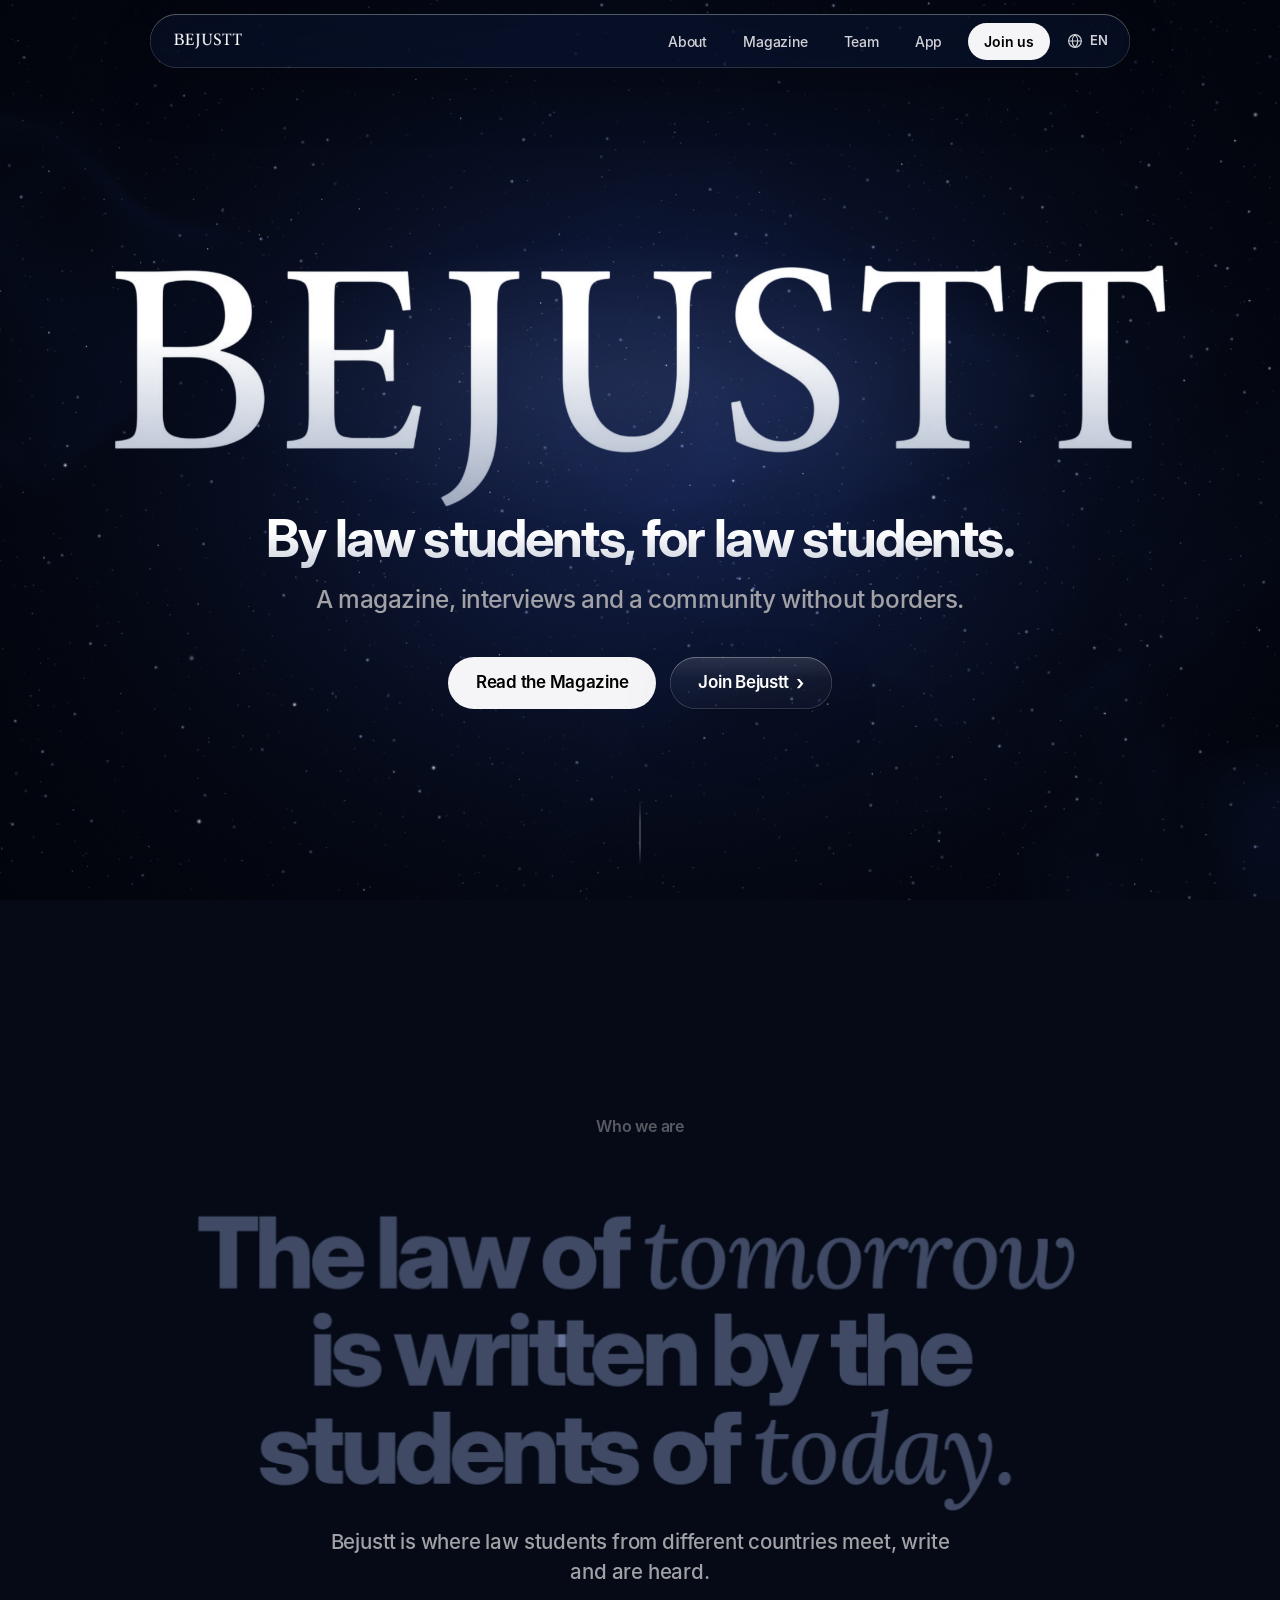
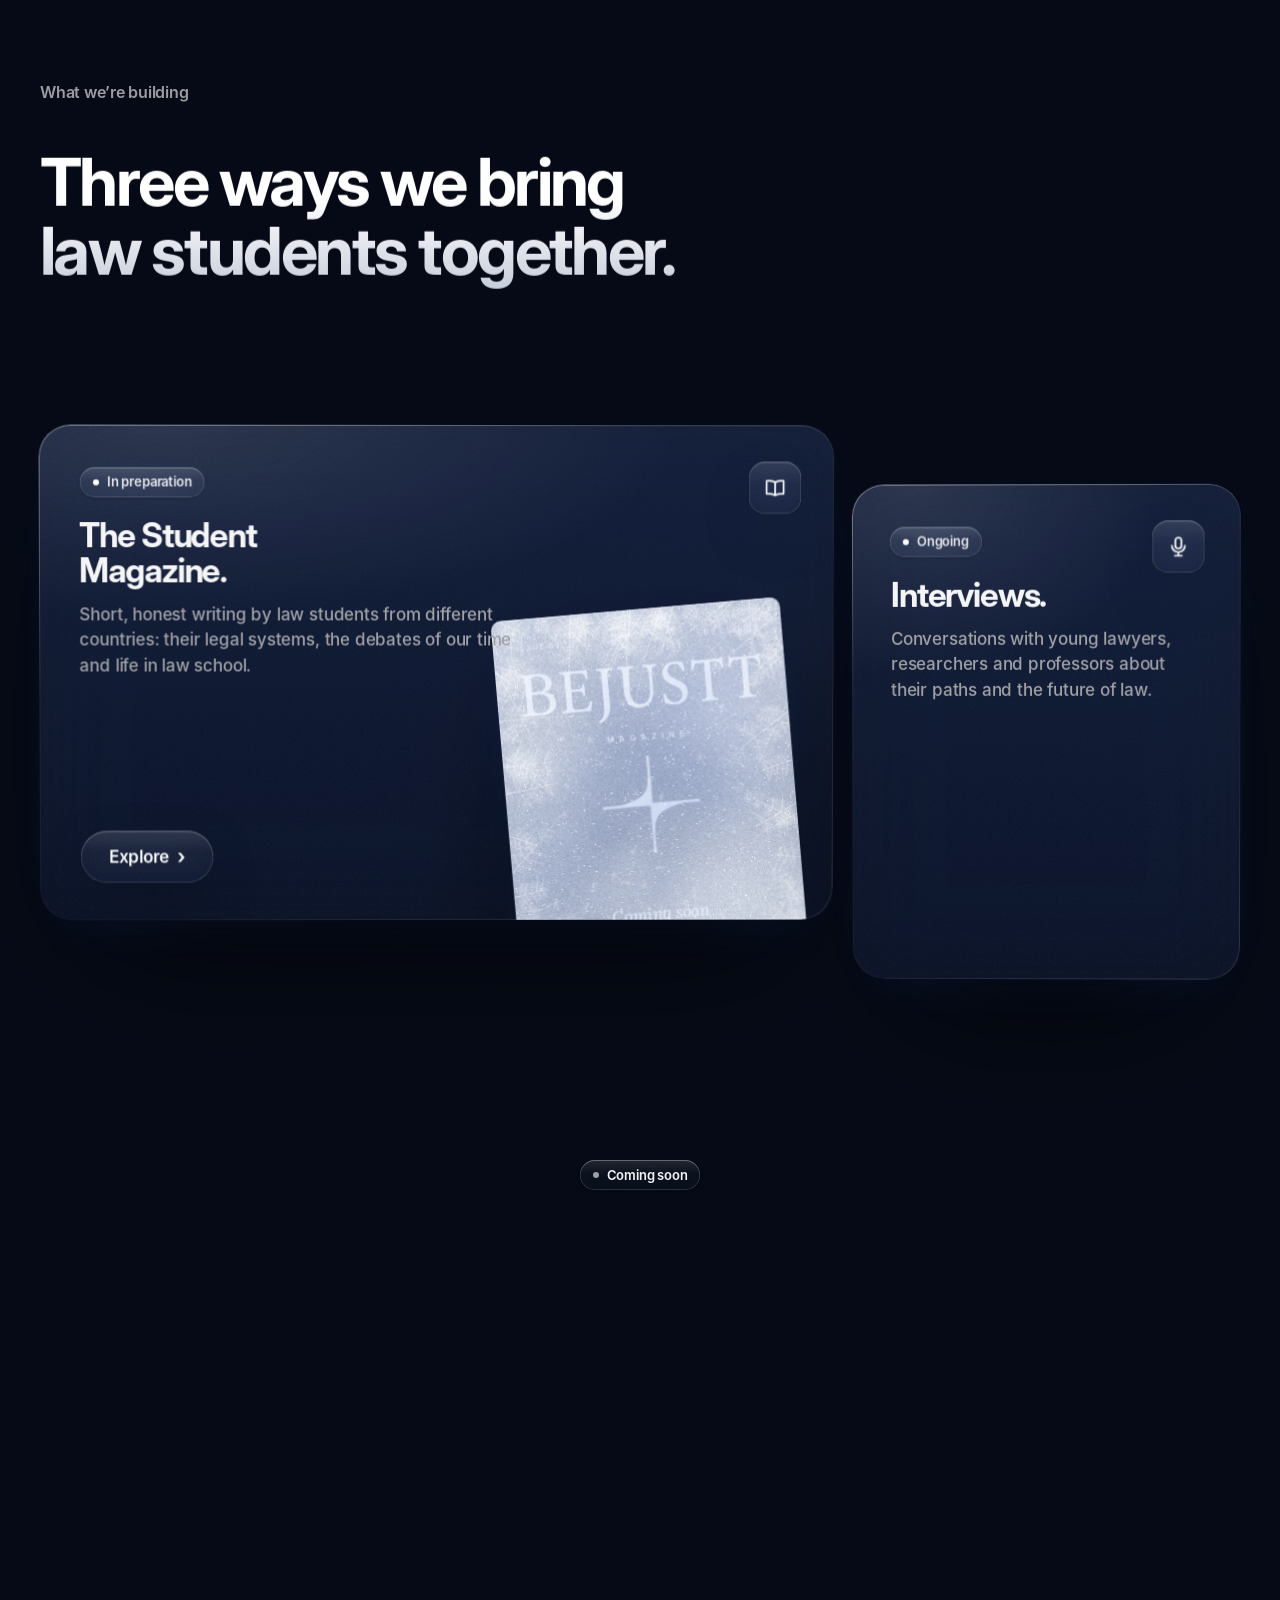
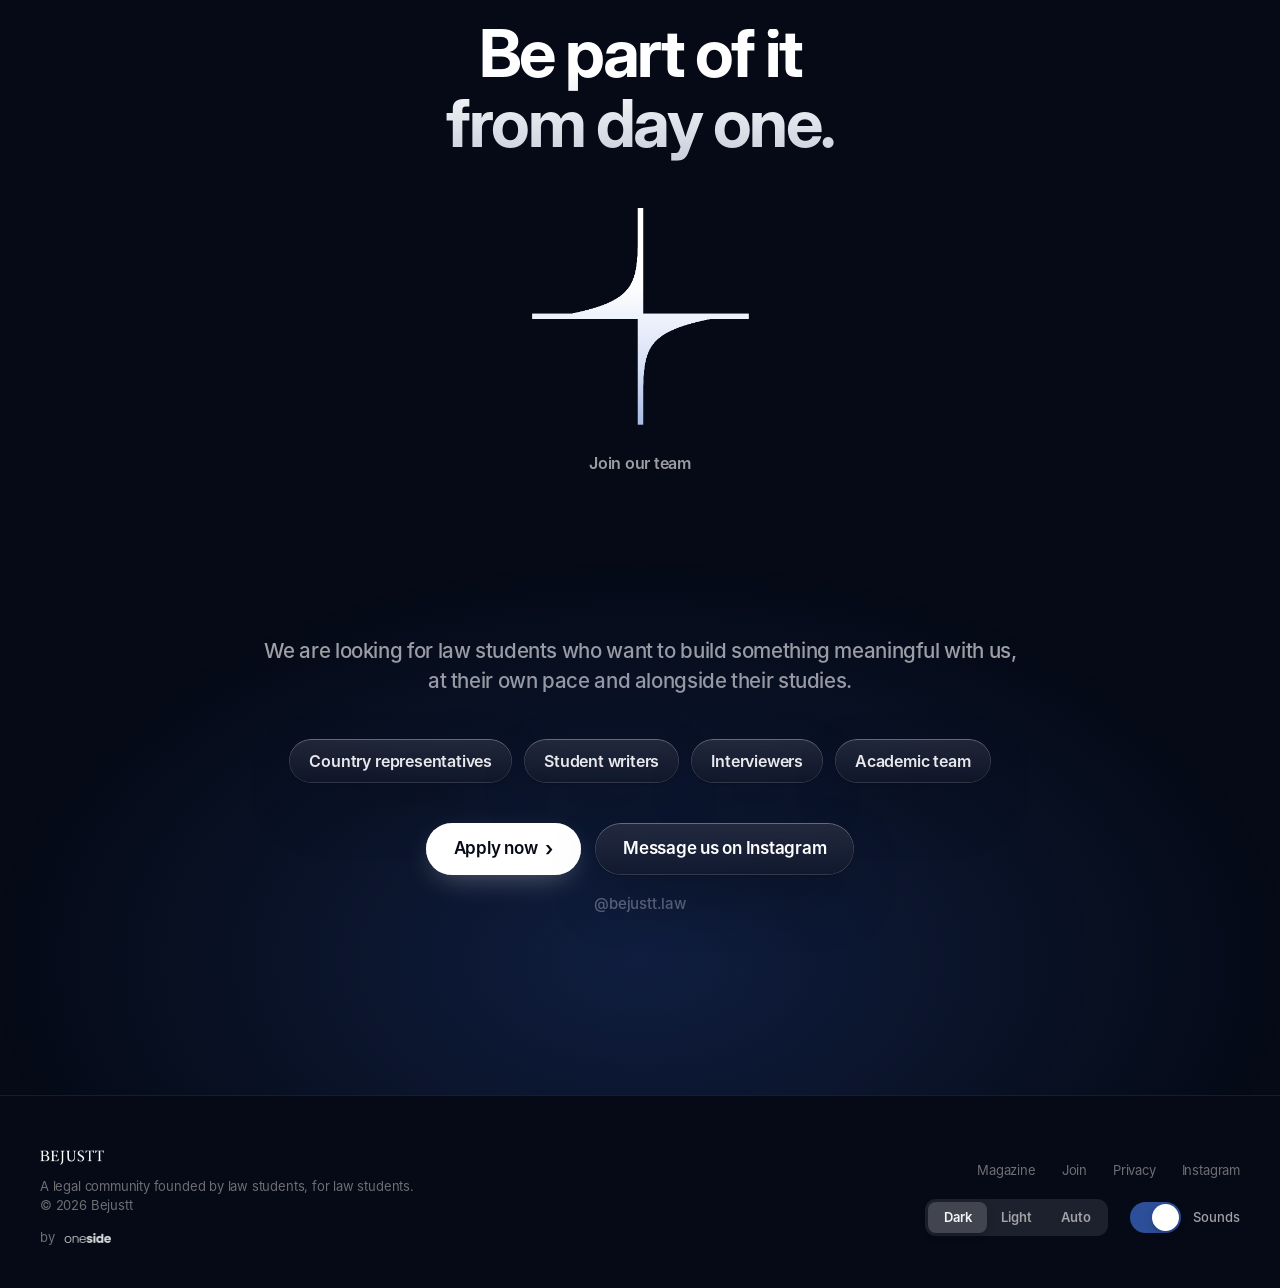
==== index.html @ 4cc32bb0 "Black hole: the oneside star bends and swirls space, grows an event horizon and accretion disk, and " ====
<!doctype html>
<html lang="en" data-theme="dark">
<head>
  <meta charset="utf-8">
  <meta name="viewport" content="width=device-width, initial-scale=1, viewport-fit=cover">
  <title>Bejustt — By law students, for law students</title>
  <meta name="description" content="Bejustt is a legal community founded by law students, for law students. A voice for those at the beginning of their journey in law.">
  <link rel="canonical" href="https://bejustt.org/">
  <link rel="alternate" hreflang="en" href="https://bejustt.org/?lang=en">
  <link rel="alternate" hreflang="tr" href="https://bejustt.org/?lang=tr">
  <link rel="alternate" hreflang="fr" href="https://bejustt.org/?lang=fr">
  <link rel="alternate" hreflang="it" href="https://bejustt.org/?lang=it">
  <link rel="alternate" hreflang="es" href="https://bejustt.org/?lang=es">
  <link rel="alternate" hreflang="de" href="https://bejustt.org/?lang=de">
  <link rel="alternate" hreflang="uk" href="https://bejustt.org/?lang=uk">
  <link rel="alternate" hreflang="ro" href="https://bejustt.org/?lang=ro">
  <link rel="alternate" hreflang="x-default" href="https://bejustt.org/">
  <meta name="theme-color" content="#050a16">
  <meta name="color-scheme" content="dark light">
  <meta property="og:type" content="website">
  <meta property="og:site_name" content="Bejustt">
  <meta property="og:title" content="Bejustt — By law students, for law students">
  <meta property="og:description" content="Bejustt is a legal community founded by law students, for law students. A voice for those at the beginning of their journey in law.">
  <meta property="og:url" content="https://bejustt.org/">
  <meta property="og:image" content="https://bejustt.org/assets/og.png">
  <meta property="og:image:width" content="1200">
  <meta property="og:image:height" content="630">
  <meta name="twitter:card" content="summary_large_image">
  <meta name="twitter:image" content="https://bejustt.org/assets/og.png">
  <link rel="icon" type="image/png" href="assets/favicon.png?v=25">
  <link rel="apple-touch-icon" href="assets/apple-touch-icon.png?v=25">
  <link rel="manifest" href="manifest.webmanifest">
  <meta name="apple-mobile-web-app-capable" content="yes">
  <meta name="apple-mobile-web-app-status-bar-style" content="black-translucent">
  <meta name="apple-mobile-web-app-title" content="Bejustt">
  <link rel="preload" href="assets/fonts/InterDisplay-ExtraBold.woff" as="font" type="font/woff" crossorigin>
  <link rel="preload" href="assets/fonts/Inter-Medium.woff" as="font" type="font/woff" crossorigin>
  <script>try{var t=localStorage.getItem("bj-theme")||"dark";if(t==="auto")t=matchMedia("(prefers-color-scheme: light)").matches?"light":"dark";document.documentElement.dataset.theme=t;}catch(e){}</script>
  <link rel="stylesheet" href="assets/style.css?v=25">
<script type="application/ld+json">{"@context":"https://schema.org","@type":"Organization","name":"Bejustt",
"url":"https://bejustt.org/","logo":"https://bejustt.org/assets/icon-512.png","description":"A legal community founded by law students, for law students.",
"sameAs":["https://instagram.com/bejustt.law"]}</script>
</head>
<body data-title="title.home" data-page="home">

<a class="skip" href="#main" data-i18n="a11y.skip">Skip to content</a>
<header class="nav">
  <a class="nav-logo" href="./" aria-label="Bejustt home"><img src="assets/logo-sm.png" alt="Bejustt" width="113" height="27"></a>
  <ul class="nav-links">
    <li><a href="#about" data-i18n="nav.about">About</a></li>
    <li><a href="magazine/" data-i18n="nav.mag">Magazine</a></li>
    <li><a href="join/" data-i18n="nav.team">Team</a></li>
    <li><a href="app/" data-i18n="nav.app">App</a></li>
    <li><a class="nav-cta" href="https://ig.me/m/bejustt.law" target="_blank" rel="noopener" data-i18n="nav.join">Join us</a></li>
  </ul>
  <button class="lang-btn"  aria-expanded="false" aria-label="Language"><svg width="16" height="16" viewBox="0 0 24 24" fill="none" stroke="currentColor" stroke-width="1.8" stroke-linecap="round" aria-hidden="true"><circle cx="12" cy="12" r="9.5"/><path d="M2.5 12h19M12 2.5c2.8 2.6 4.2 5.8 4.2 9.5s-1.4 6.9-4.2 9.5c-2.8-2.6-4.2-5.8-4.2-9.5S9.2 5.1 12 2.5z"/></svg><span class="lang-code">EN</span></button>
  <button class="nav-toggle" aria-label="Menu" aria-expanded="false"><span></span></button>
</header>

<main id="main">
  <!-- HERO -->
  <section class="hero center">
    <div class="wrap">
      <h1 class="sr-only">Bejustt</h1>
      <div class="logo-stage">
        <img class="hero-logo" src="assets/logo.png" alt="" width="1796" height="423">
        <span class="sheen" aria-hidden="true"></span>
      </div>
      <p class="h-mid grad hero-title enter e2" data-i18n="hero.h1">By law students, for law students.</p>
      <p class="sub enter e3" data-i18n="hero.sub">A magazine, interviews and a community without borders.</p>
      <div class="ctas enter e4">
        <a class="btn btn-white magnet" href="magazine/" data-i18n="hero.read">Read the Magazine</a>
        <a class="btn btn-glass magnet" href="join/"><span data-i18n="hero.join">Join Bejustt</span> <span class="arr">›</span></a>
      </div>
    </div>
    <a class="scroll-cue enter e5" href="#about" aria-label="Scroll"><span></span></a>
  </section>

  <!-- MANIFESTO: one sentence, lit word by word as you fall through it -->
  <section class="manifesto" id="about">
    <div class="m-sticky">
      <div class="wrap">
        <p class="eyebrow m-eye" data-i18n="about.e">Who we are</p>
        <p class="statement" data-i18n="about.text">The law of tomorrow is written by the students of today.</p>
        <p class="m-sub" data-i18n="about.sub">Bejustt is where law students from different countries meet, write and are heard.</p>
      </div>
    </div>
  </section>

  <!-- WHAT WE DO -->
  <section class="section" id="work" style="padding-top:40px">
    <div class="wrap">
      <p class="eyebrow reveal" data-i18n="work.e">What we’re building</p>
      <h2 class="h-big grad reveal d1 gap" data-depth="0.07" data-i18n="work.h">Three ways we bring<br>law students together.</h2>
      <div class="bento">
        <article class="tile t-wide spot reveal" data-tilt="4" data-depth="0.04">
          <span class="t-icon glass" aria-hidden="true"><svg viewBox="0 0 24 24"><path d="M12 6.5C10 5 7 4.5 3.5 5v13c3.5-.5 6.5 0 8.5 1.5 2-1.5 5-2 8.5-1.5V5c-3.5-.5-6.5 0-8.5 1.5zM12 6.5v13"/></svg></span>
          <span class="chip glass"><i></i><span data-i18n="mag.chip">In preparation</span></span>
          <h3 data-i18n="mag.h">The Student<br>Magazine.</h3>
          <p data-i18n="mag.p">Short, honest writing by law students from different countries: their legal systems, the debates of our time and life in law school.</p>
          <div class="poster poster-sm" aria-label="Bejustt Magazine, Issue 01, coming soon">
    <div class="p-sky" aria-hidden="true"></div>
    <div class="p-top"><span>Issue 01</span><span>by oneside</span></div>
    <div class="p-mast"><img src="assets/logo.png" alt="Bejustt"><span class="p-name">MAGAZINE</span></div>
    <div class="p-star" aria-hidden="true"></div><div class="p-soon">Coming soon</div>
    <div class="p-foot"><span>By law students, for law students</span><span>N° 01</span></div>
    <div class="p-glare" aria-hidden="true"></div>
  </div>
          <a class="btn btn-glass magnet t-btn" href="magazine/"><span data-i18n="mag.btn">Explore</span> <span class="arr">›</span></a>
        </article>
        <article class="tile t-narrow spot reveal d1" data-tilt="5" data-depth="0.06">
          <span class="t-icon glass" aria-hidden="true"><svg viewBox="0 0 24 24"><rect x="9" y="3" width="6" height="11" rx="3"/><path d="M5.5 11a6.5 6.5 0 0 0 13 0M12 17.5V21M8.5 21h7"/></svg></span>
          <span class="chip glass"><i></i><span data-i18n="int.chip">Ongoing</span></span>
          <h3 data-i18n="int.h">Interviews.</h3>
          <p data-i18n="int.p">Conversations with young lawyers, researchers and professors about their paths and the future of law.</p>
          <div class="art"><canvas class="voice-field" aria-hidden="true"></canvas><span class="vf-hint" aria-hidden="true"></span></div>
        </article>
      </div>
    </div>
  </section>

  <!-- BORDERS / EUROPE MAP -->
  <section class="section borders" id="borders">
    <div class="wrap center">
      <span class="chip glass muted reveal"><i></i><span data-i18n="talks.chip">Coming soon</span></span>
      <p class="eyebrow reveal d1" data-i18n="glb.e">Cross-Border Law Talks</p>
      <h2 class="h-big grad reveal d1 gap" data-depth="0.07" data-i18n="glb.h">One Europe.<br>Many legal systems.</h2>
      <p class="sub reveal d2" data-i18n="talks.p">Relaxed online conversations with law students across Europe, comparing legal systems and student life. Not one-off meetings, but lasting connections.</p>
    </div>
    <div class="map-stage reveal d2" data-depth="-0.04" aria-label="Map of Europe with its capitals">
      <canvas></canvas>
      <div class="map-tip" aria-hidden="true"></div>
    </div>
    <div class="globe-legend reveal d3">
      <span><i class="lg-cap"></i><span data-i18n="glb.l1">European capitals</span></span>
      <span><i class="lg-con"></i><span data-i18n="glb.l2">Where we’re in conversation</span></span>
    </div>
  </section>

  <!-- WHEEL -->
  <section class="section wheel-sec">
    <div class="wrap">
      <div>
        <p class="eyebrow reveal" data-i18n="wheel.e">Across borders</p>
        <h2 class="h-big grad reveal d1 gap" data-depth="0.07" data-i18n="wheel.h">One word.<br>Every language.</h2>
        <p class="sub reveal d2" data-i18n="wheel.p">Bejustt is not tied to a single country. We are in conversation with law students and ELSA communities across Europe, and we grow wherever students share a purpose in law.</p>
        <span class="sound-hint reveal d3">
          <svg width="16" height="16" viewBox="0 0 24 24" fill="none" stroke="currentColor" stroke-width="2" stroke-linecap="round" aria-hidden="true"><path d="M11 5 6 9H3v6h3l5 4z"/><path d="M15.5 8.5a5 5 0 0 1 0 7M18.5 5.5a9 9 0 0 1 0 13"/></svg>
          <span data-i18n="wheel.hint">Spin the wheel. Sound on.</span>
        </span>
      </div>
      <div class="wheel-card glass spot reveal d2" data-tilt="5" data-depth="0.05">
        <div class="wheel-lens" aria-hidden="true"></div>
        <div class="wheel jwheel" tabindex="0" role="listbox" aria-label="The word justice in European languages">
          <ul>
            <li role="option"><span class="w">Rechtvaardigheid</span><span class="l">Nederlands</span></li>
            <li role="option"><span class="w">Sprawiedliwość</span><span class="l">Polski</span></li>
            <li role="option"><span class="w">Dreptate</span><span class="l">Română</span></li>
            <li role="option"><span class="w">Справедливість</span><span class="l">Українська</span></li>
            <li role="option"><span class="w">Adalet</span><span class="l">Türkçe</span></li>
            <li role="option" data-start><span class="w">Justice</span><span class="l">English · Français</span></li>
            <li role="option"><span class="w">Giustizia</span><span class="l">Italiano</span></li>
            <li role="option"><span class="w">Justicia</span><span class="l">Español</span></li>
            <li role="option"><span class="w">Gerechtigkeit</span><span class="l">Deutsch</span></li>
            <li role="option"><span class="w">Justiça</span><span class="l">Português</span></li>
            <li role="option"><span class="w">Δικαιοσύνη</span><span class="l">Ελληνικά</span></li>
            <li role="option"><span class="w">Rättvisa</span><span class="l">Svenska</span></li>
            <li role="option"><span class="w">Spravedlnost</span><span class="l">Čeština</span></li>
          </ul>
        </div>
      </div>
    </div>
  </section>

  <!-- JOIN -->
  <section class="section join center" id="join">
    <div class="os-hero"><span class="os-rays"></span><i class="os-big"></i></div>
    <div class="wrap">
      <p class="eyebrow reveal" data-i18n="join.e">Join our team</p>
      <h2 class="h-big grad reveal d1 gap" data-depth="0.07" data-i18n="join.h">Be part of it<br>from day one.</h2>
      <p class="sub reveal d2" data-i18n="join.p">We are looking for law students who want to build something meaningful with us, at their own pace and alongside their studies.</p>
      <div class="roles reveal d3">
        <span class="glass" data-i18n="role.1">Country representatives</span>
        <span class="glass" data-i18n="role.2">Student writers</span>
        <span class="glass" data-i18n="role.3">Interviewers</span>
        <span class="glass" data-i18n="role.4">Academic team</span>
      </div>
      <div class="ctas reveal d4">
        <a class="btn btn-accent magnet" href="join/#apply"><span data-i18n="join.apply">Apply now</span> <span class="arr">›</span></a>
        <a class="btn btn-glass magnet" href="https://instagram.com/bejustt.law" target="_blank" rel="noopener" data-i18n="join.btn">Message us on Instagram</a>
      </div>
      <span class="handle reveal d4">@bejustt.law</span>
    </div>
  </section>
</main>

<footer class="footer">
  <div class="wrap">
    <div class="f-brand">
      <img src="assets/logo-sm.png" alt="Bejustt" width="113" height="27">
      <div data-i18n="foot.tag">A legal community founded by law students, for law students.</div>
      <div>© <span data-year></span> Bejustt</div>
      <div class="by-oneside"><span data-i18n="foot.by">by</span> <img class="os-word" src="assets/os-word.png" alt="oneside" width="191" height="80"></div>
    </div>
    <div class="f-side">
      <nav aria-label="Footer">
        <a href="magazine/" data-i18n="foot.mag">Magazine</a>
        <a href="join/" data-i18n="foot.join">Join</a>
        <a href="privacy/" data-i18n="foot.privacy">Privacy</a>
        <a href="https://instagram.com/bejustt.law" target="_blank" rel="noopener">Instagram</a>
      </nav>
      <div class="f-controls">
        <div class="seg" role="radiogroup" aria-label="Appearance">
          <span class="seg-thumb" aria-hidden="true"></span>
          <button role="radio" data-theme-set="dark" data-i18n="th.dark">Dark</button>
          <button role="radio" data-theme-set="light" data-i18n="th.light">Light</button>
          <button role="radio" data-theme-set="auto" data-i18n="th.auto">Auto</button>
        </div>
        <button class="switch" role="switch" aria-checked="true"><span class="tr"></span><span data-i18n="foot.sounds">Sounds</span></button>
      </div>
    </div>
  </div>
</footer>

<div class="join-dock" role="complementary" aria-label="Join our team">
  <a href="https://ig.me/m/bejustt.law" target="_blank" rel="noopener">
    <span class="jd-ig" aria-hidden="true"><svg viewBox="0 0 24 24" fill="none" stroke="currentColor" stroke-width="1.8"><rect x="3" y="3" width="18" height="18" rx="5.2"/><circle cx="12" cy="12" r="4.2"/><circle cx="17.4" cy="6.6" r="1.1" fill="currentColor" stroke="none"/></svg></span>
    <span class="jd-t"><b data-i18n="dock.t">Want to join our team?</b><small data-i18n="dock.s">Message us on Instagram</small></span>
    <span class="jd-go" aria-hidden="true">›</span>
  </a>
  <button class="jd-x" type="button" aria-label="Close">×</button>
</div>

<div class="lang-scrim" aria-hidden="true"></div>
<div class="lang-sheet" role="dialog" aria-modal="true" aria-labelledby="lang-title">
  <div class="grabber" aria-hidden="true"></div>
  <div class="lang-head">
    <p class="lang-title" id="lang-title" data-i18n="lang.title">Language</p>
    <button class="lang-done" data-i18n="lang.done">Done</button>
  </div>
  <div class="lwheel-wrap">
    <div class="wheel-lens" aria-hidden="true"></div>
    <div class="wheel lwheel" tabindex="0" role="listbox" aria-labelledby="lang-title"><ul></ul></div>
  </div>
</div>

<script src="assets/depth.js?v=25"></script>
<script src="assets/i18n.js?v=25"></script>
<script src="assets/site.js?v=25"></script>
<script src="assets/map-data.js?v=25"></script>
<script src="assets/europe-map.js?v=25"></script>
<script src="assets/frost.js?v=25"></script>
</body>
</html>
---- assets/style.css ----
/* Bejustt — Apple-grade design system
   Black canvas, red light, liquid glass, bold type. */
/* Embedded fonts (no external requests) */
@font-face { font-family: "Inter"; src: url("fonts/Inter-Regular.woff") format("woff"); font-weight: 400; font-display: swap; }
@font-face { font-family: "Inter"; src: url("fonts/Inter-Medium.woff") format("woff"); font-weight: 500; font-display: swap; }
@font-face { font-family: "Inter"; src: url("fonts/Inter-SemiBold.woff") format("woff"); font-weight: 600; font-display: swap; }
@font-face { font-family: "Inter Display"; src: url("fonts/InterDisplay-Bold.woff") format("woff"); font-weight: 700; font-display: swap; }
@font-face { font-family: "Inter Display"; src: url("fonts/InterDisplay-ExtraBold.woff") format("woff"); font-weight: 800; font-display: swap; }
@font-face { font-family: "Lora"; src: url("fonts/Lora-Italic.woff") format("woff"); font-style: italic; font-weight: 400 700; font-display: swap; }

:root {
  --bg: #050a16;
  --ink: #f5f5f7;
  --ink-2: #a1a1a6;
  --ink-3: #6e6e73;
  --line: rgba(255, 255, 255, 0.08);
  --red: #3b7dff;
  --red-2: #8ab8ff;
  --red-deep: #0f2a5c;
  --lg: linear-gradient(180deg, rgba(255, 255, 255, 0.13), rgba(255, 255, 255, 0.04) 42%, rgba(255, 255, 255, 0.02));
  --lgk: inset 0 0 0 0.5px rgba(255, 255, 255, 0.22), inset 0 1px 0 rgba(255, 255, 255, 0.22), inset 0 -1px 0 rgba(255, 255, 255, 0.04), 0 1px 2px rgba(0, 0, 0, 0.25), 0 24px 60px -18px rgba(0, 0, 0, 0.6);
  --blur: saturate(115%) blur(24px);
  --sans: "Inter", -apple-system, BlinkMacSystemFont, "SF Pro Display", "Helvetica Neue", Arial, sans-serif;
  --serif: "Lora", Georgia, serif;
  --display: "Inter Display", "Inter", -apple-system, BlinkMacSystemFont, "SF Pro Display", sans-serif;
  --ease: cubic-bezier(0.22, 0.7, 0.18, 1);
  --spring: cubic-bezier(0.34, 1.4, 0.5, 1);
  --wrap: 1200px;
}

*, *::before, *::after { box-sizing: border-box; }
html { -webkit-text-size-adjust: 100%; }
body {
  margin: 0; background: var(--bg); color: var(--ink);
  font-family: var(--sans); font-size: 17px; line-height: 1.5; letter-spacing: -0.011em;
  -webkit-font-smoothing: antialiased; -moz-osx-font-smoothing: grayscale;
  -webkit-tap-highlight-color: transparent; overflow-x: hidden;
}
img, svg { display: block; max-width: 100%; }
a { color: inherit; text-decoration: none; }
button { font: inherit; color: inherit; }
::selection { background: var(--red); color: #fff; }
.wrap { width: min(var(--wrap), 100% - 44px); margin-inline: auto; }

/* ---------- Type ---------- */
.eyebrow { font-size: 15px; font-weight: 600; letter-spacing: -0.01em; color: var(--red-2); margin: 0; }
.h-big { font-family: var(--display); text-wrap: balance; font-weight: 700; letter-spacing: -0.04em; line-height: 1.02; margin: 0; font-size: clamp(44px, 7vw, 104px); }
.h-mid { font-family: var(--display); text-wrap: balance; font-weight: 700; letter-spacing: -0.035em; line-height: 1.05; margin: 0; font-size: clamp(34px, 4.6vw, 64px); }
.grad { background: linear-gradient(180deg, #fff 30%, #8e8e93 110%); -webkit-background-clip: text; background-clip: text; color: transparent; }
.grad-red { background: linear-gradient(100deg, #d6e6ff, #8ab8ff 45%, #4a82f0); -webkit-background-clip: text; background-clip: text; color: transparent; }
.sub { text-wrap: pretty; font-size: clamp(19px, 1.9vw, 25px); line-height: 1.38; color: var(--ink-2); font-weight: 500; letter-spacing: -0.018em; margin: 22px 0 0; max-width: 760px; }
.sub b { color: var(--ink); font-weight: 600; }
.center { text-align: center; } .center .sub { margin-inline: auto; }

/* ---------- Glass ---------- */
.glass { background: var(--lg); box-shadow: var(--lgk); -webkit-backdrop-filter: var(--blur); backdrop-filter: var(--blur); }

/* ---------- Buttons ---------- */
.btn {
  position: relative; display: inline-flex; align-items: center; justify-content: center; gap: 8px;
  height: 52px; padding: 0 28px; border-radius: 999px; border: 0; cursor: pointer;
  font-size: 17px; font-weight: 600; letter-spacing: -0.015em; white-space: nowrap;
  transition: transform 0.35s var(--spring), background 0.3s var(--ease), box-shadow 0.3s var(--ease);
}
.btn:active { transform: scale(0.95); }
.btn-white { background: #f5f5f7; color: #000; }
.btn-white:hover { background: #fff; }
.btn-glass { background: var(--lg); box-shadow: var(--lgk); -webkit-backdrop-filter: var(--blur); backdrop-filter: var(--blur); color: #fff; }
.btn-glass:hover { background: linear-gradient(180deg, rgba(255,255,255,.18), rgba(255,255,255,.06)); }
.btn-accent {
  color: #fff;
  background: linear-gradient(180deg, #6fa8ff, #3b7dff 55%, #2558d6);
  box-shadow: inset 0 1px 0 rgba(255, 255, 255, 0.35), inset 0 -1px 0 rgba(0, 0, 0, 0.25), 0 10px 30px -8px rgba(56, 120, 255, 0.65), 0 0 0 0.5px rgba(255, 255, 255, 0.15);
}
.btn-accent::before { content: ""; position: absolute; inset: 1px 1px 50% 1px; border-radius: 999px 999px 40% 40%; background: linear-gradient(180deg, rgba(255,255,255,.28), transparent); pointer-events: none; }
.btn-accent:hover { box-shadow: inset 0 1px 0 rgba(255,255,255,.4), inset 0 -1px 0 rgba(0,0,0,.25), 0 14px 40px -8px rgba(56,120,255,.85), 0 0 0 .5px rgba(255,255,255,.2); }
.btn .arr { font-size: 20px; transition: transform 0.3s var(--ease); }
.btn:hover .arr { transform: translateX(3px); }
.ctas { display: flex; gap: 14px; flex-wrap: wrap; margin-top: 40px; }
.center .ctas { justify-content: center; }

/* ---------- Navigation: floating glass capsule ---------- */
.nav {
  position: fixed; z-index: 100; top: 14px; left: 50%; transform: translateX(-50%);
  width: min(980px, calc(100% - 24px)); height: 54px; border-radius: 999px;
  display: flex; align-items: center; justify-content: space-between; padding: 0 8px 0 24px;
  background: rgba(14, 26, 52, 0.5); box-shadow: var(--lgk);
  -webkit-backdrop-filter: var(--blur); backdrop-filter: var(--blur);
  transition: background 0.4s var(--ease);
}
.nav.scrolled { background: rgba(12, 22, 44, 0.76); }
.nav-logo img { height: 16px; width: auto; }
.nav-links { display: flex; align-items: center; gap: 4px; list-style: none; margin: 0; padding: 0; }
.nav-links a { display: block; padding: 8px 16px; border-radius: 999px; font-size: 14px; font-weight: 500; color: #d2d2d7; transition: color .25s, background .25s; }
.nav-links a:hover { color: #fff; background: rgba(255, 255, 255, 0.07); }
.nav-links a[aria-current="page"] { color: #fff; background: rgba(255, 255, 255, 0.1); box-shadow: inset 0 0 0 .5px rgba(255,255,255,.18); }
.nav-links .nav-cta { background: #f5f5f7; color: #000; margin-left: 6px; font-weight: 600; }
.nav-links .nav-cta:hover { background: #fff; color: #000; }
.nav-toggle { display: none; }

@media (max-width: 760px) {
  .nav { padding: 0 6px 0 20px; }
  .nav-toggle { display: grid; place-items: center; width: 42px; height: 42px; border-radius: 50%; background: none; border: 0; cursor: pointer; }
  .nav-toggle span, .nav-toggle span::before { display: block; width: 18px; height: 1.5px; border-radius: 2px; background: #fff; position: relative; transition: transform .45s var(--spring); }
  .nav-toggle span { transform: translateY(-3.5px); }
  .nav-toggle span::before { content: ""; position: absolute; top: 7px; }
  .nav.open .nav-toggle span { transform: rotate(45deg); }
  .nav.open .nav-toggle span::before { transform: translateY(-7px) rotate(-90deg); }
  .nav-links {
    position: fixed; top: 64px; left: 0; right: 0; flex-direction: column; align-items: stretch; gap: 2px; padding: 10px;
    border-radius: 28px; background: rgba(12, 22, 44, 0.92); box-shadow: var(--lgk);
    -webkit-backdrop-filter: var(--blur); backdrop-filter: var(--blur);
    opacity: 0; transform: translateY(-10px) scale(0.97); transform-origin: top center; pointer-events: none;
    transition: opacity .3s var(--ease), transform .45s var(--spring);
  }
  .nav.open .nav-links { opacity: 1; transform: none; pointer-events: auto; }
  .nav-links a { padding: 15px 18px; font-size: 19px; border-radius: 18px; }
  .nav-links .nav-cta { margin: 6px 0 0; text-align: center; }
}

/* ---------- Hero ---------- */
.hero { position: relative; min-height: 100svh; display: grid; place-items: center; text-align: center; overflow: hidden; isolation: isolate; padding: 120px 0 80px; }
.floor {
  position: absolute; z-index: -2; left: 50%; bottom: -30vh; width: 160vw; height: 80vh; transform: translateX(-50%);
  background: radial-gradient(50% 50% at 50% 50%, rgba(56, 120, 255, 0.42), rgba(20, 52, 120, 0.18) 45%, transparent 72%);
  filter: blur(20px); animation: breathe 9s ease-in-out infinite alternate;
}
@keyframes breathe { to { opacity: 0.75; transform: translateX(-50%) scale(1.06); } }
.colonnade {
  position: absolute; z-index: -1; inset: 16% 0 0 0; display: flex; justify-content: center; gap: 4.2vw;
  -webkit-mask: linear-gradient(180deg, transparent, #000 30%, #000 72%, transparent);
  mask: linear-gradient(180deg, transparent, #000 30%, #000 72%, transparent);
  opacity: 0.6; pointer-events: none;
}
.colonnade i {
  width: 5.2vw; max-width: 74px; height: 100%; border-radius: 2px;
  background:
    repeating-linear-gradient(90deg, rgba(255,255,255,0) 0 8%, rgba(255,255,255,.05) 8% 9%, rgba(255,255,255,0) 9% 16.6%),
    linear-gradient(90deg, rgba(255,255,255,.015), rgba(255,255,255,.07) 28%, rgba(255,255,255,.02) 62%, rgba(255,255,255,.045) 90%, rgba(255,255,255,.01));
}
.colonnade i:nth-child(1), .colonnade i:nth-child(8) { opacity: .35; }
.colonnade i:nth-child(2), .colonnade i:nth-child(7) { opacity: .6; }
.hero-pill { display: inline-flex; align-items: center; gap: 10px; height: 36px; padding: 0 16px 0 12px; border-radius: 999px; font-size: 14px; font-weight: 500; color: #e8e8ed; }
.hero-pill .dot { width: 8px; height: 8px; border-radius: 50%; background: var(--red-2); box-shadow: 0 0 0 0 rgba(138, 184, 255, .7); animation: pulse 2.4s ease-out infinite; }
@keyframes pulse { 70%, 100% { box-shadow: 0 0 0 10px rgba(138, 184, 255, 0); } }
.hero-logo { width: min(1060px, 90vw); margin: 34px auto 0; filter: drop-shadow(0 20px 60px rgba(0,0,0,.6)); }
.hero h1 { margin-top: 34px; font-size: clamp(30px, 4.4vw, 60px); }
.hero .sub { margin-top: 16px; }

/* ---------- Sections ---------- */
.section { position: relative; padding: clamp(110px, 14vw, 180px) 0; }

/* Manifesto */
.manifesto .statement { font-family: var(--display); font-weight: 700; letter-spacing: -0.035em; line-height: 1.12; font-size: clamp(34px, 5vw, 68px); margin: 22px 0 0; max-width: 1100px; }
.manifesto .statement span { color: rgba(255,255,255,.14); transition: color .5s var(--ease); }
.manifesto .statement span.lit { color: var(--ink); }
.manifesto .statement span.lit.r { color: var(--red-2); }

/* Bento */
.bento { display: grid; grid-template-columns: repeat(6, 1fr); gap: 18px; margin-top: 64px; }
.tile {
  position: relative; overflow: hidden; border-radius: 30px; padding: 40px;
  background: linear-gradient(180deg, #0d1830, #08111f); box-shadow: inset 0 0 0 .5px rgba(255,255,255,.1), inset 0 1px 0 rgba(255,255,255,.06);
  min-height: 480px; display: flex; flex-direction: column;
  transition: transform .6s var(--ease);
}
.tile:hover { transform: scale(1.012); }
.t-wide { grid-column: span 4; } .t-narrow { grid-column: span 2; } .t-full { grid-column: span 6; min-height: 0; }
.tile .chip { align-self: flex-start; display: inline-flex; align-items: center; gap: 8px; height: 30px; padding: 0 13px; border-radius: 999px; font-size: 13px; font-weight: 600; color: #e8e8ed; }
.tile .chip i { width: 6px; height: 6px; border-radius: 50%; background: var(--red-2); }
.tile .chip.muted i { background: #8e8e93; }
.tile h3 { font-family: var(--display); font-size: clamp(30px, 3vw, 44px); font-weight: 700; letter-spacing: -0.035em; line-height: 1.04; margin: 22px 0 0; }
.tile p { color: var(--ink-2); font-size: 17px; font-weight: 500; margin: 14px 0 0; max-width: 440px; position: relative; z-index: 1; }
.tile .art { margin-top: auto; padding-top: 34px; position: relative; }
.t-full { display: grid; grid-template-columns: 1fr auto; gap: 40px; align-items: center; }

/* Magazine mini cover */
.mini-cover {
  position: absolute; right: 4%; bottom: -60px; width: 40%; max-width: 300px; aspect-ratio: 3 / 4; border-radius: 10px; padding: 7%;
  background: radial-gradient(90% 60% at 80% 10%, rgba(56,120,255,.55), transparent 70%), linear-gradient(180deg, #102040, #040912);
  box-shadow: inset 0 0 0 .5px rgba(255,255,255,.18), 0 40px 80px -20px rgba(0,0,0,.9), -20px 30px 80px -30px rgba(56,120,255,.45);
  transform: rotate(-6deg) translateY(10px); transition: transform .9s var(--spring);
}
.tile:hover .mini-cover { transform: rotate(-3deg) translateY(-6px); }
.mini-cover .mc-top { display: flex; justify-content: space-between; font-size: 9px; font-weight: 600; letter-spacing: .16em; text-transform: uppercase; color: #8e8e93; }
.mini-cover img { margin-top: 14%; width: 100%; }
.mini-cover em { display: block; margin-top: 8%; font-family: var(--serif); font-size: clamp(13px, 1.4vw, 18px); color: #c7c7cc; }
.mini-cover .mc-rule { position: absolute; left: 7%; right: 7%; bottom: 9%; border-top: .5px solid rgba(255,255,255,.2); padding-top: 8px; font-size: 9px; letter-spacing: .16em; text-transform: uppercase; color: #8e8e93; }

/* Interview waveform */
.wave { display: flex; align-items: center; gap: 5px; height: 110px; }
.wave i { flex: 1; max-width: 7px; border-radius: 9px; background: linear-gradient(180deg, #b9d4ff, #5b95ff); height: 18%; animation: wv 1.4s ease-in-out infinite; }
@keyframes wv { 50% { height: var(--h, 70%); } }

/* Talks globe */
.globe { width: 190px; height: 190px; border-radius: 50%; position: relative; flex: none;
  background: radial-gradient(circle at 35% 30%, rgba(255,255,255,.12), transparent 50%), radial-gradient(circle, #0e1a30 60%, #040912);
  box-shadow: inset 0 0 0 .5px rgba(255,255,255,.15), 0 0 80px rgba(56,120,255,.18); overflow: hidden; }
.globe::before { content: ""; position: absolute; inset: 0; border-radius: 50%; background: repeating-linear-gradient(0deg, transparent 0 22px, rgba(255,255,255,.08) 22px 23px); }
.globe::after { content: ""; position: absolute; top: 0; bottom: 0; left: -100%; right: 0; background: repeating-linear-gradient(90deg, transparent 0 30px, rgba(255,255,255,.07) 30px 31px); animation: spin 12s linear infinite; }
@keyframes spin { to { transform: translateX(31px); } }
.globe b { position: absolute; z-index: 2; width: 8px; height: 8px; border-radius: 50%; background: var(--red-2); box-shadow: 0 0 12px var(--red-2); animation: pulse 2.6s ease-out infinite; }

/* ---------- Wheel (iOS picker) ---------- */
.wheel-sec .wrap { display: grid; grid-template-columns: 1fr 1fr; gap: 70px; align-items: center; }
.wheel-card { position: relative; border-radius: 36px; padding: 0 18px; height: 440px; overflow: hidden; }
.wheel {
  position: relative; height: 100%; overflow-y: scroll; scroll-snap-type: y mandatory; scrollbar-width: none;
  -webkit-mask: linear-gradient(180deg, transparent, #000 30%, #000 70%, transparent);
  mask: linear-gradient(180deg, transparent, #000 30%, #000 70%, transparent);
  perspective: 800px; overscroll-behavior: contain; cursor: grab; outline: none;
}
.wheel::-webkit-scrollbar { display: none; }
.wheel ul { list-style: none; margin: 0; padding: 184px 0; }
.wheel li { height: 72px; display: flex; flex-direction: column; align-items: center; justify-content: center; scroll-snap-align: center; user-select: none; -webkit-user-select: none; cursor: pointer; }
.wheel li .w { font-family: var(--display); font-size: 40px; font-weight: 700; letter-spacing: -0.035em; line-height: 1.05; white-space: nowrap; will-change: transform, opacity; color: #d1d1d6; }
.wheel li .l { font-size: 11px; font-weight: 600; letter-spacing: .12em; text-transform: uppercase; color: var(--red-2); height: 0; opacity: 0; transition: opacity .3s; }
.wheel li.on .l { opacity: 1; height: 14px; margin-top: 4px; }
.wheel li.on .w { color: #fff; }
.wheel-lens { position: absolute; left: 14px; right: 14px; top: 50%; height: 86px; transform: translateY(-50%); border-radius: 22px; pointer-events: none; background: rgba(255,255,255,.07); box-shadow: inset 0 0 0 .5px rgba(255,255,255,.18), inset 0 1px 0 rgba(255,255,255,.12); }
.sound-hint { display: inline-flex; align-items: center; gap: 8px; margin-top: 26px; font-size: 14px; color: var(--ink-3); font-weight: 500; }

/* ---------- Join ---------- */
.join { overflow: hidden; }
.join::before { content: ""; position: absolute; left: 50%; bottom: -25%; width: 1300px; height: 800px; transform: translateX(-50%); background: radial-gradient(closest-side, rgba(56,120,255,.32), transparent); pointer-events: none; }
.roles { display: flex; flex-wrap: wrap; gap: 12px; justify-content: center; margin-top: 44px; }
.roles span { height: 44px; padding: 0 20px; display: inline-flex; align-items: center; border-radius: 999px; font-size: 16px; font-weight: 600; color: #e8e8ed; }
.handle { display: block; margin-top: 18px; color: var(--ink-3); font-size: 15px; font-weight: 500; }

/* ---------- Inner page head ---------- */
.page-head { position: relative; padding: 180px 0 40px; text-align: center; overflow: hidden; }
.page-head::before { content: ""; position: absolute; left: 50%; top: -10%; width: 1200px; height: 700px; transform: translateX(-50%); background: radial-gradient(closest-side, rgba(56,120,255,.3), transparent); filter: blur(10px); pointer-events: none; }

/* Magazine */
.cover-stage { position: relative; display: grid; place-items: center; padding: 50px 0 10px; perspective: 1600px; }
.cover {
  position: relative; width: min(420px, 80vw); aspect-ratio: 3 / 4; border-radius: 12px; padding: 8%; display: flex; flex-direction: column; overflow: hidden;
  background: radial-gradient(90% 55% at 78% 8%, rgba(56,120,255,.6), transparent 70%), radial-gradient(70% 40% at 10% 100%, rgba(20,52,120,.5), transparent 70%), linear-gradient(180deg, #102040, #040912);
  box-shadow: inset 0 0 0 .5px rgba(255,255,255,.2), inset 0 1px 0 rgba(255,255,255,.12), 0 60px 120px -30px rgba(0,0,0,.95), 0 40px 100px -40px rgba(56,120,255,.6);
  transform: rotateY(-14deg) rotateX(6deg); transition: transform 1.2s var(--spring);
}
.cover:hover { transform: rotateY(0) rotateX(0) scale(1.02); }
.cover::after { content: ""; position: absolute; inset: 0; background: linear-gradient(115deg, rgba(255,255,255,.14), transparent 35%); pointer-events: none; }
.cover .c-top { display: flex; justify-content: space-between; font-size: 10px; font-weight: 600; letter-spacing: .2em; text-transform: uppercase; color: #a1a1a6; }
.cover img.c-logo { margin-top: 14%; width: 100%; }
.cover .c-sub { font-family: var(--serif); font-style: italic; font-size: clamp(18px, 2.2vw, 26px); color: #e5e5ea; margin-top: 6%; }
.cover .c-scales { position: absolute; left: 50%; bottom: 15%; width: 56%; transform: translateX(-50%); opacity: .6; }
.cover .c-bottom { margin-top: auto; position: relative; display: flex; justify-content: space-between; font-size: 10px; font-weight: 600; letter-spacing: .2em; text-transform: uppercase; color: #a1a1a6; border-top: .5px solid rgba(255,255,255,.18); padding-top: 12px; }

.group { border-radius: 26px; overflow: hidden; margin: 48px auto 0; max-width: 820px; text-align: left; }
.group .row { display: grid; grid-template-columns: 48px 1fr auto; align-items: center; gap: 16px; padding: 22px 26px; }
.group .row + .row { border-top: .5px solid rgba(255,255,255,.1); }
.group .ico { width: 44px; height: 44px; border-radius: 12px; display: grid; place-items: center; background: linear-gradient(180deg, #6fa8ff, #2558d6); box-shadow: inset 0 1px 0 rgba(255,255,255,.3); }
.group strong { display: block; font-size: 19px; font-weight: 600; letter-spacing: -0.02em; }
.group span { color: var(--ink-2); font-size: 15px; font-weight: 500; }
.group .soon { font-size: 13px; color: var(--ink-3); font-weight: 600; }

.steps { display: grid; grid-template-columns: repeat(3, 1fr); gap: 18px; margin-top: 60px; text-align: left; }
.step { border-radius: 30px; padding: 36px; min-height: 280px; display: flex; flex-direction: column; }
.step .n { font-family: var(--display); font-size: 72px; font-weight: 700; letter-spacing: -0.05em; line-height: 1; }
.step h3 { font-family: var(--display); margin: auto 0 0; padding-top: 30px; font-size: 26px; font-weight: 700; letter-spacing: -0.03em; }
.step p { margin: 8px 0 0; color: var(--ink-2); font-size: 16px; font-weight: 500; }

/* ---------- Footer ---------- */
.footer { border-top: .5px solid var(--line); padding: 54px 0 40px; color: var(--ink-3); font-size: 13px; }
.footer .wrap { display: flex; justify-content: space-between; align-items: center; gap: 28px; flex-wrap: wrap; }
.footer img { height: 15px; width: auto; margin-bottom: 12px; }
.footer nav { display: flex; gap: 26px; align-items: center; flex-wrap: wrap; }
.footer a:hover { color: var(--ink); }

/* iOS switch */
.switch { display: inline-flex; align-items: center; gap: 12px; cursor: pointer; color: var(--ink-2); font-weight: 500; font-size: 13px; background: none; border: 0; padding: 0; }
.switch .tr { position: relative; width: 51px; height: 31px; border-radius: 999px; background: rgba(120,120,128,.32); transition: background .3s var(--ease); }
.switch .tr::after { content: ""; position: absolute; top: 2px; left: 2px; width: 27px; height: 27px; border-radius: 50%; background: #fff; box-shadow: 0 3px 8px rgba(0,0,0,.15), 0 3px 1px rgba(0,0,0,.06); transition: transform .4s var(--spring); }
.switch[aria-checked="true"] .tr { background: #34c759; }
.switch[aria-checked="true"] .tr::after { transform: translateX(20px); }

/* ---------- Motion ---------- */
.reveal { opacity: 0; transform: translateY(40px) scale(.985); transition: opacity 1.2s var(--ease), transform 1.2s var(--ease); }
.reveal.in { opacity: 1; transform: none; }
.d1 { transition-delay: .08s; } .d2 { transition-delay: .16s; } .d3 { transition-delay: .24s; } .d4 { transition-delay: .32s; }
.hero .reveal { transform: translateY(24px) scale(.96); transition-duration: 1.6s; }

@media (prefers-reduced-motion: reduce) {
  *, *::before, *::after { animation: none !important; transition: none !important; }
  .reveal { opacity: 1; transform: none; }
}

/* ---------- Responsive ---------- */
@media (max-width: 980px) {
  .bento { grid-template-columns: 1fr; }
  .t-wide, .t-narrow, .t-full { grid-column: auto; }
  .t-full { grid-template-columns: 1fr; }
  .tile { min-height: 440px; padding: 32px; }
  .t-full { min-height: 0; }
  .wheel-sec .wrap { grid-template-columns: 1fr; gap: 44px; }
  .steps { grid-template-columns: 1fr; }
  .step { min-height: 0; }
}
@media (max-width: 760px) {
  .tile { border-radius: 26px; }
  .wheel-card { height: 400px; }
  .wheel ul { padding: 164px 0; }
  .wheel li .w { font-size: 32px; }
  .colonnade { gap: 3vw; } .colonnade i { width: 7vw; }
  .group .row { grid-template-columns: 40px 1fr; padding: 18px 20px; }
  .group .soon { display: none; }
  .group .ico { width: 36px; height: 36px; border-radius: 10px; }
  .footer .wrap { flex-direction: column; align-items: flex-start; }
}

/* Text crossfade when switching language */
main, .footer, .nav-links { transition: opacity .26s var(--ease), filter .26s var(--ease); }
.lang-switching main, .lang-switching .footer, .lang-switching .nav-links { opacity: 0; filter: blur(10px); }


/* ======================================================================
   v5 additions
   ====================================================================== */
html { font-feature-settings: "kern", "calt"; }
p { text-wrap: pretty; }
.gap { margin-top: 12px; }
.sr-only { position: absolute; width: 1px; height: 1px; overflow: hidden; clip: rect(0 0 0 0); white-space: nowrap; }
.skip { position: fixed; z-index: 300; left: 50%; top: 10px; transform: translate(-50%, -150%); padding: 10px 18px; border-radius: 999px; background: #fff; color: #000; font-weight: 600; font-size: 14px; transition: transform .3s var(--ease); }
.skip:focus { transform: translate(-50%, 0); }
:focus-visible { outline: 2px solid var(--red-2); outline-offset: 3px; border-radius: 8px; }
.btn:focus-visible { border-radius: 999px; }
.narrow { width: min(820px, 100% - 44px); }
.hero-title { margin-top: 34px; font-size: clamp(30px, 4.4vw, 60px); }
.hero .ctas, .page-head .ctas { justify-content: center; }

/* ---------- Intro moment ---------- */
.intro { position: fixed; inset: 0; z-index: 400; display: grid; place-items: center; background: var(--bg); pointer-events: none; animation: introOut .7s var(--ease) 1.25s forwards; }
.intro img { width: min(560px, 74vw); opacity: 0; filter: blur(14px); transform: scale(.94); animation: introLogo 1.1s var(--ease) .1s forwards; }
.intro i { position: absolute; left: 50%; top: 50%; width: 46vw; height: 30vh; transform: translate(-50%, -50%); background: radial-gradient(closest-side, rgba(56,120,255,.35), transparent); opacity: 0; animation: introGlow 1.4s var(--ease) forwards; }
@keyframes introLogo { to { opacity: 1; filter: blur(0); transform: none; } }
@keyframes introGlow { 50% { opacity: 1; } to { opacity: .4; } }
@keyframes introOut { to { opacity: 0; visibility: hidden; } }
.intro.skip-intro { display: none; }

/* ---------- Hero light beams ---------- */
.beams { position: absolute; z-index: -1; inset: 0; pointer-events: none; overflow: hidden; }
.beams::before, .beams::after {
  content: ""; position: absolute; top: -20%; width: 22vw; height: 140%; left: 30%;
  background: linear-gradient(90deg, transparent, rgba(138,184,255,.07), transparent);
  transform: rotate(14deg); filter: blur(12px); animation: beam 16s ease-in-out infinite alternate;
}
.beams::after { left: 58%; width: 14vw; animation-duration: 21s; animation-delay: -6s; opacity: .8; }
@keyframes beam { from { transform: translateX(-12vw) rotate(14deg); } to { transform: translateX(12vw) rotate(10deg); } }

/* ---------- Magnetic buttons + glass spotlight ---------- */
.magnet { transform: translate(var(--tx, 0), var(--ty, 0)); transition: transform .5s var(--spring), background .3s var(--ease), box-shadow .3s var(--ease); }
.magnet:active { transform: translate(var(--tx, 0), var(--ty, 0)) scale(.95); }
.spot { position: relative; }
.spot::after {
  content: ""; position: absolute; inset: 0; border-radius: inherit; pointer-events: none; z-index: 0;
  background: radial-gradient(420px circle at var(--mx, 50%) var(--my, 50%), rgba(138,184,255,.12), transparent 60%);
  opacity: 0; transition: opacity .5s var(--ease);
}
.spot:hover::after { opacity: 1; }
.spot > * { position: relative; z-index: 1; }
.tile > .mini-cover { position: absolute; z-index: 0; }

/* ---------- Icons ---------- */
.t-icon { display: grid; place-items: center; width: 52px; height: 52px; border-radius: 16px; margin-bottom: 22px; color: var(--red-2); }
.t-icon svg, .group .ico svg, .done-ic svg { width: 24px; height: 24px; fill: none; stroke: currentColor; stroke-width: 1.7; stroke-linecap: round; stroke-linejoin: round; }
.tile .t-icon { position: absolute; top: 34px; right: 34px; margin: 0; }
.group .ico { color: #fff; }
.t-btn { margin-top: auto; align-self: flex-start; }

/* ---------- Join page ---------- */
.role-grid { display: grid; grid-template-columns: repeat(4, 1fr); gap: 16px; margin-top: 56px; }
.rcard { border-radius: 28px; padding: 30px 26px 32px; }
.rcard .t-icon { background: rgba(138,184,255,.1); box-shadow: inset 0 0 0 .5px rgba(138,184,255,.3); }
.rcard h3 { font-family: var(--display); font-size: 24px; font-weight: 700; letter-spacing: -.025em; line-height: 1.15; margin: 0; }
.rcard p { color: var(--ink-2); font-size: 15.5px; font-weight: 500; margin: 10px 0 0; }

.form { margin-top: 48px; border-radius: 32px; padding: 34px; display: grid; gap: 22px; text-align: left; position: relative; }
.field { display: grid; gap: 9px; margin: 0; padding: 0; border: 0; min-width: 0; }
.field-row { display: grid; grid-template-columns: 1fr 1fr; gap: 18px; }
.field label, .field legend { font-size: 13px; font-weight: 600; color: var(--ink-2); padding: 0; margin-bottom: 0; }
.field legend { margin-bottom: 9px; }
.field input, .field textarea {
  width: 100%; font: inherit; font-size: 17px; font-weight: 500; color: var(--ink); letter-spacing: -.01em;
  padding: 14px 16px; border-radius: 14px; border: 0; outline: none; resize: vertical;
  background: rgba(255,255,255,.06); box-shadow: inset 0 0 0 .5px rgba(255,255,255,.14);
  transition: box-shadow .25s var(--ease), background .25s var(--ease);
}
.field input:focus, .field textarea:focus { background: rgba(255,255,255,.09); box-shadow: inset 0 0 0 1.5px var(--red-2), 0 0 0 4px rgba(138,184,255,.15); }
.field textarea::placeholder { color: var(--ink-3); }
.field input.bad { box-shadow: inset 0 0 0 1.5px #ff6b6b; }
.choice { display: flex; flex-wrap: wrap; gap: 8px; }
.choice label { position: relative; cursor: pointer; }
.choice input { position: absolute; opacity: 0; pointer-events: none; }
.choice span {
  display: inline-flex; align-items: center; height: 40px; padding: 0 16px; border-radius: 999px; font-size: 15px; font-weight: 600; color: var(--ink-2);
  background: rgba(255,255,255,.05); box-shadow: inset 0 0 0 .5px rgba(255,255,255,.14); transition: all .3s var(--spring);
}
.choice input:checked + span { color: #fff; background: linear-gradient(180deg, #6fa8ff, #3b7dff); box-shadow: inset 0 1px 0 rgba(255,255,255,.3), 0 6px 18px -6px rgba(56,120,255,.7); }
.choice input:focus-visible + span { outline: 2px solid var(--red-2); outline-offset: 2px; }
.form .btn { justify-self: start; }
.form-err { margin: -6px 0 0; color: #ff8a8a; font-size: 14px; font-weight: 500; }
.form-done { text-align: center; display: grid; gap: 10px; justify-items: center; animation: doneIn .6s var(--spring); }
.form-done[hidden] { display: none; }
.form.sent > :not(.form-done) { display: none; }
.form-done h3 { font-family: var(--display); font-size: 30px; margin: 6px 0 0; letter-spacing: -.03em; }
.form-done p { color: var(--ink-2); margin: 0; font-weight: 500; }
.form-done .btn { justify-self: center; margin-top: 10px; }
.done-ic { width: 64px; height: 64px; border-radius: 50%; display: grid; place-items: center; color: #fff; background: linear-gradient(180deg, #6fa8ff, #2558d6); box-shadow: 0 12px 30px -8px rgba(56,120,255,.8); }
.done-ic svg { width: 30px; height: 30px; stroke-width: 2.6; }
.form-preview { width: 100%; margin: 8px 0 0; padding: 16px 18px; border-radius: 16px; background: rgba(0,0,0,.25); box-shadow: inset 0 0 0 .5px rgba(255,255,255,.1); text-align: left; white-space: pre-wrap; font: 500 14px/1.55 var(--sans); color: var(--ink-2); max-height: 220px; overflow: auto; }
@keyframes doneIn { from { opacity: 0; transform: scale(.94); } }

.faq { margin-top: 48px; border-radius: 28px; overflow: hidden; text-align: left; }
.faq details + details { border-top: .5px solid rgba(255,255,255,.1); }
.faq summary { list-style: none; cursor: pointer; display: flex; justify-content: space-between; align-items: center; gap: 18px; padding: 22px 26px; font-size: 18px; font-weight: 600; letter-spacing: -.02em; }
.faq summary::-webkit-details-marker { display: none; }
.faq summary i { position: relative; flex: none; width: 28px; height: 28px; border-radius: 50%; background: rgba(255,255,255,.08); transition: transform .5s var(--spring), background .3s; }
.faq summary i::before, .faq summary i::after { content: ""; position: absolute; left: 50%; top: 50%; width: 11px; height: 1.8px; border-radius: 2px; background: var(--ink); transform: translate(-50%, -50%); }
.faq summary i::after { transform: translate(-50%, -50%) rotate(90deg); transition: transform .4s var(--spring); }
.faq details[open] summary i { transform: rotate(180deg); background: rgba(138,184,255,.18); }
.faq details[open] summary i::after { transform: translate(-50%, -50%) rotate(0deg); }
.faq .ans { display: grid; grid-template-rows: 0fr; transition: grid-template-rows .45s var(--ease); }
.faq details[open] .ans { grid-template-rows: 1fr; }
.faq .ans p { overflow: hidden; margin: 0; padding: 0 26px; color: var(--ink-2); font-size: 16.5px; font-weight: 500; }
.faq details[open] .ans p { padding-bottom: 22px; }
.faq summary:hover { background: rgba(255,255,255,.03); }

.prose { border-radius: 28px; padding: 36px; }
.prose p { font-size: 18px; font-weight: 500; color: var(--ink-2); margin: 0; }
.prose p + p { margin-top: 18px; padding-top: 18px; border-top: .5px solid rgba(255,255,255,.08); }
.nf { min-height: 92svh; }

/* ---------- Article template ---------- */
.progress { position: fixed; z-index: 120; top: 0; left: 0; right: 0; height: 3px; pointer-events: none; }
.progress i { display: block; height: 100%; width: 100%; transform-origin: 0 50%; transform: scaleX(var(--p, 0)); background: linear-gradient(90deg, #3b7dff, #8ab8ff); box-shadow: 0 0 12px rgba(138,184,255,.7); }
.article { padding: 150px 0 120px; }
.a-back { display: inline-flex; gap: 6px; align-items: center; color: var(--red-2); font-weight: 600; font-size: 15px; margin-bottom: 30px; }
.a-title { font-family: var(--display); font-weight: 700; font-size: clamp(38px, 5.6vw, 66px); line-height: 1.04; letter-spacing: -.04em; margin: 14px 0 0; text-wrap: balance; }
.a-dek { font-size: clamp(19px, 2vw, 24px); color: var(--ink-2); font-weight: 500; margin: 18px 0 0; letter-spacing: -.015em; }
.a-meta { display: flex; align-items: center; gap: 14px; margin-top: 34px; padding: 14px 18px; border-radius: 20px; }
.a-meta strong { display: block; font-size: 15px; } .a-meta span { color: var(--ink-3); font-size: 13px; font-weight: 500; }
.a-av { width: 42px; height: 42px; border-radius: 50%; display: grid; place-items: center; font-weight: 700; color: #fff !important; background: linear-gradient(180deg, #6fa8ff, #2558d6); font-size: 14px !important; }
.a-time { margin-left: auto; }
.a-body { margin-top: 56px; font-family: var(--serif); font-style: normal; }
.a-body p { font-family: Georgia, "Times New Roman", serif; font-size: 21px; line-height: 1.7; color: rgba(245,245,247,.88); margin: 0 0 1.3em; }
.a-body h2 { font-family: var(--display); font-size: 30px; letter-spacing: -.03em; margin: 1.8em 0 .6em; }
.a-body blockquote { margin: 1.6em 0; padding: 0 0 0 24px; border-left: 3px solid var(--red-2); font-family: var(--display); font-weight: 700; font-size: clamp(26px, 3vw, 34px); line-height: 1.2; letter-spacing: -.03em; }

/* ---------- Footer controls ---------- */
.f-side { display: grid; gap: 18px; justify-items: end; }
.f-controls { display: flex; align-items: center; gap: 22px; flex-wrap: wrap; }
.seg { position: relative; display: inline-grid; grid-auto-flow: column; grid-auto-columns: 1fr; padding: 3px; border-radius: 11px; background: rgba(120,120,128,.22); isolation: isolate; }
.seg button { position: relative; z-index: 1; border: 0; background: none; cursor: pointer; padding: 6px 14px; font-size: 13px; font-weight: 600; color: var(--ink-2); border-radius: 8px; transition: color .25s; }
.seg button[aria-checked="true"] { color: var(--ink); }
.seg-thumb { position: absolute; z-index: 0; top: 3px; bottom: 3px; left: 3px; border-radius: 8px; background: rgba(255,255,255,.16); box-shadow: 0 3px 8px rgba(0,0,0,.12), 0 3px 1px rgba(0,0,0,.04); width: var(--w, 0); transform: translateX(var(--x, 0)); transition: transform .45s var(--spring), width .45s var(--spring); }

/* ---------- Language wheel sheet ---------- */
.lang-btn {
  order: 3; display: inline-flex; align-items: center; gap: 7px; height: 38px; padding: 0 13px 0 11px; margin-left: 6px;
  border: 0; border-radius: 999px; background: transparent; cursor: pointer; color: #d2d2d7; font-size: 13px; font-weight: 600; letter-spacing: .02em;
  transition: background .25s, color .25s, transform .35s var(--spring);
}
.nav-links { margin-left: auto; order: 2; } .nav-toggle { order: 4; }
.lang-btn:hover, .lang-open .lang-btn { background: rgba(255,255,255,.09); color: #fff; }
.lang-btn:active { transform: scale(.94); }
.lang-code { min-width: 19px; text-align: left; font-variant-numeric: tabular-nums; }
.lang-scrim { position: fixed; inset: 0; z-index: 140; background: rgba(0,0,0,.2); opacity: 0; pointer-events: none; transition: opacity .35s var(--ease); }
.lang-sheet {
  position: fixed; z-index: 150; top: 76px; right: max(14px, calc(50% - 482px)); width: 300px; padding: 6px 10px 12px;
  border-radius: 28px; background: rgba(16, 28, 56, .78); box-shadow: var(--lgk), 0 30px 80px -10px rgba(0,0,0,.7);
  -webkit-backdrop-filter: saturate(180%) blur(30px); backdrop-filter: saturate(180%) blur(30px);
  opacity: 0; transform: translateY(-10px) scale(.9); transform-origin: top right; pointer-events: none;
  transition: opacity .22s var(--ease), transform .55s var(--spring);
}
.lang-open .lang-sheet { opacity: 1; transform: none; pointer-events: auto; }
.lang-open .lang-scrim { opacity: 1; pointer-events: auto; }
.grabber { display: none; }
.lang-head { display: flex; align-items: center; justify-content: space-between; padding: 8px 8px 4px 10px; }
.lang-title { margin: 0; font-size: 13px; font-weight: 600; color: var(--ink-3); }
.lang-done { border: 0; background: none; cursor: pointer; color: var(--red-2); font-size: 15px; font-weight: 600; padding: 6px 8px; border-radius: 10px; }
.lang-done:hover { background: rgba(255,255,255,.06); }
.lwheel-wrap { position: relative; height: 230px; }
.lwheel-wrap .wheel-lens { left: 4px; right: 4px; height: 46px; border-radius: 13px; }
.lwheel { height: 100%; }
.lwheel li { height: 46px; flex-direction: row; gap: 10px; }
.lwheel li .w { font-family: var(--sans); font-size: 21px; font-weight: 600; letter-spacing: -.02em; color: #d1d1d6; }
.lwheel li .l { height: auto !important; margin: 0 !important; font-size: 11px; color: var(--ink-3); opacity: 0; }
.lwheel li.on .l { opacity: .9; }

@media (max-width: 760px) {
  .lang-btn { margin-left: auto; }
  .nav-links { margin-left: 0; }
  .lang-open .lang-scrim { background: rgba(0,0,0,.45); }
  .lang-sheet {
    top: auto; left: 8px; right: 8px; bottom: max(8px, env(safe-area-inset-bottom)); width: auto; padding: 4px 12px 16px;
    border-radius: 36px; transform: translateY(calc(100% + 24px)); transform-origin: bottom center; opacity: 1;
    transition: transform .6s var(--spring);
  }
  .lang-open .lang-sheet { transform: none; }
  .grabber { display: block; width: 36px; height: 5px; border-radius: 3px; background: rgba(255,255,255,.25); margin: 6px auto 0; }
  .lang-head { padding: 10px 6px 6px 10px; }
  .lang-title { font-size: 17px; color: var(--ink); }
  .lang-done { font-size: 17px; }
  .lwheel-wrap { height: 250px; }
  .lwheel li .w { font-size: 23px; }
  .role-grid { grid-template-columns: 1fr; }
  .field-row { grid-template-columns: 1fr; }
  .form { padding: 24px 20px; border-radius: 28px; }
  .form .btn { justify-self: stretch; }
  .faq summary { padding: 20px; font-size: 17px; } .faq .ans p { padding: 0 20px; }
  .prose { padding: 26px 22px; }
  .f-side { justify-items: start; }
  .tile .t-icon { top: 26px; right: 26px; width: 46px; height: 46px; }
}
@media (min-width: 761px) and (max-width: 1100px) { .role-grid { grid-template-columns: 1fr 1fr; } }

/* ---------- Page transitions ---------- */
@view-transition { navigation: auto; }
::view-transition-old(root) { animation: vtOut .32s var(--ease) both; }
::view-transition-new(root) { animation: vtIn .5s var(--ease) both; }
@keyframes vtOut { to { opacity: 0; filter: blur(8px); transform: scale(.985); } }
@keyframes vtIn { from { opacity: 0; filter: blur(8px); transform: scale(1.01); } }
body.leaving main { opacity: 0; filter: blur(8px); transition: opacity .22s var(--ease), filter .22s var(--ease); }

/* ======================================================================
   Light appearance
   ====================================================================== */
[data-theme="light"] {
  --bg: #f4f6fb; --ink: #0b1426; --ink-2: #4b5567; --ink-3: #8790a0; --line: rgba(11,20,38,.1);
  --red-2: #2f6fe8;
  --lg: linear-gradient(180deg, rgba(255,255,255,.85), rgba(255,255,255,.6));
  --lgk: inset 0 0 0 .5px rgba(11,20,38,.12), inset 0 1px 0 rgba(255,255,255,.9), 0 1px 2px rgba(11,20,38,.06), 0 24px 60px -24px rgba(30,60,120,.25);
}
[data-theme="light"] .grad { background-image: linear-gradient(180deg, #0b1426 35%, #56627a 115%); }
[data-theme="light"] .grad-red { background-image: linear-gradient(100deg, #6fa8ff, #2f6fe8 45%, #1d3f9e); }
[data-theme="light"] img[src*="logo"] { filter: invert(1) brightness(.12) sepia(1) hue-rotate(185deg) saturate(3); }
[data-theme="light"] .hero-logo { filter: invert(1) brightness(.12) sepia(1) hue-rotate(185deg) saturate(3) drop-shadow(0 20px 40px rgba(30,60,120,.15)); }
[data-theme="light"] .intro { background: var(--bg); }
[data-theme="light"] .nav { background: rgba(255,255,255,.6); }
[data-theme="light"] .nav.scrolled { background: rgba(255,255,255,.78); }
[data-theme="light"] .nav-links a { color: #3a4458; }
[data-theme="light"] .nav-links a:hover { color: #0b1426; background: rgba(11,20,38,.05); }
[data-theme="light"] .nav-links a[aria-current="page"] { color: #0b1426; background: rgba(11,20,38,.07); box-shadow: none; }
[data-theme="light"] .nav-links .nav-cta, [data-theme="light"] .btn-white { background: #0b1426; color: #fff; }
[data-theme="light"] .nav-toggle span, [data-theme="light"] .nav-toggle span::before { background: #0b1426; }
[data-theme="light"] .lang-btn { color: #3a4458; }
[data-theme="light"] .lang-btn:hover, [data-theme="light"].lang-open .lang-btn { background: rgba(11,20,38,.06); color: #0b1426; }
[data-theme="light"] .btn-glass { color: #0b1426; }
[data-theme="light"] .floor { background: radial-gradient(50% 50% at 50% 50%, rgba(56,120,255,.22), rgba(56,120,255,.06) 45%, transparent 72%); }
[data-theme="light"] .colonnade { filter: invert(1); opacity: .35; }
[data-theme="light"] .beams { display: none; }
[data-theme="light"] .tile { background: linear-gradient(180deg, #ffffff, #f7f9fd); box-shadow: inset 0 0 0 .5px rgba(11,20,38,.1), 0 20px 50px -30px rgba(30,60,120,.25); }
[data-theme="light"] .tile .chip, [data-theme="light"] .hero-pill, [data-theme="light"] .roles span { color: #0b1426; }
[data-theme="light"] .manifesto .statement span { color: rgba(11,20,38,.13); }
[data-theme="light"] .manifesto .statement span.lit { color: #0b1426; }
[data-theme="light"] .manifesto .statement span.lit.r { color: #2f6fe8; }
[data-theme="light"] .wheel li .w { color: #5b6578; } [data-theme="light"] .wheel li.on .w { color: #0b1426; }
[data-theme="light"] .wheel-lens { background: rgba(11,20,38,.05); box-shadow: inset 0 0 0 .5px rgba(11,20,38,.12); }
[data-theme="light"] .lang-sheet { background: rgba(255,255,255,.82); }
[data-theme="light"] .grabber { background: rgba(11,20,38,.2); }
[data-theme="light"] .globe { background: radial-gradient(circle at 35% 30%, rgba(255,255,255,.9), transparent 50%), radial-gradient(circle, #dfe7f5 60%, #c4d1e8); box-shadow: inset 0 0 0 .5px rgba(11,20,38,.15); }
[data-theme="light"] .globe::before { background: repeating-linear-gradient(0deg, transparent 0 22px, rgba(11,20,38,.1) 22px 23px); }
[data-theme="light"] .globe::after { background: repeating-linear-gradient(90deg, transparent 0 30px, rgba(11,20,38,.08) 30px 31px); }
[data-theme="light"] .field input, [data-theme="light"] .field textarea { background: rgba(11,20,38,.04); box-shadow: inset 0 0 0 .5px rgba(11,20,38,.15); }
[data-theme="light"] .choice span { background: rgba(11,20,38,.04); box-shadow: inset 0 0 0 .5px rgba(11,20,38,.14); }
[data-theme="light"] .form-preview { background: rgba(11,20,38,.04); }
[data-theme="light"] .faq details + details, [data-theme="light"] .group .row + .row, [data-theme="light"] .prose p + p { border-color: rgba(11,20,38,.1); }
[data-theme="light"] .faq summary i { background: rgba(11,20,38,.06); }
[data-theme="light"] .seg-thumb { background: #fff; }
[data-theme="light"] .a-body p { color: #1d2638; }
[data-theme="light"] ::selection { color: #fff; }
[data-theme="light"] .mini-cover img, [data-theme="light"] .cover img { filter: none; }
img { height: auto; }
.nav-logo img, .footer img { height: 16px; width: auto; }
.footer img { height: 15px; }
[data-theme="light"] .intro img { animation-name: introLogoL; }
@keyframes introLogoL {
  from { opacity: 0; filter: invert(1) brightness(.12) sepia(1) hue-rotate(185deg) saturate(3) blur(14px); transform: scale(.94); }
  to { opacity: 1; filter: invert(1) brightness(.12) sepia(1) hue-rotate(185deg) saturate(3) blur(0); transform: none; }
}


/* ======================================================================
   v6 — bolder type + giant words scene
   ====================================================================== */
.h-big { font-weight: 800; letter-spacing: -0.05em; line-height: .98; font-size: clamp(50px, 8.4vw, 132px); }
.h-mid { font-weight: 800; letter-spacing: -0.045em; }
.hero-title { font-size: clamp(38px, 6.2vw, 96px); margin-top: 30px; line-height: 1; }
.hero .sub { font-size: clamp(19px, 1.9vw, 26px); }
.manifesto .statement { font-weight: 800; letter-spacing: -0.045em; font-size: clamp(36px, 5.6vw, 80px); line-height: 1.06; }
.tile h3 { font-weight: 800; letter-spacing: -0.045em; font-size: clamp(34px, 3.4vw, 52px); line-height: 1; }
.rcard h3, .step h3, .form-done h3 { font-weight: 800; letter-spacing: -0.035em; }
.step .n { font-weight: 800; font-size: 88px; letter-spacing: -0.06em; }
.eyebrow { font-size: 17px; letter-spacing: -0.015em; }

/* magazine cover numeral */
.cover .c-num { position: absolute; right: 7%; bottom: 13%; font-family: var(--display); font-weight: 800; font-size: clamp(120px, 16vw, 190px); letter-spacing: -0.07em; line-height: .8;
  background: linear-gradient(180deg, rgba(255,255,255,.95), rgba(138,184,255,.25)); -webkit-background-clip: text; background-clip: text; color: transparent; }

/* ======================================================================
   v7 — living depth background
   ====================================================================== */
html { background: var(--bg); }
body { background: transparent; }
.depth { position: fixed; inset: 0; width: 100vw; height: 100vh; z-index: -10; pointer-events: none; opacity: 0; transition: opacity 1.8s var(--ease); }
.depth.on { opacity: 1; }
.has-depth .tile {
  background: linear-gradient(180deg, rgba(20, 34, 66, .52), rgba(8, 16, 34, .62));
  -webkit-backdrop-filter: saturate(160%) blur(28px); backdrop-filter: saturate(160%) blur(28px);
  box-shadow: inset 0 0 0 .5px rgba(255,255,255,.14), inset 0 1px 0 rgba(255,255,255,.1), 0 30px 80px -30px rgba(0,0,0,.6);
}
.has-depth .glass { background: linear-gradient(180deg, rgba(255,255,255,.12), rgba(255,255,255,.035) 45%, rgba(255,255,255,.02)); }
.hero > .wrap { will-change: transform, opacity, filter; transform-origin: 50% 40%; }
.giant-glow { mix-blend-mode: screen; }
[data-theme="light"].has-depth .tile { background: linear-gradient(180deg, rgba(255,255,255,.72), rgba(255,255,255,.55)); box-shadow: inset 0 0 0 .5px rgba(11,20,38,.1), 0 24px 60px -30px rgba(30,60,120,.3); }
[data-theme="light"].has-depth .glass { background: linear-gradient(180deg, rgba(255,255,255,.78), rgba(255,255,255,.52)); }
[data-theme="light"] .giant-glow { mix-blend-mode: normal; }


/* ======================================================================
   v8 — midnight navy & white, cinematic entrance, globe
   ====================================================================== */
:root { --red: #ffffff; --red-2: #ffffff; }
[data-theme="light"] { --red: #0b1426; --red-2: #0b1426; }
::selection { background: #fff; color: #050a16; }
.eyebrow { color: rgba(255,255,255,.6); font-weight: 600; }
[data-theme="light"] .eyebrow { color: rgba(11,20,38,.55); }
.grad, .grad-red { background-image: linear-gradient(180deg, #ffffff 38%, #aeb7c9 125%); }
[data-theme="light"] .grad, [data-theme="light"] .grad-red { background-image: linear-gradient(180deg, #0b1426 40%, #4a5670 125%); }
@keyframes pulse { 70%, 100% { box-shadow: 0 0 0 10px rgba(255,255,255,0); } }
.hero-pill .dot, .tile .chip i { background: #fff; box-shadow: 0 0 0 0 rgba(255,255,255,.6); }
[data-theme="light"] .hero-pill .dot, [data-theme="light"] .tile .chip i { background: #0b1426; }
.btn-accent { background: #fff; color: #050a16; box-shadow: 0 10px 30px -10px rgba(255,255,255,.35), inset 0 0 0 .5px rgba(255,255,255,.6); }
.btn-accent::before { display: none; }
.btn-accent:hover { background: #fff; box-shadow: 0 14px 40px -10px rgba(255,255,255,.5); }
[data-theme="light"] .btn-accent { background: #0b1426; color: #fff; box-shadow: 0 10px 30px -12px rgba(11,20,38,.5); }
.t-icon { color: #fff; } [data-theme="light"] .t-icon { color: #0b1426; }
.rcard .t-icon { background: rgba(255,255,255,.08); box-shadow: inset 0 0 0 .5px rgba(255,255,255,.2); }
.group .ico { background: linear-gradient(180deg, #ffffff, #c9d0dd); color: #050a16; box-shadow: inset 0 1px 0 #fff; }
.wave i { background: linear-gradient(180deg, #ffffff, rgba(255,255,255,.45)); }
[data-theme="light"] .wave i { background: linear-gradient(180deg, #0b1426, rgba(11,20,38,.45)); }
.spot::after { background: radial-gradient(420px circle at var(--mx, 50%) var(--my, 50%), rgba(255,255,255,.08), transparent 60%); }
.manifesto .statement span { color: rgba(255,255,255,.12); }
.manifesto .statement span.lit { color: #fff; }
.manifesto .statement span.r { font-family: var(--serif); font-style: italic; font-weight: 500; letter-spacing: -0.015em; }
.manifesto .statement span.lit.r { color: #fff; }
[data-theme="light"] .manifesto .statement span.lit.r { color: #0b1426; }
.choice input:checked + span { color: #050a16; background: #fff; box-shadow: 0 6px 18px -6px rgba(255,255,255,.45); }
[data-theme="light"] .choice input:checked + span { color: #fff; background: #0b1426; }
.field input:focus, .field textarea:focus { box-shadow: inset 0 0 0 1.5px rgba(255,255,255,.7), 0 0 0 4px rgba(255,255,255,.07); }
[data-theme="light"] .field input:focus, [data-theme="light"] .field textarea:focus { box-shadow: inset 0 0 0 1.5px #0b1426, 0 0 0 4px rgba(11,20,38,.07); }
.done-ic, .a-av { background: #fff; color: #050a16 !important; box-shadow: 0 12px 30px -10px rgba(255,255,255,.45); }
[data-theme="light"] .done-ic, [data-theme="light"] .a-av { background: #0b1426; color: #fff !important; }
.progress i { background: #fff; box-shadow: 0 0 12px rgba(255,255,255,.6); }
.faq details[open] summary i { background: rgba(255,255,255,.16); }
.lang-done { color: #fff; } [data-theme="light"] .lang-done { color: #0b1426; }
.switch[aria-checked="true"] .tr { background: #2d4f9a; }
.join::before, .page-head::before { background: radial-gradient(closest-side, rgba(40,72,150,.32), transparent); }
[data-theme="light"] .join::before, [data-theme="light"] .page-head::before { background: radial-gradient(closest-side, rgba(40,72,150,.12), transparent); }
.cover { background: radial-gradient(90% 55% at 78% 8%, rgba(60,90,170,.45), transparent 70%), linear-gradient(180deg, #13213f, #040912); }
.mini-cover { background: radial-gradient(90% 60% at 80% 10%, rgba(60,90,170,.45), transparent 70%), linear-gradient(180deg, #13213f, #040912); box-shadow: inset 0 0 0 .5px rgba(255,255,255,.18), 0 40px 80px -20px rgba(0,0,0,.9); }
.cover .c-num { background-image: linear-gradient(180deg, rgba(255,255,255,.95), rgba(255,255,255,.12)); }
.tile .chip.muted i { background: rgba(255,255,255,.5); }

/* ---------- Cinematic hero entrance ---------- */
.logo-stage { position: relative; width: min(1060px, 90vw); aspect-ratio: 1796 / 423; margin: 30px auto 0; animation: arrive 2.6s cubic-bezier(.16,1,.3,1) .1s both; }
.logo-stage .hero-logo { position: absolute; inset: 0; width: 100%; height: 100%; margin: 0; opacity: 0; }
.logo-stage::before, .logo-stage::after { content: ""; position: absolute; inset: 0; -webkit-mask: url("logo.png") center / 100% 100% no-repeat; mask: url("logo.png") center / 100% 100% no-repeat; }
.logo-stage::before { background: linear-gradient(180deg, #ffffff 30%, #c2cad9 75%, #8f9ab0 110%); }
.logo-stage .sheen { position: absolute; inset: 0; -webkit-mask: url("logo.png") center / 100% 100% no-repeat; mask: url("logo.png") center / 100% 100% no-repeat;
  background: linear-gradient(100deg, transparent 40%, rgba(255,255,255,.95) 50%, transparent 60%); background-size: 280% 100%; background-position: 140% 0;
  animation: sheen 8s cubic-bezier(.45,0,.2,1) 1.9s infinite; }
.logo-stage::after { -webkit-mask: none; mask: none; inset: -40% -10%; z-index: -1; background: radial-gradient(closest-side, rgba(150,170,220,.20), transparent 70%); animation: bloom 3.2s ease-out .2s both; }
@keyframes arrive { 0% { opacity: 0; transform: scale(.38) translateY(50px); filter: blur(30px); } 40% { opacity: 1; } 100% { opacity: 1; transform: none; filter: blur(0); } }
@keyframes bloom { 0% { opacity: 0; transform: scale(.3); } 45% { opacity: 1; } 100% { opacity: .6; transform: none; } }
@keyframes sheen { 0% { background-position: 140% 0; } 20% { background-position: -40% 0; } 100% { background-position: -40% 0; } }
[data-theme="light"] .logo-stage::before { background: linear-gradient(180deg, #0b1426 40%, #34415c 110%); }
[data-theme="light"] .logo-stage .sheen { background-image: linear-gradient(100deg, transparent 40%, rgba(120,150,210,.7) 50%, transparent 60%); }
[data-theme="light"] .logo-stage::after { background: radial-gradient(closest-side, rgba(40,72,150,.10), transparent 70%); }
.enter { animation: enterUp 1.3s cubic-bezier(.16,1,.3,1) both; }
.e1 { animation-delay: 1.15s; } .e2 { animation-delay: 1.4s; } .e3 { animation-delay: 1.6s; } .e4 { animation-delay: 1.8s; } .e5 { animation-delay: 2.5s; }
@keyframes enterUp { from { opacity: 0; transform: translateY(26px); filter: blur(10px); } to { opacity: 1; transform: none; filter: blur(0); } }
.hero .e5 { animation-name: enterFade; } @keyframes enterFade { from { opacity: 0; } }
.scroll-cue { position: absolute; bottom: 30px; left: 50%; margin-left: -13px; width: 26px; height: 42px; border-radius: 14px; box-shadow: inset 0 0 0 1.5px rgba(255,255,255,.32); transition: opacity .3s; }
.scroll-cue span { position: absolute; left: 50%; top: 9px; width: 3px; height: 8px; margin-left: -1.5px; border-radius: 2px; background: #fff; animation: cue 1.9s ease-in-out infinite; }
@keyframes cue { 0% { opacity: 0; transform: translateY(0); } 30% { opacity: 1; } 100% { opacity: 0; transform: translateY(14px); } }
[data-theme="light"] .scroll-cue { box-shadow: inset 0 0 0 1.5px rgba(11,20,38,.3); } [data-theme="light"] .scroll-cue span { background: #0b1426; }

/* ---------- Globe ---------- */
.borders .chip { display: inline-flex; align-items: center; gap: 8px; height: 30px; padding: 0 13px; border-radius: 999px; font-size: 13px; font-weight: 600; margin-bottom: 18px; }
.borders .chip i { width: 6px; height: 6px; border-radius: 50%; background: rgba(255,255,255,.6); }
.globe-stage { position: relative; width: min(900px, 100vw); aspect-ratio: 1; margin: 10px auto 0; touch-action: pan-y; cursor: grab; user-select: none; -webkit-user-select: none; }
.globe-stage.grab { cursor: grabbing; }
.globe-stage canvas { width: 100%; height: 100%; display: block; }
.globe-tip { position: absolute; left: 0; top: 0; pointer-events: none; padding: 8px 14px; border-radius: 999px; font-size: 14px; font-weight: 600; letter-spacing: -.01em; white-space: nowrap; color: #fff;
  background: rgba(22,34,66,.72); box-shadow: var(--lgk); -webkit-backdrop-filter: blur(20px); backdrop-filter: blur(20px); opacity: 0; transition: opacity .2s var(--ease); }
.globe-tip.on { opacity: 1; }
.globe-tip.contact { background: #fff; color: #050a16; }
[data-theme="light"] .globe-tip { background: rgba(255,255,255,.85); color: #0b1426; } [data-theme="light"] .globe-tip.contact { background: #0b1426; color: #fff; }
.globe-legend { display: flex; justify-content: center; align-items: center; gap: 26px; flex-wrap: wrap; margin-top: -10px; font-size: 14px; font-weight: 500; color: var(--ink-2); padding: 0 22px; }
.globe-legend > span { display: inline-flex; align-items: center; gap: 9px; }
.lg-cap { width: 6px; height: 6px; border-radius: 50%; background: currentColor; opacity: .85; }
.lg-con { width: 8px; height: 8px; border-radius: 50%; background: #fff; box-shadow: 0 0 0 4px rgba(255,255,255,.14), 0 0 14px rgba(255,255,255,.7); }
[data-theme="light"] .lg-con { background: #0b1426; box-shadow: 0 0 0 4px rgba(11,20,38,.12); }
.lg-hint { color: var(--ink-3); }
@media (max-width: 760px) { .globe-stage { width: 112vw; margin-left: -6vw; } .globe-legend { gap: 14px 20px; font-size: 13px; } }

/* ======================================================================
   v9 — readable bold type, Apple frosted glass, Europe map, app page
   ====================================================================== */
.h-big { font-weight: 700; font-size: clamp(38px, 5.2vw, 76px); letter-spacing: -0.038em; line-height: 1.04; }
.h-mid, .hero-title { font-weight: 700; letter-spacing: -0.035em; }
.hero-title { font-size: clamp(30px, 4.1vw, 58px); line-height: 1.05; }
.sub { font-size: clamp(18px, 1.6vw, 22px); line-height: 1.45; }
.eyebrow { font-size: 16px; }
.tile h3 { font-weight: 700; font-size: clamp(28px, 2.6vw, 40px); letter-spacing: -0.035em; line-height: 1.05; }
.step .n { font-weight: 700; font-size: 60px; letter-spacing: -0.05em; }
.rcard h3, .step h3 { font-weight: 700; }
.manifesto .panel { padding: clamp(32px, 5.5vw, 80px); }
.manifesto .statement { font-weight: 600; font-size: clamp(24px, 2.9vw, 42px); line-height: 1.28; letter-spacing: -0.025em; margin-top: 20px; }
.manifesto .statement span { color: rgba(255,255,255,.16); }
.manifesto .statement span.r { font-weight: 500; }

/* Apple frosted glass */
.glass-xl, .has-depth .tile, .form.glass, .faq.glass, .prose.glass, .group.glass, .step.glass, .rcard.glass, .wheel-card.glass {
  position: relative; isolation: isolate;
  background:
    url("data:image/svg+xml,%3Csvg xmlns='http://www.w3.org/2000/svg' width='160' height='160'%3E%3Cfilter id='n'%3E%3CfeTurbulence type='fractalNoise' baseFrequency='.9' numOctaves='2' stitchTiles='stitch'/%3E%3CfeColorMatrix values='0 0 0 0 1  0 0 0 0 1  0 0 0 0 1  0 0 0 .05 0'/%3E%3C/filter%3E%3Crect width='100%25' height='100%25' filter='url(%23n)'/%3E%3C/svg%3E"),
    radial-gradient(120% 70% at 15% 0%, rgba(255,255,255,.10), transparent 55%),
    linear-gradient(180deg, rgba(36,56,104,.34), rgba(10,20,46,.42));
  -webkit-backdrop-filter: blur(40px) saturate(170%); backdrop-filter: blur(40px) saturate(170%);
  box-shadow: 0 50px 120px -50px rgba(0,0,0,.75), inset 0 1px 0 rgba(255,255,255,.16), inset 0 -1px 0 rgba(255,255,255,.03);
  border-radius: 36px;
}
.glass-xl::before, .has-depth .tile::before, .form.glass::before, .faq.glass::before, .prose.glass::before, .group.glass::before, .step.glass::before, .rcard.glass::before, .wheel-card.glass::before {
  content: ""; position: absolute; inset: 0; border-radius: inherit; padding: 1px; pointer-events: none; z-index: 2;
  background: linear-gradient(155deg, rgba(255,255,255,.42), rgba(255,255,255,.06) 32%, rgba(255,255,255,.02) 60%, rgba(255,255,255,.16));
  -webkit-mask: linear-gradient(#000 0 0) content-box, linear-gradient(#000 0 0); -webkit-mask-composite: xor; mask-composite: exclude;
}
.has-depth .tile { border-radius: 32px; }
.form.glass, .faq.glass, .prose.glass, .group.glass { border-radius: 30px; }
[data-theme="light"] .glass-xl, [data-theme="light"].has-depth .tile, [data-theme="light"] .form.glass, [data-theme="light"] .faq.glass, [data-theme="light"] .prose.glass, [data-theme="light"] .group.glass, [data-theme="light"] .step.glass, [data-theme="light"] .rcard.glass, [data-theme="light"] .wheel-card.glass {
  background: radial-gradient(120% 70% at 15% 0%, rgba(255,255,255,.9), transparent 55%), linear-gradient(180deg, rgba(255,255,255,.72), rgba(255,255,255,.5));
  box-shadow: 0 40px 100px -50px rgba(20,40,90,.35), inset 0 1px 0 #fff;
}
[data-theme="light"] .glass-xl::before, [data-theme="light"].has-depth .tile::before { background: linear-gradient(155deg, rgba(11,20,38,.16), rgba(11,20,38,.03) 40%, rgba(11,20,38,.08)); }
.nav { background: rgba(14, 24, 50, .42); -webkit-backdrop-filter: blur(30px) saturate(180%); backdrop-filter: blur(30px) saturate(180%); }
.nav.scrolled { background: rgba(10, 18, 40, .62); }
.lang-sheet { background: rgba(16, 28, 60, .62); -webkit-backdrop-filter: blur(40px) saturate(180%); backdrop-filter: blur(40px) saturate(180%); }

/* footer: by oneside */
.by-oneside { display: inline-flex; align-items: center; gap: 8px; margin-top: 12px; color: var(--ink-3); font-size: 13px; }
.by-oneside img { height: 19px !important; width: auto; opacity: .78; margin: 0 !important; }
[data-theme="light"] .by-oneside img, [data-theme="light"] .by-block img { filter: invert(1) brightness(.15); }

/* Europe map */
.map-stage { position: relative; width: 100%; height: min(86vh, 820px); margin-top: 0;
  -webkit-mask: radial-gradient(72% 70% at 50% 52%, #000 62%, transparent 100%); mask: radial-gradient(72% 70% at 50% 52%, #000 62%, transparent 100%); }
.map-stage canvas { width: 100%; height: 100%; display: block; }
.map-tip { position: absolute; left: 0; top: 0; pointer-events: none; padding: 8px 14px; border-radius: 999px; font-size: 14px; font-weight: 600; white-space: nowrap; color: #fff;
  background: rgba(22,34,66,.6); box-shadow: var(--lgk); -webkit-backdrop-filter: blur(24px); backdrop-filter: blur(24px); opacity: 0; transition: opacity .2s var(--ease); }
.map-tip.on { opacity: 1; } .map-tip.contact { background: #fff; color: #050a16; }
[data-theme="light"] .map-tip { background: rgba(255,255,255,.85); color: #0b1426; } [data-theme="light"] .map-tip.contact { background: #0b1426; color: #fff; }
.borders .globe-legend { margin-top: 4px; position: relative; }
@media (max-width: 760px) { .map-stage { height: 72vh; -webkit-mask: radial-gradient(80% 60% at 50% 50%, #000 55%, transparent 100%); mask: radial-gradient(80% 60% at 50% 50%, #000 55%, transparent 100%); } }

/* ---------- App page ---------- */
.app-hero { position: relative; padding: 150px 0 40px; text-align: center; }
.app-icon-stage { position: relative; width: clamp(150px, 19vw, 220px); aspect-ratio: 1; margin: 0 auto 46px; perspective: 900px; animation: arrive 2.2s cubic-bezier(.16,1,.3,1) .1s both; }
.app-icon-tilt { position: relative; width: 100%; height: 100%; transform-style: preserve-3d; transform: rotateX(var(--rx, 8deg)) rotateY(var(--ry, -10deg)); transition: transform .9s var(--spring); animation: floaty 7s ease-in-out 2.3s infinite; }
.app-icon-img { width: 100%; height: 100%; display: block; filter: drop-shadow(0 30px 40px rgba(0,0,0,.55)); }
.app-icon-shine { position: absolute; inset: 0; border-radius: 22.5%; pointer-events: none;
  background: linear-gradient(115deg, rgba(255,255,255,.28), transparent 38%), linear-gradient(115deg, transparent 55%, rgba(255,255,255,.08) 70%, transparent 80%); mix-blend-mode: screen; }
.app-icon-shadow { position: absolute; left: 12%; right: 12%; bottom: -26px; height: 26px; border-radius: 50%; background: radial-gradient(closest-side, rgba(0,0,0,.6), transparent); filter: blur(6px); animation: shadowy 7s ease-in-out 2.3s infinite; }
.app-icon-reflect { position: absolute; left: 0; right: 0; top: 100%; margin-top: 30px; height: 60%; overflow: hidden; opacity: .16; transform: scaleY(-1);
  -webkit-mask: linear-gradient(0deg, #000, transparent 60%); mask: linear-gradient(0deg, #000, transparent 60%); pointer-events: none; }
.app-icon-reflect img { width: 100%; filter: blur(2px); }
@keyframes floaty { 50% { translate: 0 -12px; } } @keyframes shadowy { 50% { transform: scale(.85); opacity: .7; } }
.app-hero .ctas { justify-content: center; }
.install-btn svg { margin-right: 2px; }
.app-status { min-height: 22px; margin: 18px auto 0; font-size: 15px; font-weight: 500; color: var(--ink-2); }
.app-meta { margin: 6px auto 0; font-size: 14px; color: var(--ink-3); font-weight: 500; }
.feat-grid, .plat-grid { display: grid; grid-template-columns: repeat(3, 1fr); gap: 18px; }
.plat-grid { margin-top: 26px; }
.feat { padding: 34px 30px; }
.feat .t-icon { background: rgba(255,255,255,.08); box-shadow: inset 0 0 0 .5px rgba(255,255,255,.2); }
.feat h3, .plat h3 { font-family: var(--display); font-weight: 700; font-size: 24px; letter-spacing: -0.03em; margin: 0; }
.feat p { margin: 8px 0 0; color: var(--ink-2); font-weight: 500; }
.plat { padding: 34px 30px; }
.plat.here { box-shadow: 0 50px 120px -50px rgba(0,0,0,.75), inset 0 0 0 1.5px rgba(255,255,255,.55); }
.plat-ic { display: grid; place-items: center; width: 52px; height: 52px; border-radius: 15px; margin-bottom: 20px; background: #fff; color: #050a16; }
.plat-ic svg { width: 26px; height: 26px; fill: none; stroke: currentColor; stroke-width: 1.7; stroke-linecap: round; stroke-linejoin: round; }
[data-theme="light"] .plat-ic { background: #0b1426; color: #fff; }
.plat ol, .ios-card ol { list-style: none; margin: 18px 0 0; padding: 0; display: grid; gap: 14px; }
.plat li, .ios-card li { display: grid; grid-template-columns: 28px 1fr; gap: 12px; align-items: start; color: var(--ink-2); font-weight: 500; font-size: 15.5px; line-height: 1.45; }
.plat li b, .ios-card li b { display: grid; place-items: center; width: 26px; height: 26px; border-radius: 50%; font-size: 13px; background: rgba(255,255,255,.12); color: var(--ink); }
.by-block { display: flex; align-items: center; justify-content: center; gap: 14px; flex-wrap: wrap; margin-top: 90px; color: var(--ink-2); font-size: 17px; font-weight: 500; }
.by-block img { height: 34px; width: auto; }
.ios-sheet { position: fixed; inset: 0; z-index: 200; display: grid; align-items: end; justify-items: center; padding: 12px; background: rgba(0,0,0,.45); animation: fadeIn .3s var(--ease); }
.ios-sheet[hidden] { display: none; }
.ios-card { width: min(440px, 100%); padding: 18px 26px 26px; border-radius: 34px; text-align: center; animation: sheetUp .55s var(--spring); margin-bottom: 64px; }
.ios-card img { margin: 14px auto 12px; width: 72px; height: 72px; }
.ios-card h3 { font-family: var(--display); font-size: 24px; margin: 0; letter-spacing: -.03em; }
.ios-card ol { text-align: left; margin: 20px 0 24px; }
.ios-card .btn { width: 100%; }
.ios-arrow { position: fixed; bottom: 14px; left: 50%; width: 22px; height: 40px; margin-left: -11px; animation: bob 1.4s ease-in-out infinite; }
.ios-arrow::before { content: ""; position: absolute; left: 50%; top: 0; bottom: 8px; width: 2px; margin-left: -1px; background: #fff; border-radius: 2px; }
.ios-arrow::after { content: ""; position: absolute; left: 50%; bottom: 4px; width: 12px; height: 12px; margin-left: -6px; border-right: 2px solid #fff; border-bottom: 2px solid #fff; transform: rotate(45deg); }
@keyframes bob { 50% { transform: translateY(6px); } } @keyframes fadeIn { from { opacity: 0; } } @keyframes sheetUp { from { transform: translateY(40px); opacity: 0; } }
@media (max-width: 980px) { .feat-grid, .plat-grid { grid-template-columns: 1fr; } }

/* ======================================================================
   v10 — layered magazine poster, continuous tilt & depth
   ====================================================================== */
[data-tilt] { transform: perspective(1200px) rotateX(var(--rx, 0deg)) rotateY(var(--ry, 0deg)); transform-style: preserve-3d; }
.reveal[data-tilt]:not(.in) { transform: perspective(1200px) translateY(40px) scale(.985); }
.reveal.in[data-tilt] { transform: perspective(1200px) rotateX(var(--rx, 0deg)) rotateY(var(--ry, 0deg)); transition: opacity 1.2s var(--ease), transform .18s linear; }
.tile[data-tilt]:hover { transform: perspective(1200px) rotateX(var(--rx, 0deg)) rotateY(var(--ry, 0deg)); }
[data-depth] { will-change: translate; }

.cover-stage { perspective: 1400px; padding: 60px 0 10px; }
.poster {
  position: relative; width: min(440px, 82vw); aspect-ratio: 3 / 4; border-radius: 16px; transform-style: preserve-3d;
  background: linear-gradient(180deg, #0e1b3c 0%, #071127 55%, #030713 100%);
  box-shadow: 0 70px 140px -40px rgba(0,0,0,.95), 0 30px 60px -30px rgba(40,70,150,.45), inset 0 0 0 .5px rgba(255,255,255,.22);
  color: #fff; text-align: left; isolation: isolate;
}
.poster > * { position: absolute; }
.p-sky, .p-planet { inset: 0; border-radius: inherit; overflow: hidden; pointer-events: none; }
.p-sky {
  background:
    radial-gradient(1px 1px at 12% 18%, #fff 50%, transparent 51%), radial-gradient(1px 1px at 74% 12%, rgba(255,255,255,.8) 50%, transparent 51%),
    radial-gradient(1.5px 1.5px at 86% 34%, #fff 50%, transparent 51%), radial-gradient(1px 1px at 33% 41%, rgba(255,255,255,.7) 50%, transparent 51%),
    radial-gradient(1px 1px at 58% 27%, rgba(255,255,255,.6) 50%, transparent 51%), radial-gradient(1px 1px at 22% 58%, rgba(255,255,255,.5) 50%, transparent 51%),
    radial-gradient(1.2px 1.2px at 91% 52%, rgba(255,255,255,.7) 50%, transparent 51%), radial-gradient(1px 1px at 6% 44%, rgba(255,255,255,.6) 50%, transparent 51%),
    radial-gradient(70% 45% at 70% 30%, rgba(60,95,190,.35), transparent 70%), radial-gradient(60% 40% at 20% 60%, rgba(40,70,150,.25), transparent 70%);
  transform: translateZ(-20px) scale(1.04);
}
.p-planet i { position: absolute; left: -45%; right: -45%; top: 64%; aspect-ratio: 1; border-radius: 50%;
  background: radial-gradient(closest-side, #081330 80%, #0d1f4a 96%, #c9d6f5 99.6%, transparent 100%);
  box-shadow: 0 -2px 18px rgba(200,215,255,.55), 0 -30px 80px rgba(110,140,220,.35), 0 -90px 160px rgba(50,80,170,.35); }
.p-planet { transform: translateZ(10px); }
.p-top { left: 8%; right: 8%; top: 6.5%; display: flex; justify-content: space-between; font-size: 10px; font-weight: 600; letter-spacing: .24em; text-transform: uppercase; color: rgba(255,255,255,.6); transform: translateZ(40px); }
.p-mast { left: 8%; right: 8%; top: 14%; display: grid; justify-items: center; gap: 10px; transform: translateZ(70px); }
.p-mast img { width: 100%; filter: drop-shadow(0 10px 24px rgba(0,0,0,.5)); }
.p-name { font-size: clamp(10px, 1.4vw, 13px); font-weight: 600; letter-spacing: .62em; margin-right: -.62em; color: rgba(255,255,255,.85); }
.p-head { left: 8%; right: 8%; top: 42%; display: grid; gap: 0; transform: translateZ(55px); }
.p-head em { font-family: var(--serif); font-style: italic; font-weight: 500; font-size: clamp(30px, 4.2vw, 46px); line-height: 1.02; letter-spacing: -.02em; color: #fff; text-shadow: 0 8px 30px rgba(0,0,0,.5); }
.p-head em:last-child { padding-left: 14%; }
.p-foot { left: 8%; right: 8%; bottom: 6%; display: flex; justify-content: space-between; align-items: end; font-size: 10px; font-weight: 600; letter-spacing: .14em; text-transform: uppercase; color: rgba(255,255,255,.62); transform: translateZ(30px); }
.p-glare { inset: 0; border-radius: inherit; pointer-events: none; transform: translateZ(80px);
  background: radial-gradient(60% 45% at var(--gx, 30%) var(--gy, 20%), rgba(255,255,255,.18), transparent 70%); mix-blend-mode: screen; }
.poster::after { content: ""; position: absolute; inset: 0; border-radius: inherit; pointer-events: none; box-shadow: inset 0 1px 0 rgba(255,255,255,.25); transform: translateZ(81px); }
/* small poster inside the home tile */
.poster-sm { position: absolute !important; right: 5%; bottom: -60px; width: 40%; max-width: 290px; border-radius: 10px; z-index: 0;
  transform: rotate(-5deg) translateY(10px); transition: transform .9s var(--spring); }
.tile:hover .poster-sm { transform: rotate(-2deg) translateY(-6px); }
.poster-sm .p-top, .poster-sm .p-foot { font-size: 7px; }
.poster-sm .p-name { font-size: 8px; }
.poster-sm .p-head em { font-size: clamp(15px, 2vw, 22px); }
.poster-sm > * { transform: none; }
@media (max-width: 980px) { .poster-sm { width: 46%; bottom: -40px; } }

/* ======================================================================
   v11 — frozen cover, endless touch, orbit
   ====================================================================== */
.p-frost { inset: 0; width: 100%; height: 100%; border-radius: inherit; transform: translateZ(76px); pointer-events: none; }
.poster { cursor: crosshair; touch-action: pan-y; }
.p-glare { transform: translateZ(84px); }
.p-drop { top: 30%; width: calc(7px * var(--s, 1)); height: calc(10px * var(--s, 1)); border-radius: 50% 50% 50% 50% / 60% 60% 40% 40%; transform: translateZ(78px);
  background: radial-gradient(circle at 35% 30%, rgba(255,255,255,.95), rgba(220,232,255,.35) 45%, rgba(255,255,255,.08) 70%);
  box-shadow: 0 1px 2px rgba(0,10,40,.35), inset 0 -1px 1px rgba(255,255,255,.6); opacity: 0; animation: drip 9s cubic-bezier(.5,0,.75,.4) infinite; pointer-events: none; }
.p-drop::after { content: ""; position: absolute; left: 35%; bottom: 100%; width: 30%; height: 0; border-radius: 2px; background: linear-gradient(rgba(255,255,255,0), rgba(255,255,255,.35)); animation: trail 9s cubic-bezier(.5,0,.75,.4) infinite; animation-delay: inherit; }
@keyframes drip { 0% { opacity: 0; translate: 0 0; } 8% { opacity: .95; } 70% { opacity: .9; } 100% { opacity: 0; translate: 0 calc(var(--s, 1) * 60px + 40px); } }
@keyframes trail { 0%, 10% { height: 0; } 100% { height: 70px; } }
.poster-sm .p-drop { display: none; }
.ice-note { max-width: 520px; margin: 40px auto 0; display: grid; gap: 14px; justify-items: center; }
.ice-note p { margin: 0; font-size: 18px; line-height: 1.5; color: var(--ink-2); font-weight: 500; }
.ice-note b { color: var(--ink); font-weight: 600; }
.ice-hint { display: inline-flex; align-items: center; gap: 10px; height: 36px; padding: 0 16px; border-radius: 999px; font-size: 14px; font-weight: 600; color: var(--ink);
  background: rgba(255,255,255,.08); box-shadow: inset 0 0 0 .5px rgba(255,255,255,.25); -webkit-backdrop-filter: blur(20px); backdrop-filter: blur(20px); }
.ice-hint i { width: 14px; height: 14px; border-radius: 50%; box-shadow: inset 0 0 0 1.5px currentColor; position: relative; }
.ice-hint i::after { content: ""; position: absolute; inset: -6px; border-radius: 50%; box-shadow: 0 0 0 1px currentColor; opacity: 0; animation: tapHint 2.2s ease-out infinite; }
@keyframes tapHint { 0% { opacity: .7; transform: scale(.5); } 100% { opacity: 0; transform: scale(1.6); } }
[data-theme="light"] .ice-hint { background: rgba(11,20,38,.06); box-shadow: inset 0 0 0 .5px rgba(11,20,38,.2); }

/* Endless touch: press + ripple on every tap, no sticky hover on touch screens */
.touchable { position: relative; }
.ripple { position: absolute; z-index: 3; left: var(--x); top: var(--y); width: 10px; height: 10px; margin: -5px 0 0 -5px; border-radius: 50%; pointer-events: none;
  background: radial-gradient(circle, rgba(255,255,255,.45), rgba(255,255,255,.12) 45%, transparent 70%); box-shadow: 0 0 0 1px rgba(255,255,255,.35);
  animation: ripple .9s cubic-bezier(.2,.7,.2,1) forwards; }
@keyframes ripple { to { transform: scale(var(--r, 40)); opacity: 0; } }
[data-theme="light"] .ripple { background: radial-gradient(circle, rgba(11,20,38,.18), rgba(11,20,38,.05) 45%, transparent 70%); box-shadow: 0 0 0 1px rgba(11,20,38,.2); }
.pressing[data-tilt] { transform: perspective(1200px) rotateX(var(--rx, 0deg)) rotateY(var(--ry, 0deg)) scale(.975) !important; transition: transform .12s ease-out !important; }
@media (hover: none) {
  .tile:hover, .card:hover, .cover:hover { transform: perspective(1200px) rotateX(var(--rx, 0deg)) rotateY(var(--ry, 0deg)); }
  .tile:hover .poster-sm { transform: rotate(-5deg) translateY(10px); }
  .spot:hover::after { opacity: 0; }
  .spot.pressing::after { opacity: 1; }
  .btn-glass:hover { background: var(--lg); }
  .faq summary:hover { background: none; }
  .lang-btn:hover { background: transparent; }
}
.glass-xl, .step, .rcard, .feat, .plat, .group .row, .hero-pill, .roles span, .ice-hint { overflow: hidden; }
.poster.frozen { transform-style: flat; }
.poster.frozen > * { transform: none !important; }
.poster.frozen .p-sky { transform: scale(1.02) !important; }
.poster.frozen .p-head em { text-shadow: none; }
.poster.frozen .p-mast img { filter: none; }
.poster .p-art { position: absolute; inset: 0; border-radius: inherit; overflow: hidden; isolation: isolate; }
.poster .p-art > * { position: absolute; transform: none !important; }
.poster .p-art .p-sky, .poster .p-art .p-planet { inset: 0; }
.poster, .poster * { -webkit-user-select: none; user-select: none; -webkit-touch-callout: none; }
.poster img { -webkit-user-drag: none; }

/* ======================================================================
   v12 — perfect ice, oneside star, join dock, light trails
   ====================================================================== */
.p-drop { display: none !important; }
.p-glints { position: absolute; inset: 0; width: 100%; height: 100%; pointer-events: none; mix-blend-mode: screen; }
.p-star { left: 33%; width: 34%; top: 38%; aspect-ratio: 1; background: linear-gradient(180deg, #ffffff, #c7d1ea);
  -webkit-mask: url("oneside-star.png") center / contain no-repeat; mask: url("oneside-star.png") center / contain no-repeat;
  filter: drop-shadow(0 0 22px rgba(200,215,255,.65)); }
.p-soon { left: 0; right: 0; top: 76%; text-align: center; font-family: var(--serif); font-style: italic; font-weight: 500; font-size: clamp(22px, 3vw, 32px); color: #fff; letter-spacing: -.01em; }
.poster-sm .p-soon { font-size: clamp(12px, 1.6vw, 17px); }
.p-top span:last-child { letter-spacing: .18em; }

/* Join dock */
.join-dock { position: fixed; z-index: 90; left: 50%; bottom: max(18px, env(safe-area-inset-bottom)); display: flex; align-items: center; gap: 6px; padding: 7px 7px 7px 8px; border-radius: 999px;
  background: rgba(16, 28, 58, .55); box-shadow: var(--lgk), 0 24px 60px -20px rgba(0,0,0,.7); -webkit-backdrop-filter: blur(30px) saturate(180%); backdrop-filter: blur(30px) saturate(180%);
  transform: translate(-50%, 140%); opacity: 0; transition: transform .7s var(--spring), opacity .4s var(--ease); }
.join-dock.on { transform: translate(-50%, 0); opacity: 1; }
.join-dock a { display: flex; align-items: center; gap: 12px; padding: 4px 16px 4px 4px; border-radius: 999px; color: #fff; }
.jd-ig { width: 42px; height: 42px; border-radius: 50%; display: grid; place-items: center; background: #fff; color: #050a16; flex: none; }
.jd-ig svg { width: 22px; height: 22px; }
.jd-t { display: grid; line-height: 1.2; }
.jd-t b { font-size: 15px; font-weight: 600; letter-spacing: -.015em; white-space: nowrap; }
.jd-t small { font-size: 12.5px; color: var(--ink-2); font-weight: 500; white-space: nowrap; }
.jd-go { font-size: 22px; margin-left: 4px; transition: transform .3s var(--ease); }
.join-dock a:hover .jd-go { transform: translateX(3px); }
.jd-x { width: 34px; height: 34px; border-radius: 50%; border: 0; background: rgba(255,255,255,.08); color: var(--ink-2); font-size: 18px; line-height: 1; cursor: pointer; flex: none; }
.jd-x:hover { background: rgba(255,255,255,.14); color: #fff; }
[data-theme="light"] .join-dock { background: rgba(255,255,255,.7); } [data-theme="light"] .join-dock a { color: #0b1426; }
[data-theme="light"] .jd-ig { background: #0b1426; color: #fff; } [data-theme="light"] .jd-x { background: rgba(11,20,38,.06); }
@media (max-width: 760px) { .join-dock { left: 12px; right: 12px; transform: translateY(140%); } .join-dock.on { transform: none; } .join-dock a { flex: 1; } }

/* Breath of light on glass */
.breath { position: absolute; z-index: 1; left: var(--x); top: var(--y); width: 120px; height: 120px; margin: -60px 0 0 -60px; border-radius: 50%; pointer-events: none;
  background: radial-gradient(closest-side, rgba(255,255,255,.10), rgba(255,255,255,.03) 60%, transparent); animation: breath 1.8s ease-out forwards; }
@keyframes breath { from { opacity: 1; transform: scale(.6); } to { opacity: 0; transform: scale(1.4); } }
[data-theme="light"] .breath { background: radial-gradient(closest-side, rgba(11,20,38,.06), transparent); }

/* oneside star twinkle */
.by-oneside img, .by-block img { cursor: pointer; transition: filter .3s; }
.twinkle { animation: twinkle 1s var(--ease); }
@keyframes twinkle { 0% { filter: drop-shadow(0 0 0 rgba(255,255,255,0)); } 30% { filter: drop-shadow(0 0 10px #fff) drop-shadow(0 0 24px rgba(180,200,255,.9)) brightness(1.4); } 100% { filter: drop-shadow(0 0 0 rgba(255,255,255,0)); } }

/* App icon: refraction follows the pointer */
.app-icon-shine { background: radial-gradient(70% 55% at var(--sx, 30%) var(--sy, 20%), rgba(255,255,255,.32), transparent 60%), linear-gradient(115deg, transparent 55%, rgba(255,255,255,.08) 70%, transparent 80%) !important; }

/* ===================== v14 — depth everywhere ===================== */
/* Manifesto: one sentence, lit word by word, rising out of the depth */
.manifesto { position: relative; height: 260vh; padding: 0; }
.m-sticky { position: sticky; top: 0; height: 100vh; height: 100svh; display: flex; align-items: center; overflow: hidden; perspective: 1100px; }
.manifesto .m-sticky .wrap { text-align: center; width: 100%; }
.m-eye { opacity: calc(.55 + var(--mp, 0) * .45); }
.manifesto .m-sticky .statement {
  font-family: var(--display); font-weight: 800; font-size: clamp(46px, 8.6vw, 142px); line-height: .98; letter-spacing: -0.052em;
  max-width: 13.5ch; margin: 26px auto 0; transform-style: preserve-3d;
  transform: scale(calc(.9 + var(--mp, 0) * .12)); transform-origin: 50% 55%;
}
.manifesto .m-sticky .statement span, .manifesto .m-sticky .statement span.lit, .manifesto .m-sticky .statement span.lit.r {
  display: inline-block; transition: none;
  color: rgba(255,255,255, calc(.09 + var(--k, 0) * .91));
  transform: translate3d(0, calc((1 - var(--k, 0)) * .22em), calc((1 - var(--k, 0)) * -320px));
  filter: blur(calc((1 - var(--k, 0)) * 7px));
  text-shadow: 0 0 calc(var(--k, 0) * 48px) rgba(150,180,255,.28);
}
.manifesto .m-sticky .statement span.r { padding-right: .06em; }
[data-theme="light"] .manifesto .m-sticky .statement span, [data-theme="light"] .manifesto .m-sticky .statement span.lit, [data-theme="light"] .manifesto .m-sticky .statement span.lit.r { color: rgba(11,20,38, calc(.08 + var(--k, 0) * .92)); text-shadow: none; }
.m-sub { margin: 38px auto 0; max-width: 620px; color: var(--ink-2); font-size: clamp(17px, 1.6vw, 22px); font-weight: 500; line-height: 1.45;
  opacity: var(--ms, 0); transform: translateY(calc((1 - var(--ms, 0)) * 24px)); }
@media (max-width: 760px) { .manifesto { height: 230vh; } .manifesto .m-sticky .statement { max-width: 11ch; } }

/* Cards: every layer inside sits at its own depth and moves with the tilt */
[data-tilt] > :is(h3, p, ol), .tile > h3, .tile > p { translate: calc(var(--tx, 0) * 7px) calc(var(--ty, 0) * 7px); transition: translate .2s linear; }
[data-tilt] > :is(.t-icon, .chip, .plat-ic), .tile > .t-btn { translate: calc(var(--tx, 0) * 15px) calc(var(--ty, 0) * 15px); }
.tile > .art { translate: calc(var(--tx, 0) * 20px) calc(var(--ty, 0) * 20px); }
.tile > .poster-sm { translate: calc(var(--tx, 0) * 26px) calc(var(--ty, 0) * 26px); }
.has-depth .tile { box-shadow: 0 70px 140px -60px rgba(0,0,0,.95), 0 24px 60px -40px rgba(40,70,160,.5), inset 0 1px 0 rgba(255,255,255,.14); }

/* Interviews: a field of voices */
.voice-field { display: block; width: 100%; height: 210px; touch-action: pan-y; }
.tile .art:has(.voice-field) { margin-left: -12px; margin-right: -12px; padding-top: 18px; }

/* Call for writers: steps arrive from the depth */
.write-deep { position: relative; height: 360vh; }
.wd-sticky { position: sticky; top: 0; height: 100vh; height: 100svh; overflow: hidden; display: grid; grid-template-rows: auto 1fr; padding-top: clamp(96px, 14vh, 150px); }
.wd-head { padding: 0 24px; opacity: calc(1 - var(--hp, 0) * .3); transform: translateY(calc(var(--hp, 0) * -12px)) scale(calc(1 - var(--hp, 0) * .08)); }
.wd-head .sub { max-width: 620px; margin-left: auto; margin-right: auto; }
.wd-stage { position: relative; perspective: 900px; transform-style: preserve-3d; }
.wd-step { position: absolute; inset: 0; display: flex; align-items: center; justify-content: center; gap: clamp(18px, 4vw, 64px); padding: 0 24px 60px; text-align: left; will-change: transform, opacity, filter; opacity: 0; }
.wd-n { font-family: var(--display); font-weight: 800; font-size: clamp(130px, 21vw, 320px); letter-spacing: -0.07em; line-height: .8;
  color: transparent; -webkit-text-stroke: 1.5px rgba(255,255,255,.5);
  background: linear-gradient(180deg, rgba(255,255,255,.26), rgba(255,255,255,0) 85%); -webkit-background-clip: text; background-clip: text; }
.wd-t h3 { font-family: var(--display); font-weight: 800; font-size: clamp(38px, 5.4vw, 84px); letter-spacing: -0.048em; line-height: 1; margin: 0; }
.wd-t p { margin: 16px 0 0; max-width: 430px; color: var(--ink-2); font-size: clamp(16px, 1.5vw, 20px); font-weight: 500; line-height: 1.45; }
.wd-rail { position: absolute; left: 50%; bottom: 6vh; translate: -50% 0; display: flex; gap: 8px; }
.wd-rail i { width: 30px; height: 3px; border-radius: 3px; background: rgba(255,255,255,.18); transition: background .4s var(--ease), width .4s var(--ease); }
.wd-rail i.on { background: #fff; }
[data-theme="light"] .wd-n { -webkit-text-stroke-color: rgba(11,20,38,.5); background-image: linear-gradient(180deg, rgba(11,20,38,.2), rgba(11,20,38,0) 85%); }
[data-theme="light"] .wd-rail i { background: rgba(11,20,38,.18); } [data-theme="light"] .wd-rail i.on { background: #0b1426; }
.wd-end { padding-top: 10px; }
@media (max-width: 760px) {
  .write-deep { height: 330vh; }
  .wd-step { flex-direction: column; text-align: center; gap: 6px; }
  .wd-n { font-size: 38vw; } .wd-t p { margin-left: auto; margin-right: auto; }
}
@media (prefers-reduced-motion: reduce) { .write-deep { height: auto; } .wd-sticky { position: static; height: auto; } .wd-stage { display: grid; gap: 40px; padding: 40px 0; } .wd-step { position: static; opacity: 1 !important; transform: none !important; filter: none !important; } }

/* App icon: a real glass object — plate, floating wordmark, front glass */
.app-icon-stage { width: clamp(190px, 24vw, 290px); perspective: 1100px; cursor: grab; touch-action: none; margin-bottom: 58px; }
.app-icon-stage.grab { cursor: grabbing; }
.ai3d { position: absolute; inset: 0; transform-style: preserve-3d; will-change: transform; transform: rotateX(10deg) rotateY(-16deg); }
.ai3d > * { position: absolute; inset: 0; border-radius: 22.5%; }
.ai-plate { overflow: hidden; background: #050c24; box-shadow: 0 60px 100px -36px rgba(0,0,0,.95), 0 20px 50px -20px rgba(30,60,150,.55); }
.ai-plate img { width: 100%; height: 100%; display: block; transform: scale(1.14);
  translate: calc((var(--sx, 50%) - 50%) * -.12) calc((var(--sy, 30%) - 30%) * -.12); }
.ai-mark { width: 100%; height: 100%; transform: translateZ(54px); filter: drop-shadow(0 22px 20px rgba(0,0,0,.5)); pointer-events: none; }
.ai-gloss { transform: translateZ(70px); pointer-events: none; mix-blend-mode: screen;
  background: radial-gradient(55% 42% at var(--sx, 50%) var(--sy, 30%), rgba(255,255,255,.2), transparent 65%), linear-gradient(160deg, rgba(255,255,255,.1), transparent 38%); }
.ai-edge { transform: translateZ(70px); pointer-events: none; box-shadow: inset 0 0 0 1px rgba(255,255,255,.26), inset 0 1.5px 0 rgba(255,255,255,.5), inset 0 -1px 0 rgba(170,195,255,.25); }
.app-icon-stage .app-icon-shadow { animation: none; bottom: -40px; left: 8%; right: 8%; height: 34px; opacity: .9; }

/* ===================== v16 — final polish ===================== */
/* Steps: bold type with real depth */
.wd-step { gap: clamp(22px, 4.5vw, 72px); }
.wd-n { position: relative; color: #fff; -webkit-text-stroke: 0; background: none; font-size: clamp(130px, 20vw, 300px); letter-spacing: -0.075em;
  background-image: linear-gradient(180deg, #ffffff 20%, #9fb0d3 70%, rgba(80,105,170,.5) 100%); -webkit-background-clip: text; background-clip: text; color: transparent;
  filter: drop-shadow(0 2px 0 rgba(10,20,50,.9)) drop-shadow(0 6px 0 rgba(8,16,42,.7)) drop-shadow(0 30px 40px rgba(0,0,0,.7)); }
.wd-t h3 { font-size: clamp(40px, 5.6vw, 88px); letter-spacing: -0.05em; text-shadow: 0 0 calc(var(--f, 0) * 40px) rgba(160,190,255,.28); }
.wd-t p { color: rgba(235,240,255,.72); }
[data-theme="light"] .wd-n { background-image: linear-gradient(180deg, #0b1426 20%, #3d4c70 80%); filter: drop-shadow(0 18px 24px rgba(11,20,38,.18)); }
[data-theme="light"] .wd-t p { color: #3d4760; }
.wd-rail i { width: 30px; height: 3px; }

/* Manifesto words answer your touch */
.manifesto .m-sticky .statement span.pop { animation: wpop .75s var(--spring); }
@keyframes wpop { 35% { scale: 1.06; text-shadow: 0 0 30px rgba(190,210,255,.85); } 100% { scale: 1; } }

/* Interviews: calm waves */
.voice-field { height: 220px; cursor: pointer; }

/* The oneside star — one bold guiding star above "join" */
.join { position: relative; overflow: hidden; }
.os-hero { position: relative; width: clamp(150px, 17vw, 230px); aspect-ratio: 1; margin: 0 auto 26px; perspective: 800px; cursor: pointer; --k: 1; touch-action: manipulation; }
.os-big { position: absolute; inset: 0; background: linear-gradient(180deg, #ffffff 35%, #d4def5 75%, #a9bbe4);
  -webkit-mask: url(oneside-star.png) center/contain no-repeat; mask: url(oneside-star.png) center/contain no-repeat;
  filter: drop-shadow(0 0 calc(var(--k) * 18px) rgba(255,255,255,.75)) drop-shadow(0 0 calc(var(--k) * 60px) rgba(140,170,255,.7)); }
.os-rays { position: absolute; inset: -90%; border-radius: 50%; pointer-events: none; opacity: calc(var(--k) * .9);
  background: radial-gradient(closest-side, rgba(150,180,255,.32), rgba(80,110,200,.12) 45%, transparent 75%);
  animation: osbreathe 5.5s ease-in-out infinite; }
.os-hero::after { content: ""; position: absolute; left: 50%; top: 50%; width: 1px; height: 340%; translate: -50% -50%; pointer-events: none;
  background: linear-gradient(180deg, transparent, rgba(255,255,255,.35), transparent); opacity: calc(var(--k) * .7); }
.os-hero::before { content: ""; position: absolute; left: 50%; top: 50%; width: 520%; height: 1px; translate: -50% -50%; pointer-events: none;
  background: linear-gradient(90deg, transparent, rgba(255,255,255,.3), transparent); opacity: calc(var(--k) * .7); }
.os-hero.flash .os-big { animation: osflash 1.4s ease-out; }
@keyframes osbreathe { 50% { opacity: calc(var(--k) * 1.1); } }
@keyframes osflash { 25% { filter: drop-shadow(0 0 30px #fff) drop-shadow(0 0 90px rgba(170,195,255,1)) brightness(1.4); } }
.os-halo { position: absolute; left: 50%; top: 50%; width: 100%; aspect-ratio: 1; translate: -50% -50%; border-radius: 50%; pointer-events: none;
  box-shadow: 0 0 0 1.5px rgba(255,255,255,.75), 0 0 30px rgba(160,190,255,.6); animation: oshalo 1.2s cubic-bezier(.16,1,.3,1) forwards; }
@keyframes oshalo { from { transform: scale(.4); opacity: 1; } to { transform: scale(2.6); opacity: 0; } }
[data-theme="light"] .os-big { background: linear-gradient(160deg, #0b1426 30%, #2a3b66); filter: drop-shadow(0 14px 24px rgba(11,20,38,.25)); }
[data-theme="light"] .os-rays { background: radial-gradient(closest-side, rgba(47,90,200,.14), transparent 70%); }
[data-theme="light"] .os-hero::before, [data-theme="light"] .os-hero::after { filter: invert(1); }
[data-theme="light"] .os-halo { box-shadow: 0 0 0 1.5px rgba(11,20,38,.5); }

/* footer signature: the star breathes and plays */
.by-oneside { gap: 7px; }
.os-live { position: relative; display: inline-grid; place-items: center; width: 26px; height: 26px; cursor: pointer; touch-action: none; border-radius: 50%; outline-offset: 4px; }

.by-oneside .os-live-star { height: 24px !important; width: 24px; opacity: 1; animation: osbreath 4.5s ease-in-out infinite; }
.by-oneside .os-word { height: 20px !important; width: auto; opacity: .85; margin: 0 0 0 -6px !important; }
.os-live .os-halo { width: 26px; }
@keyframes osbreath { 0%, 100% { filter: drop-shadow(0 0 2px rgba(255,255,255,.5)); } 50% { filter: drop-shadow(0 0 8px #fff) drop-shadow(0 0 18px rgba(170,195,255,.95)) brightness(1.3); } }
[data-theme="light"] .by-oneside .os-live-star { animation-name: osbreathL; }
@keyframes osbreathL { 0%, 100% { filter: invert(1) brightness(.15); } 50% { filter: invert(1) brightness(.15) drop-shadow(0 0 6px rgba(47,111,232,.6)); } }

/* navy glass, never bright blue */
.roles span, .join .btn-glass, .wd-end .btn-glass { background: linear-gradient(180deg, rgba(255,255,255,.11), rgba(255,255,255,.03)), rgba(6,12,32,.5) !important; -webkit-backdrop-filter: blur(22px) saturate(105%); backdrop-filter: blur(22px) saturate(105%); }
[data-theme="light"] .roles span, [data-theme="light"] .join .btn-glass { background: linear-gradient(180deg, rgba(255,255,255,.9), rgba(255,255,255,.65)) !important; }
.os-live.flash .os-live-star { animation: osflashS 1.4s ease-out; }
@keyframes osflashS { 25% { filter: drop-shadow(0 0 10px #fff) drop-shadow(0 0 26px rgba(170,195,255,1)) brightness(1.5); } }
@keyframes oshalo { from { transform: scale(.6); opacity: .9; } to { transform: scale(2.2); opacity: 0; } }
.os-halo { animation-duration: 1.5s; }

/* never clip glyphs: give gradient text room for accents, descenders and italics */
.grad, .grad-red { padding-top: .1em; padding-bottom: .12em; margin-top: -.1em; margin-bottom: -.12em; padding-inline: .06em; margin-inline: -.06em; }
.wd-n { padding: .12em .1em; margin: -.12em -.1em; }
.statement, .wd-t h3, .h-big, .h-mid { overflow-wrap: break-word; hyphens: manual; }

/* ===================== v18 — one-tap install ===================== */
.get-btn { position: relative; min-width: 230px; height: 58px; padding: 0 30px; font-size: 18px; gap: 10px; transition: background .4s, color .4s, min-width .5s var(--spring), transform .3s var(--spring); overflow: hidden; }
.get-btn::after { content: ""; position: absolute; inset: 0; border-radius: inherit; pointer-events: none;
  background: linear-gradient(110deg, transparent 30%, rgba(255,255,255,.55) 50%, transparent 70%); background-size: 250% 100%; background-position: 120% 0; animation: getsheen 4.5s ease-in-out 1.5s infinite; mix-blend-mode: overlay; }
@keyframes getsheen { 0%, 60% { background-position: 120% 0; } 100% { background-position: -120% 0; } }
.get-btn .gb-ic { display: inline-grid; transition: transform .4s var(--spring), opacity .3s; }
.get-btn:hover .gb-ic { transform: translateY(2px); }
.gb-ring, .gb-check { position: absolute; left: 22px; top: 50%; width: 22px; height: 22px; margin-top: -11px; opacity: 0; fill: none; stroke: currentColor; stroke-width: 2.4; stroke-linecap: round; transition: opacity .3s; }
.gb-ring circle { stroke-dasharray: 40 100; transform-origin: 50% 50%; animation: gbspin .9s linear infinite; }
@keyframes gbspin { to { transform: rotate(360deg); } }
.gb-check path { stroke-dasharray: 24; stroke-dashoffset: 24; transition: stroke-dashoffset .6s .15s var(--ease); }
.get-btn.is-installing .gb-ic, .get-btn.is-installed .gb-ic { opacity: 0; }
.get-btn.is-installing .gb-ring { opacity: 1; }
.get-btn.is-installed .gb-check { opacity: 1; } .get-btn.is-installed .gb-check path { stroke-dashoffset: 0; }
.get-btn.is-installed { cursor: default; }
.get-btn.is-installed::after, .get-btn.is-installing::after { animation: none; opacity: 0; }
.can-install .get-btn { box-shadow: 0 0 0 0 rgba(255,255,255,.5), 0 18px 50px -12px rgba(160,190,255,.55); animation: getpulse 2.8s ease-in-out infinite; }
@keyframes getpulse { 50% { box-shadow: 0 0 0 10px rgba(255,255,255,0), 0 18px 60px -10px rgba(160,190,255,.75); } }

/* iOS: show exactly what to tap */
.ios-demo { position: relative; margin: 18px auto 6px; width: min(300px, 100%); height: 176px; border-radius: 22px; overflow: hidden;
  background: linear-gradient(180deg, rgba(255,255,255,.06), rgba(255,255,255,.02)); box-shadow: inset 0 0 0 .5px rgba(255,255,255,.18); }
.ios-bar { position: absolute; left: 0; right: 0; bottom: 0; height: 48px; display: flex; justify-content: space-around; align-items: center; background: rgba(20,28,50,.85); box-shadow: inset 0 .5px 0 rgba(255,255,255,.15); }
.ib-ic { width: 16px; height: 16px; border-radius: 4px; background: rgba(255,255,255,.28); }
.ib-back, .ib-fwd { border-radius: 2px; width: 10px; height: 16px; -webkit-mask: linear-gradient(#000,#000); clip-path: polygon(100% 0, 30% 50%, 100% 100%, 70% 100%, 0 50%, 70% 0); }
.ib-fwd { transform: scaleX(-1); }
.ib-book { border-radius: 2px 6px 6px 2px; } .ib-tabs { border-radius: 4px; box-shadow: 3px -3px 0 -1px rgba(255,255,255,.28); }
.ib-share { position: relative; width: 34px; height: 34px; display: grid; place-items: center; border-radius: 50%; color: #fff; animation: sharepulse 3.6s ease-in-out infinite; }
.ib-share svg, .ios-share-ic { width: 20px; height: 20px; fill: none; stroke: currentColor; stroke-width: 2; stroke-linecap: round; stroke-linejoin: round; }
@keyframes sharepulse { 0%, 100% { background: rgba(255,255,255,0); box-shadow: 0 0 0 0 rgba(255,255,255,0); } 12% { background: rgba(255,255,255,.22); box-shadow: 0 0 0 8px rgba(255,255,255,.08); } 25% { background: rgba(255,255,255,0); } }
.ios-menu { position: absolute; left: 14px; right: 14px; bottom: 58px; border-radius: 14px; overflow: hidden; background: rgba(30,40,70,.95); box-shadow: 0 12px 30px rgba(0,0,0,.5);
  transform-origin: 50% 100%; animation: menuin 3.6s var(--spring) infinite; }
@keyframes menuin { 0%, 18% { transform: translateY(16px) scale(.92); opacity: 0; } 30%, 88% { transform: none; opacity: 1; } 100% { transform: translateY(8px) scale(.96); opacity: 0; } }
.im-row { display: flex; justify-content: space-between; align-items: center; height: 34px; padding: 0 14px; font-size: 13.5px; font-weight: 500; color: rgba(255,255,255,.8); text-align: left; }
.im-row + .im-row { box-shadow: inset 0 .5px 0 rgba(255,255,255,.12); }
.im-hl { color: #fff; font-weight: 600; animation: hlrow 3.6s ease-in-out infinite; }
@keyframes hlrow { 0%, 45% { background: transparent; } 55%, 80% { background: rgba(255,255,255,.18); } 100% { background: transparent; } }
.im-ic { width: 15px; height: 15px; border-radius: 4px; box-shadow: inset 0 0 0 1.6px rgba(255,255,255,.75); }
.im-add { position: relative; } .im-add::before, .im-add::after { content: ""; position: absolute; left: 50%; top: 50%; width: 7px; height: 1.6px; margin: -.8px 0 0 -3.5px; background: #fff; } .im-add::after { transform: rotate(90deg); }
.im-copy { border-radius: 3px; } .im-book { border-radius: 2px 5px 5px 2px; }
.ios-line { display: flex; flex-wrap: wrap; justify-content: center; align-items: center; gap: 6px; margin: 14px 0 4px; font-size: 16px; color: var(--ink-2); }
.ios-line b { color: var(--ink); }
.ios-card ol { margin-top: 14px; }
.ios-sheet.ipad .ios-arrow { top: 14px; bottom: auto; right: 90px; left: auto; transform: rotate(180deg); }
@media (prefers-reduced-motion: reduce) { .ios-menu, .im-hl, .ib-share, .get-btn::after, .can-install .get-btn { animation: none; } }
.im-ph { display: block; width: 34%; height: 7px; border-radius: 4px; background: rgba(255,255,255,.22); }

/* ===================== v19 — smooth, robust, refined ===================== */
/* The sky is always there: a still deep-space layer under the living WebGL one (in-app browsers, no-GPU devices) */
body::before { content: ""; position: fixed; inset: 0; z-index: -11; pointer-events: none; background: #03081a url(sky.jpg) center / cover no-repeat; }
[data-theme="light"] body::before { opacity: 0; }

/* Scroll cue: a thin thread of light, a drop of light gliding down it */
.scroll-cue { width: 2px !important; height: 64px !important; margin-left: -1px !important; border-radius: 2px !important; box-shadow: none !important;
  background: linear-gradient(180deg, transparent, rgba(255,255,255,.22) 30%, rgba(255,255,255,.22) 70%, transparent) !important; overflow: hidden; bottom: 34px !important; }
.scroll-cue span { left: 0 !important; top: -24px !important; width: 2px !important; height: 24px !important; margin: 0 !important; border-radius: 2px !important;
  background: linear-gradient(180deg, transparent, #fff) !important; box-shadow: 0 0 8px rgba(255,255,255,.8); animation: cuedrop 2.4s cubic-bezier(.6,0,.2,1) infinite !important; }
@keyframes cuedrop { 0% { transform: translateY(0); opacity: 0; } 15% { opacity: 1; } 75% { opacity: 1; } 100% { transform: translateY(88px); opacity: 0; } }
.scroll-cue::after { content: ""; position: absolute; inset: -20px -24px; } /* larger tap target */
[data-theme="light"] .scroll-cue { background: linear-gradient(180deg, transparent, rgba(11,20,38,.22) 30%, rgba(11,20,38,.22) 70%, transparent) !important; }
[data-theme="light"] .scroll-cue span { background: linear-gradient(180deg, transparent, #0b1426) !important; box-shadow: none; }

/* The drum: items live on a 3D cylinder, driven by physics, not by scrolling */
.wheel.drum { overflow: hidden; scroll-snap-type: none; perspective: 900px; touch-action: none; }
.wheel.drum ul { position: relative; height: 100%; padding: 0 !important; transform-style: preserve-3d; }
.wheel.drum li { position: absolute; left: 0; right: 0; top: 50%; margin-top: -36px; will-change: transform, opacity; backface-visibility: hidden; }
.lwheel.drum li { margin-top: -23px; }
.wheel.drum li .w { transform: none !important; opacity: 1 !important; transition: color .25s; }
.wheel.drum.grabbing { cursor: grabbing; }

/* Smoothness: no per-frame blur filters, cheaper glass on touch devices */
.manifesto .m-sticky .statement span, .manifesto .m-sticky .statement span.lit, .manifesto .m-sticky .statement span.lit.r { filter: none !important; will-change: transform, opacity; }
.wd-step { filter: none !important; }
@media (pointer: coarse) {
  .glass-xl, .has-depth .tile, .form.glass, .faq.glass, .prose.glass, .group.glass, .step.glass, .rcard.glass, .wheel-card.glass, .roles span, .join .btn-glass, .plat, .feat {
    -webkit-backdrop-filter: none !important; backdrop-filter: none !important; }
  .has-depth .tile, .glass-xl, .wheel-card.glass { background-color: rgba(10,18,44,.72) !important; }
}

/* Page to page: the old page sinks back into the depth, the new one rises out of it; the bar stays put */
.nav { view-transition-name: navbar; }
::view-transition-group(navbar) { animation: none; }
::view-transition-old(root) { animation: vtSink .38s cubic-bezier(.4,0,.2,1) both; }
::view-transition-new(root) { animation: vtRise .62s cubic-bezier(.16,1,.3,1) both; }
@keyframes vtSink { to { opacity: 0; transform: scale(.94); } }
@keyframes vtRise { from { opacity: 0; transform: scale(1.05); } }
body.leaving main { filter: none !important; transform: scale(.96); transition: opacity .25s var(--ease), transform .25s var(--ease) !important; }
.wheel-card .wheel-lens, .lwheel-wrap .wheel-lens { position: absolute !important; top: 50% !important; transform: translateY(-50%) !important; z-index: 0; }
.wheel-card .wheel { position: relative; z-index: 1; }
.wheel li .l { text-transform: none !important; }

/* ===================== v21 — the signature ===================== */
.sig { position: relative; display: flex; flex-direction: column; align-items: center; text-align: center; padding: clamp(120px, 20vh, 220px) 24px clamp(90px, 14vh, 150px); }
.sig::before { content: ""; position: absolute; left: 50%; top: 52%; width: min(900px, 140vw); aspect-ratio: 1.6; translate: -50% -50%; pointer-events: none;
  background: radial-gradient(closest-side, rgba(110,140,230,.14), rgba(40,70,170,.05) 55%, transparent); opacity: 0; transition: opacity 2.4s ease .2s; }
.sig.in::before { opacity: 1; }
.sig-star { position: relative; width: clamp(96px, 11vw, 140px); aspect-ratio: 1; border: 0; padding: 0; background: none; cursor: pointer; -webkit-tap-highlight-color: transparent;
  opacity: 0; transform: translateY(40px) scale(.7); filter: blur(10px); transition: opacity 1.6s cubic-bezier(.16,1,.3,1), transform 2s cubic-bezier(.16,1,.3,1), filter 1.6s ease; }
.sig.in .sig-star { opacity: 1; transform: none; filter: none; }
.sig-star img { position: relative; width: 100%; height: 100%; display: block;
  filter: drop-shadow(0 0 14px rgba(255,255,255,.65)) drop-shadow(0 0 46px rgba(150,180,255,.55)); transition: filter .8s ease; }
.sig-star:hover img, .sig-star:focus-visible img { filter: drop-shadow(0 0 20px rgba(255,255,255,.85)) drop-shadow(0 0 70px rgba(150,180,255,.8)); }
.sig-glow { position: absolute; inset: -120%; border-radius: 50%; pointer-events: none; background: radial-gradient(closest-side, rgba(160,190,255,.24), rgba(90,120,220,.08) 45%, transparent 72%);
  animation: sigbreath 6s ease-in-out infinite; }
@keyframes sigbreath { 50% { opacity: .55; transform: scale(.92); } }
.sig-word { width: clamp(210px, 26vw, 360px); height: auto; margin-top: clamp(34px, 5vh, 52px); opacity: .95;
  -webkit-mask: linear-gradient(90deg, #000 40%, transparent 60%) 100% 0 / 260% 100% no-repeat; mask: linear-gradient(90deg, #000 40%, transparent 60%) 100% 0 / 260% 100% no-repeat;
  transition: -webkit-mask-position 2.2s cubic-bezier(.4,0,.2,1) .9s, mask-position 2.2s cubic-bezier(.4,0,.2,1) .9s; }
.sig.in .sig-word { -webkit-mask-position: 0 0; mask-position: 0 0; }
.sig-line { margin-top: 22px; font-size: clamp(15px, 1.3vw, 17px); font-weight: 500; letter-spacing: .01em; color: var(--ink-2); opacity: 0; transform: translateY(8px); transition: opacity 1.2s ease 2.4s, transform 1.2s ease 2.4s; }
.sig.in .sig-line { opacity: 1; transform: none; }
[data-theme="light"] .sig-star img, [data-theme="light"] .sig-word, [data-theme="light"] .sig-card img { filter: invert(1) brightness(.12); }
[data-theme="light"] .sig-glow { background: radial-gradient(closest-side, rgba(47,90,200,.12), transparent 70%); }
@media (prefers-reduced-motion: reduce) { .sig-star, .sig-word, .sig-line { opacity: 1; transform: none; filter: none; transition: none; -webkit-mask: none; mask: none; } }

/* the moment itself: the page dims, light blooms from the star, a quiet card */
.sig-veil { position: fixed; inset: 0; z-index: 200; display: grid; place-items: center; padding: 24px; background: rgba(0,2,10,0); transition: background .6s ease; }
.sig-veil.on { background: rgba(0,2,10,.72); }
.sig-veil:not(.on) .sig-card { opacity: 0; transform: translateY(18px) scale(.96); }
.sig-bloom { position: absolute; left: var(--bx, 50%); top: var(--by, 80%); width: 10px; height: 10px; margin: -5px 0 0 -5px; border-radius: 50%; pointer-events: none;
  background: radial-gradient(closest-side, rgba(200,215,255,.35), rgba(120,150,240,.12) 45%, transparent); transform: scale(0); opacity: 0; transition: transform 1.4s cubic-bezier(.16,1,.3,1), opacity 1.4s ease; }
.sig-veil.on .sig-bloom { transform: scale(260); opacity: 1; }
.sig-card { position: relative; width: min(420px, 100%); padding: 54px 40px 44px; border-radius: 34px; text-align: center;
  background: linear-gradient(160deg, rgba(255,255,255,.12), rgba(255,255,255,.03) 50%, rgba(255,255,255,.07)), rgba(8,14,36,.78);
  -webkit-backdrop-filter: blur(30px) saturate(110%); backdrop-filter: blur(30px) saturate(110%);
  box-shadow: inset 0 0 0 1px rgba(255,255,255,.2), inset 0 1.5px 0 rgba(255,255,255,.35), 0 60px 120px -30px rgba(0,0,0,.95);
  transition: opacity .7s cubic-bezier(.16,1,.3,1) .12s, transform .9s cubic-bezier(.16,1,.3,1) .12s; }
.sig-card-star { width: 92px; height: auto; filter: drop-shadow(0 0 14px rgba(255,255,255,.7)) drop-shadow(0 0 40px rgba(150,180,255,.6)); }
.sig-card-word { display: block; width: 220px; height: auto; margin: 26px auto 0; }
.sig-card p { margin-top: 22px; font-size: 18px; font-weight: 500; color: var(--ink); letter-spacing: -.01em; }
.sig-x { position: absolute; top: 14px; right: 14px; width: 38px; height: 38px; border-radius: 50%; border: 0; cursor: pointer; font-size: 22px; line-height: 1; color: var(--ink-2);
  background: rgba(255,255,255,.08); transition: background .3s; }
.sig-x:hover { background: rgba(255,255,255,.16); }
[data-theme="light"] .sig-veil.on { background: rgba(230,236,248,.6); }
[data-theme="light"] .sig-card { background: rgba(255,255,255,.85); }
.sig-open .join-dock { opacity: 0 !important; pointer-events: none; }
/* the footer's small signature stays still and simply leads here */
.os-live .os-halo { display: none; }
.sig-veil[hidden] { display: none !important; }
.sig-veil { overflow: hidden; }
.sig-card-star { display: block; margin: 0 auto; }
.sig { overflow: hidden; }

/* ===================== v22 — the source of light ===================== */
.ig-sky { position: fixed; inset: 0; width: 100vw; height: 100vh; z-index: -9; pointer-events: none; }
/* the page steps back while the sky speaks */
main, .footer, .nav, .sig-word, .sig-line, .join-dock { transition: opacity 1.1s ease, filter 1.1s ease; }
.ig-hold main, .ig-hold .footer, .ig-hold .nav, .ig-hold .join-dock { opacity: .28; }
.ig-lit main, .ig-lit .footer, .ig-lit .nav, .ig-lit .join-dock { opacity: .4; transition-duration: 2.6s; }
.ig-hold .sig-word, .ig-hold .sig-line { opacity: .35 !important; }
.ig-lit .sig-word, .ig-lit .sig-line { opacity: 1; }
/* the star: breathes in, then ignites */
.ig-star { animation: igstar 5.2s cubic-bezier(.3,0,.2,1) both; }
@keyframes igstar {
  0% { filter: drop-shadow(0 0 14px rgba(255,255,255,.65)) drop-shadow(0 0 46px rgba(150,180,255,.55)); transform: none; }
  11% { filter: drop-shadow(0 0 10px rgba(255,255,255,.5)) drop-shadow(0 0 30px rgba(150,180,255,.4)); transform: none; }
  18.5% { filter: brightness(.18) drop-shadow(0 0 0 rgba(255,255,255,0)); transform: scale(.9); }
  20% { filter: brightness(2.4) drop-shadow(0 0 30px #fff) drop-shadow(0 0 120px rgba(170,195,255,1)); transform: scale(1.06); }
  40% { filter: brightness(1.5) drop-shadow(0 0 22px #fff) drop-shadow(0 0 80px rgba(170,195,255,.9)); transform: none; }
  100% { filter: drop-shadow(0 0 14px rgba(255,255,255,.65)) drop-shadow(0 0 46px rgba(150,180,255,.55)); transform: none; }
}
.os-live-star.ig-star { animation-name: igstarS; }
@keyframes igstarS { 18.5% { filter: brightness(.2); } 20% { filter: brightness(2.2) drop-shadow(0 0 10px #fff) drop-shadow(0 0 30px rgba(170,195,255,1)); } 100% { filter: none; } }
.ig-lit .sig-glow { animation: igglow 4.2s ease-out both; }
@keyframes igglow { 0% { opacity: 1; transform: scale(.6); } 25% { opacity: 1; transform: scale(1.6); } 100% { opacity: .9; transform: scale(1); } }
[data-theme="light"] .ig-star { animation-name: igstarL; }
@keyframes igstarL { 18.5% { opacity: .25; } 20% { opacity: 1; transform: scale(1.06); } 100% { opacity: 1; } }
@media (prefers-reduced-motion: reduce) { .ig-star, .ig-lit .sig-glow { animation: none; } }

/* ===================== v23 — Big Bang ===================== */
.os-hero { cursor: pointer; -webkit-tap-highlight-color: transparent; outline-offset: 10px; }
.bang-star { position: fixed; z-index: 300; pointer-events: none; --k: 1; will-change: transform, filter; }
.bang-dark { position: fixed; inset: 0; z-index: -9; background: #000105; opacity: 0; pointer-events: none; }
.has-depth .bang-dark { display: none; }            /* the living sky darkens itself */
.bang-flash { position: fixed; inset: 0; z-index: 299; pointer-events: none; opacity: 0;
  background: radial-gradient(circle at var(--x) var(--y), #fff 0, rgba(235,242,255,.95) 4%, rgba(170,195,255,.55) 16%, rgba(90,120,220,.18) 38%, transparent 70%); }
.banging .nav, .banging main, .banging .footer, .banging .join-dock { will-change: transform, opacity; pointer-events: none; }
.by-oneside .os-word { margin-left: 2px !important; }

/* ===================== v25 — black hole ===================== */
.bh-l { display: inline-block; color: #fff; -webkit-text-fill-color: #fff; }
[data-theme="light"] .bh-l { color: #0b1426; -webkit-text-fill-color: #0b1426; }
.bang-dark { background: radial-gradient(circle at var(--x, 50%) var(--y, 50%), #000 0, #000 8%, rgba(0,1,5,.96) 30%, #000105 70%); }
.banging main, .banging .footer, .banging .nav { pointer-events: none; }
.bh-split { background: none !important; -webkit-background-clip: border-box !important; background-clip: border-box !important; }
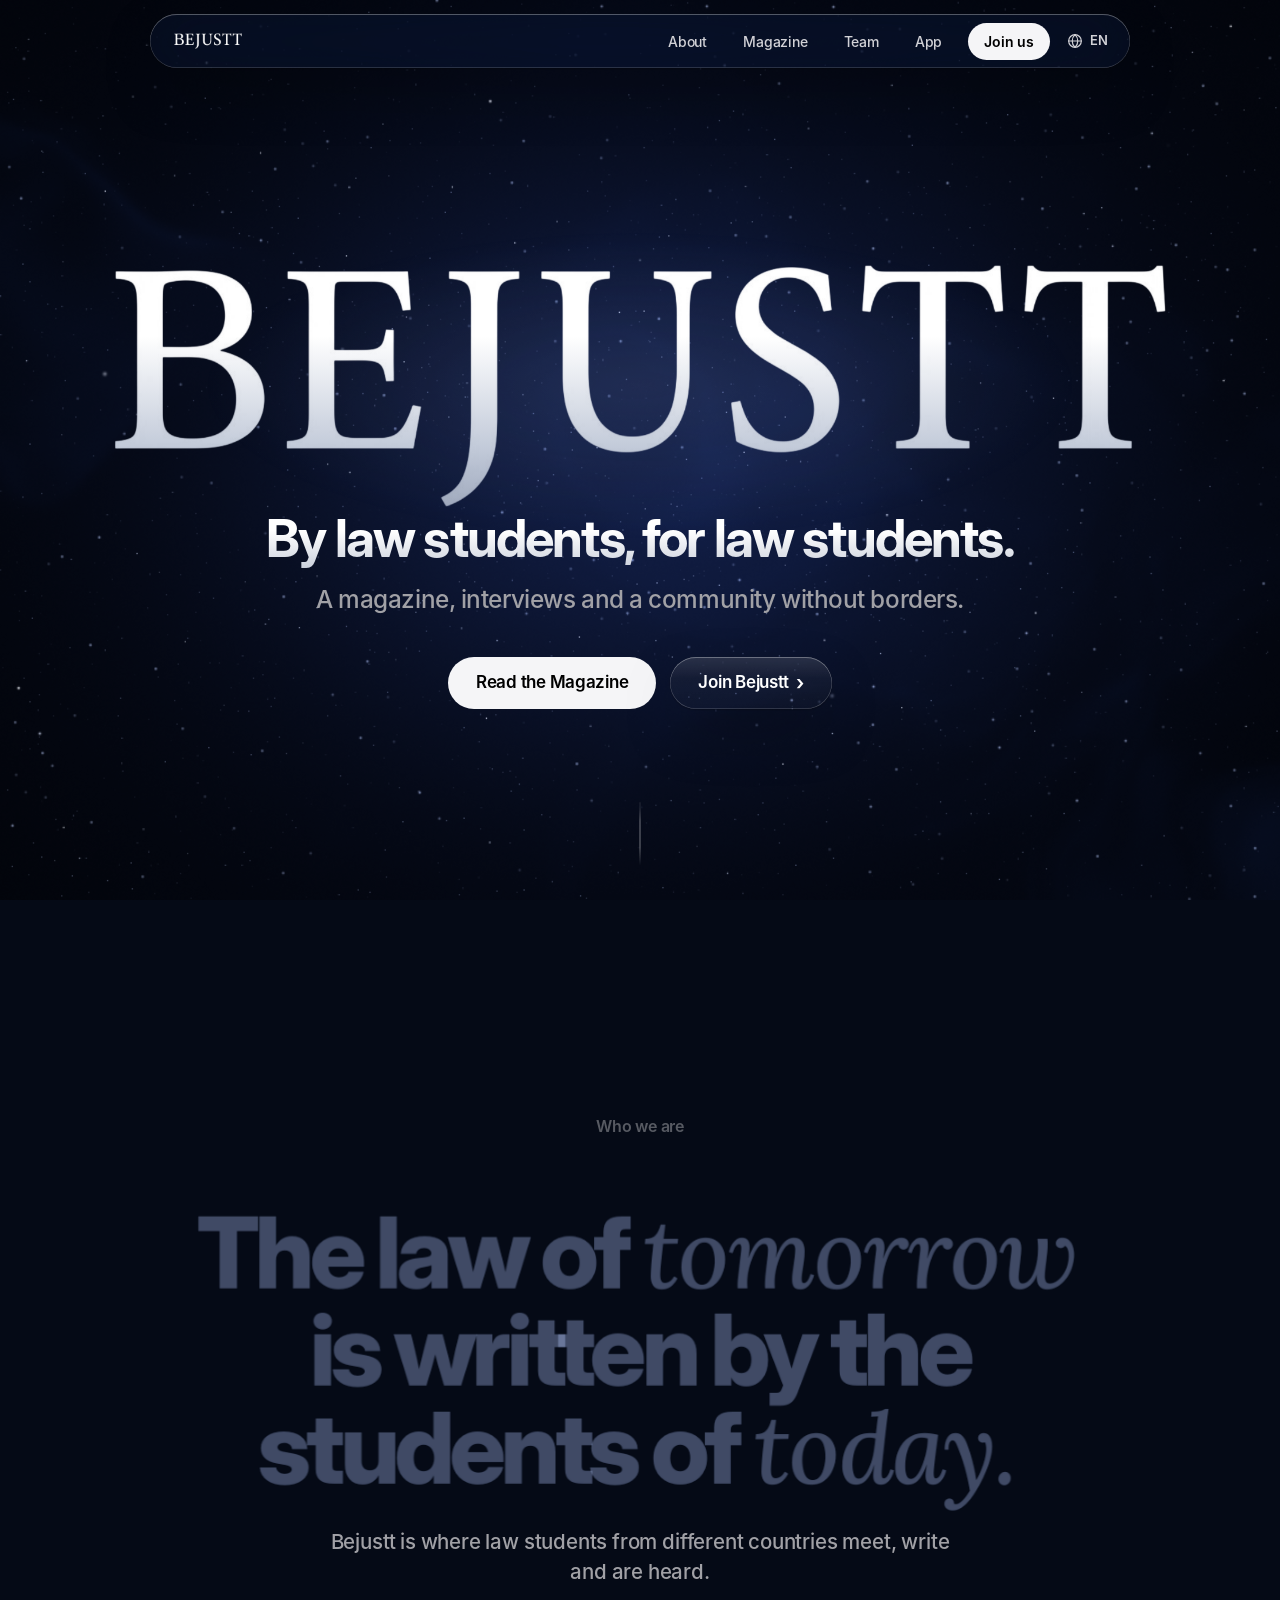
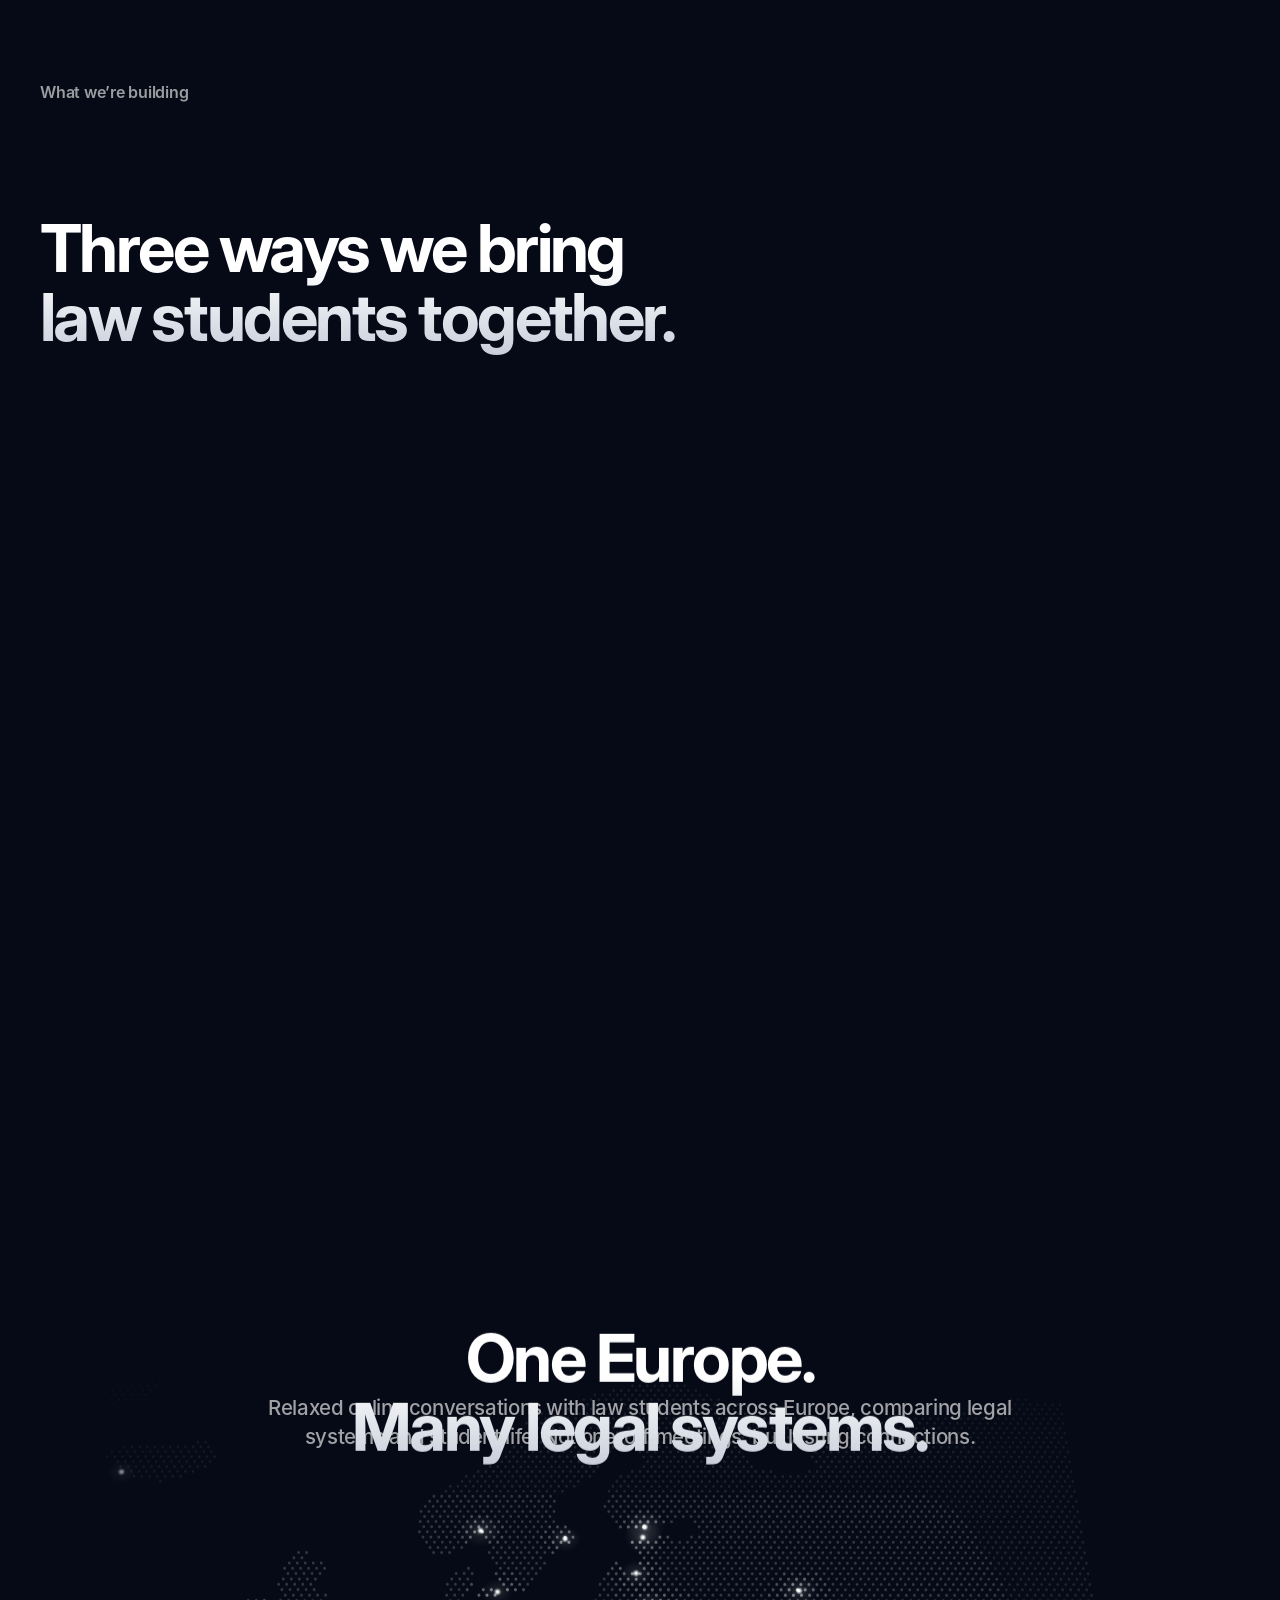
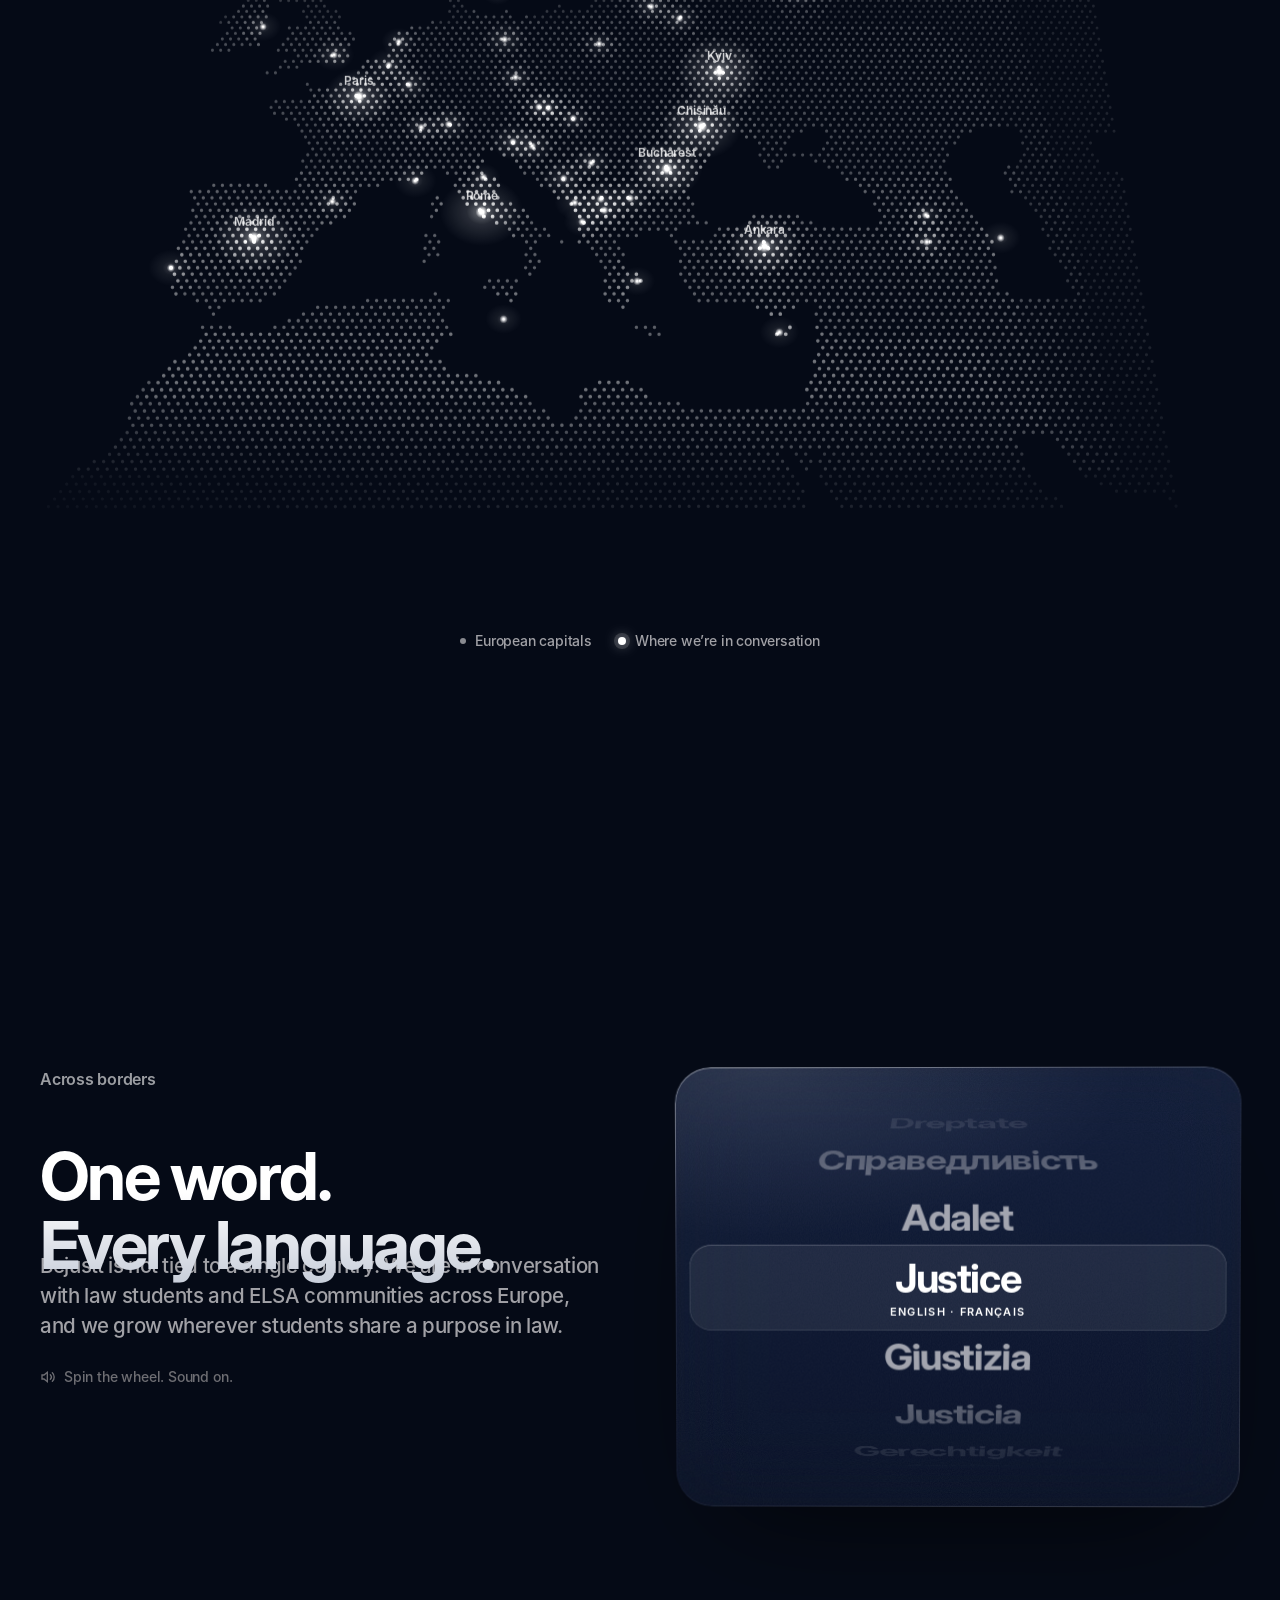
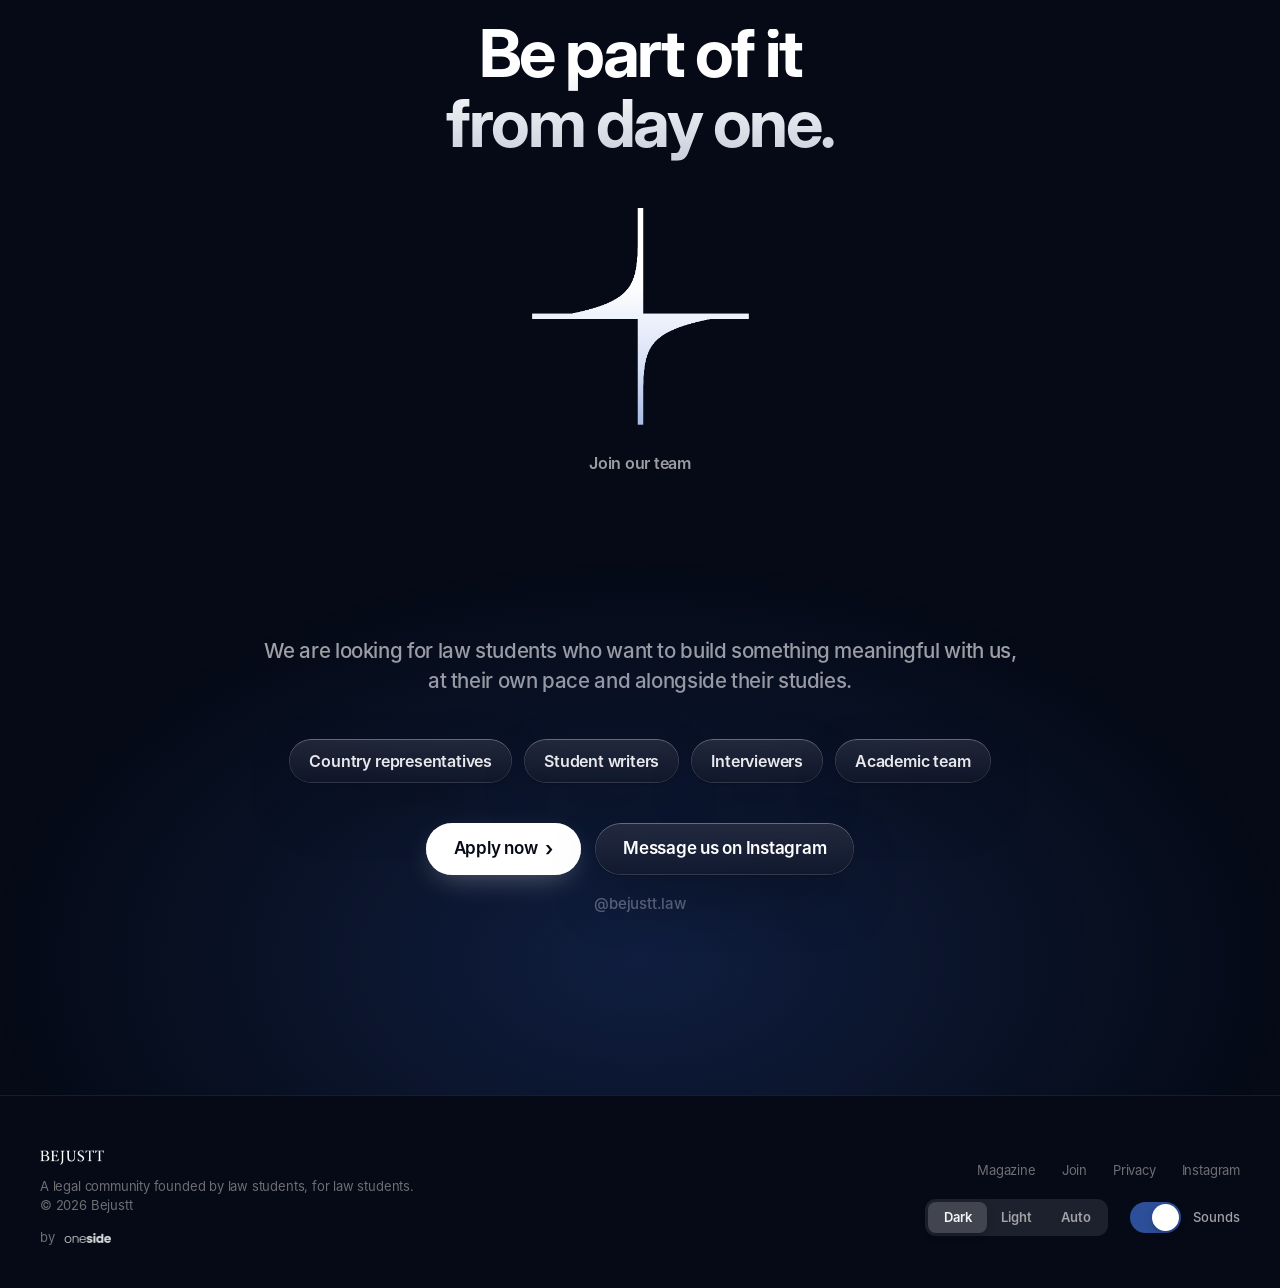
==== commit 376ebfbb: "Liquid: the whole page pours into the oneside star like liquid, silence, a soft crystalline bloom at" ====
--- a/index.html
+++ b/index.html
@@ -27,8 +27,8 @@
   <meta property="og:image:height" content="630">
   <meta name="twitter:card" content="summary_large_image">
   <meta name="twitter:image" content="https://bejustt.org/assets/og.png">
-  <link rel="icon" type="image/png" href="assets/favicon.png?v=25">
-  <link rel="apple-touch-icon" href="assets/apple-touch-icon.png?v=25">
+  <link rel="icon" type="image/png" href="assets/favicon.png?v=26">
+  <link rel="apple-touch-icon" href="assets/apple-touch-icon.png?v=26">
   <link rel="manifest" href="manifest.webmanifest">
   <meta name="apple-mobile-web-app-capable" content="yes">
   <meta name="apple-mobile-web-app-status-bar-style" content="black-translucent">
@@ -36,7 +36,7 @@
   <link rel="preload" href="assets/fonts/InterDisplay-ExtraBold.woff" as="font" type="font/woff" crossorigin>
   <link rel="preload" href="assets/fonts/Inter-Medium.woff" as="font" type="font/woff" crossorigin>
   <script>try{var t=localStorage.getItem("bj-theme")||"dark";if(t==="auto")t=matchMedia("(prefers-color-scheme: light)").matches?"light":"dark";document.documentElement.dataset.theme=t;}catch(e){}</script>
-  <link rel="stylesheet" href="assets/style.css?v=25">
+  <link rel="stylesheet" href="assets/style.css?v=26">
 <script type="application/ld+json">{"@context":"https://schema.org","@type":"Organization","name":"Bejustt",
 "url":"https://bejustt.org/","logo":"https://bejustt.org/assets/icon-512.png","description":"A legal community founded by law students, for law students.",
 "sameAs":["https://instagram.com/bejustt.law"]}</script>
@@ -244,11 +244,11 @@
   </div>
 </div>
 
-<script src="assets/depth.js?v=25"></script>
-<script src="assets/i18n.js?v=25"></script>
-<script src="assets/site.js?v=25"></script>
-<script src="assets/map-data.js?v=25"></script>
-<script src="assets/europe-map.js?v=25"></script>
-<script src="assets/frost.js?v=25"></script>
+<script src="assets/depth.js?v=26"></script>
+<script src="assets/i18n.js?v=26"></script>
+<script src="assets/site.js?v=26"></script>
+<script src="assets/map-data.js?v=26"></script>
+<script src="assets/europe-map.js?v=26"></script>
+<script src="assets/frost.js?v=26"></script>
 </body>
 </html>
--- a/assets/style.css
+++ b/assets/style.css
@@ -1285,3 +1285,8 @@
 .bang-dark { background: radial-gradient(circle at var(--x, 50%) var(--y, 50%), #000 0, #000 8%, rgba(0,1,5,.96) 30%, #000105 70%); }
 .banging main, .banging .footer, .banging .nav { pointer-events: none; }
 .bh-split { background: none !important; -webkit-background-clip: border-box !important; background-clip: border-box !important; }
+
+/* ===================== v26 — liquid ===================== */
+.bang-ripple { position: absolute; left: 50%; top: 50%; width: 70%; aspect-ratio: 1; translate: -50% -50%; border-radius: 50%; pointer-events: none;
+  box-shadow: 0 0 0 1.2px rgba(220,230,255,.55), 0 0 18px rgba(160,190,255,.35); animation: bripple .9s cubic-bezier(.2,.7,.3,1) forwards; }
+@keyframes bripple { from { transform: scale(.55); opacity: .9; } to { transform: scale(1.9); opacity: 0; } }
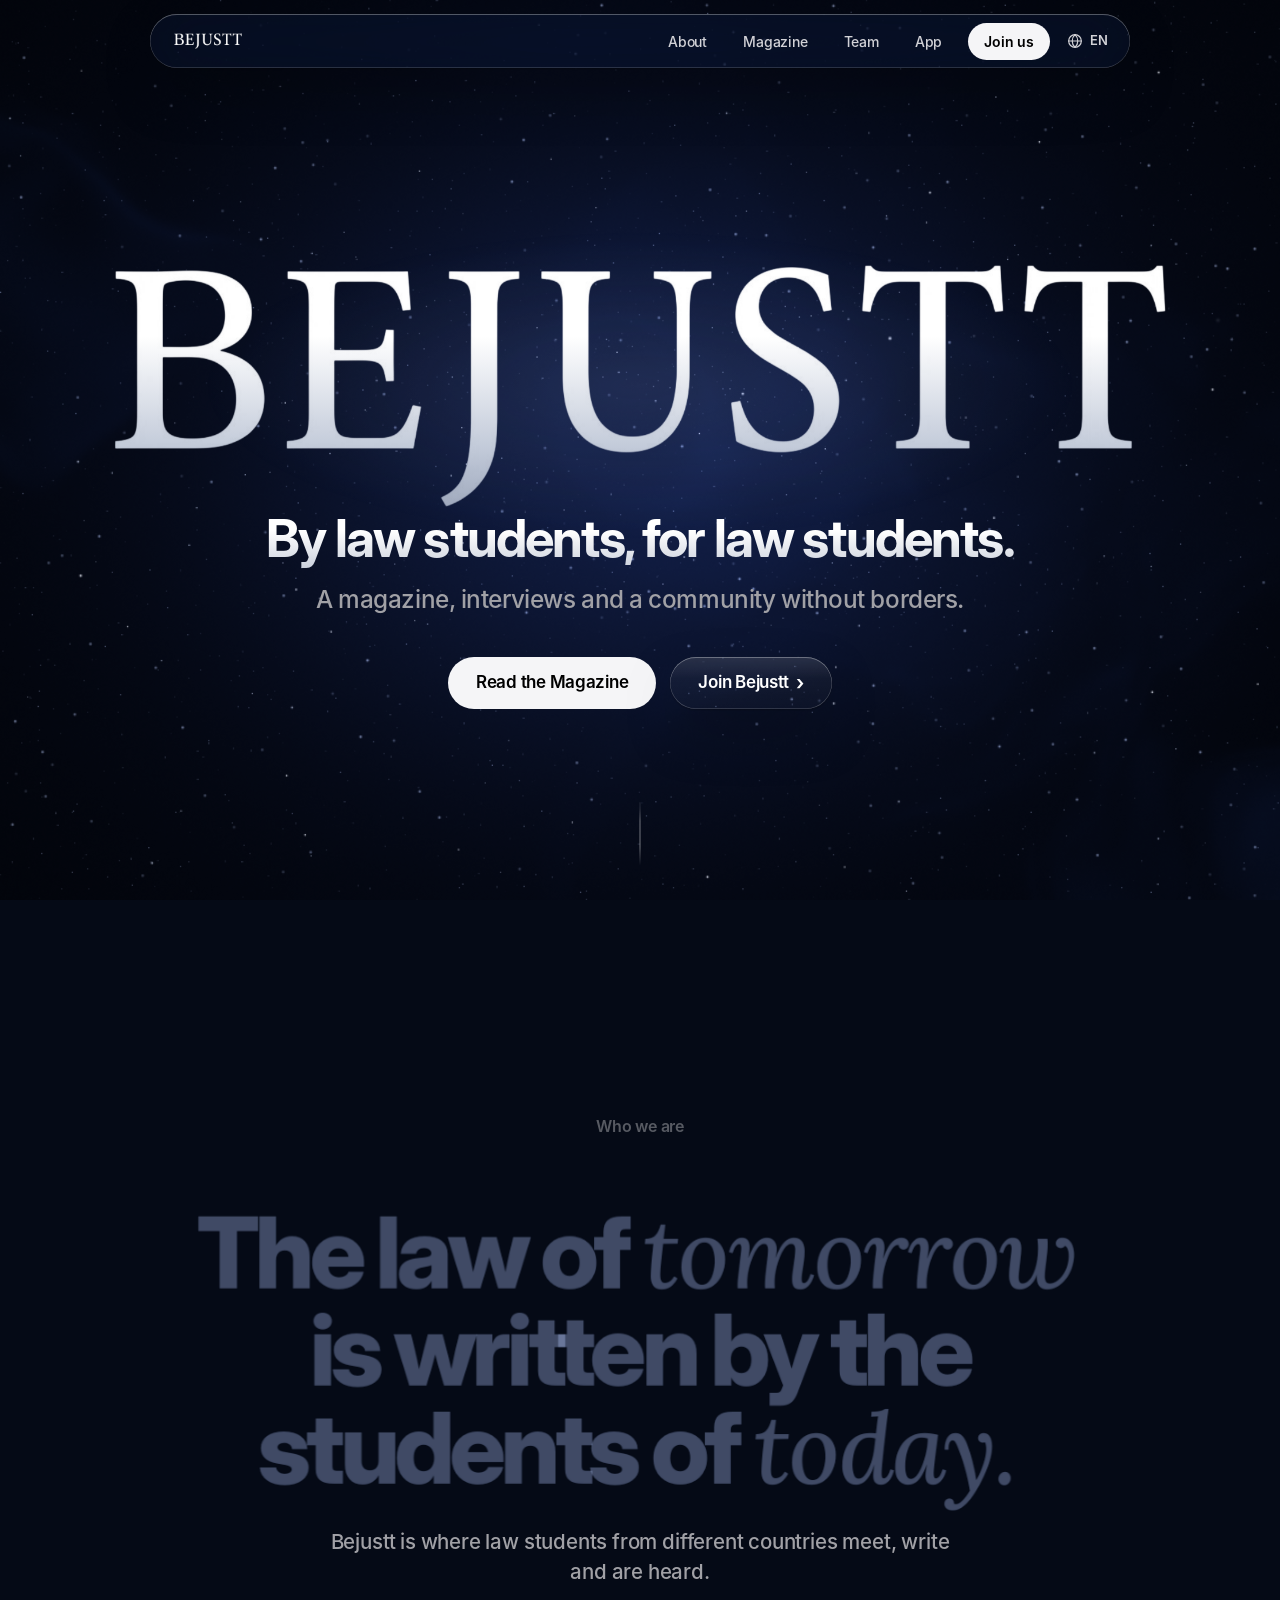
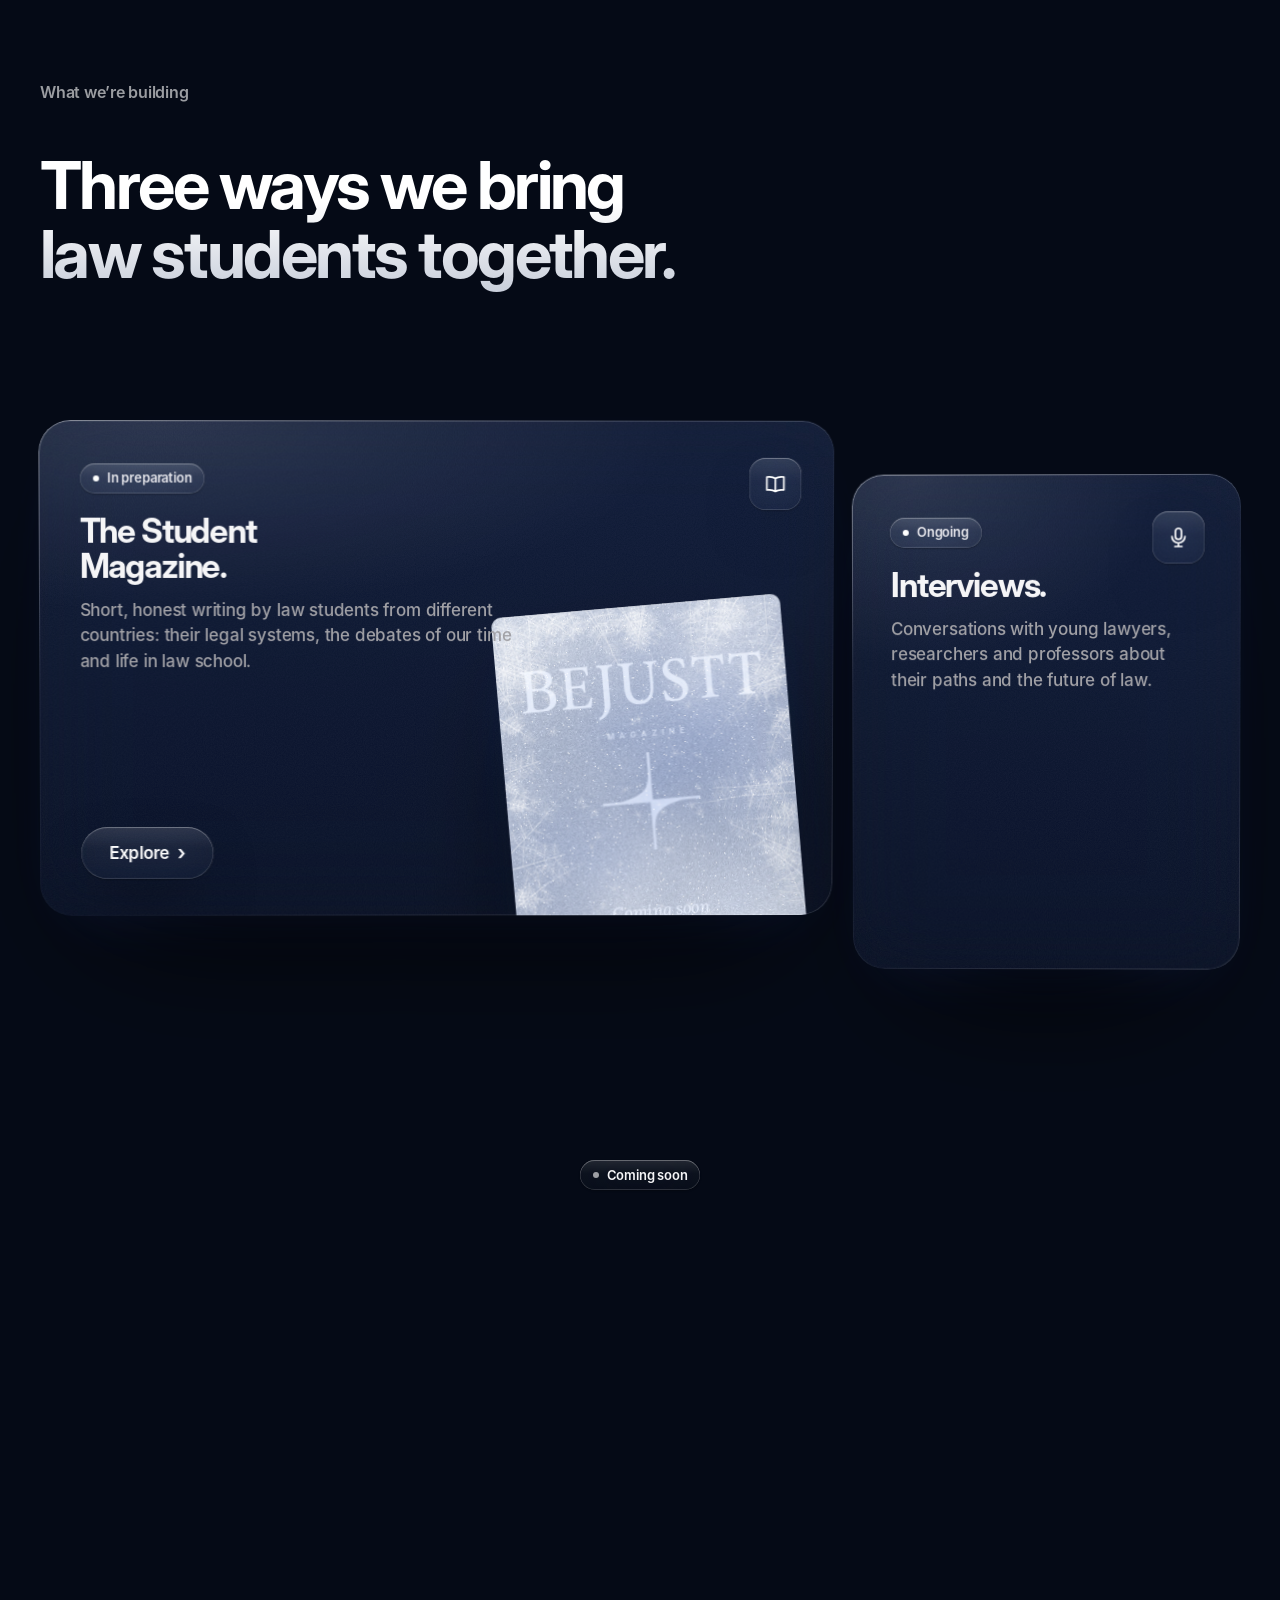
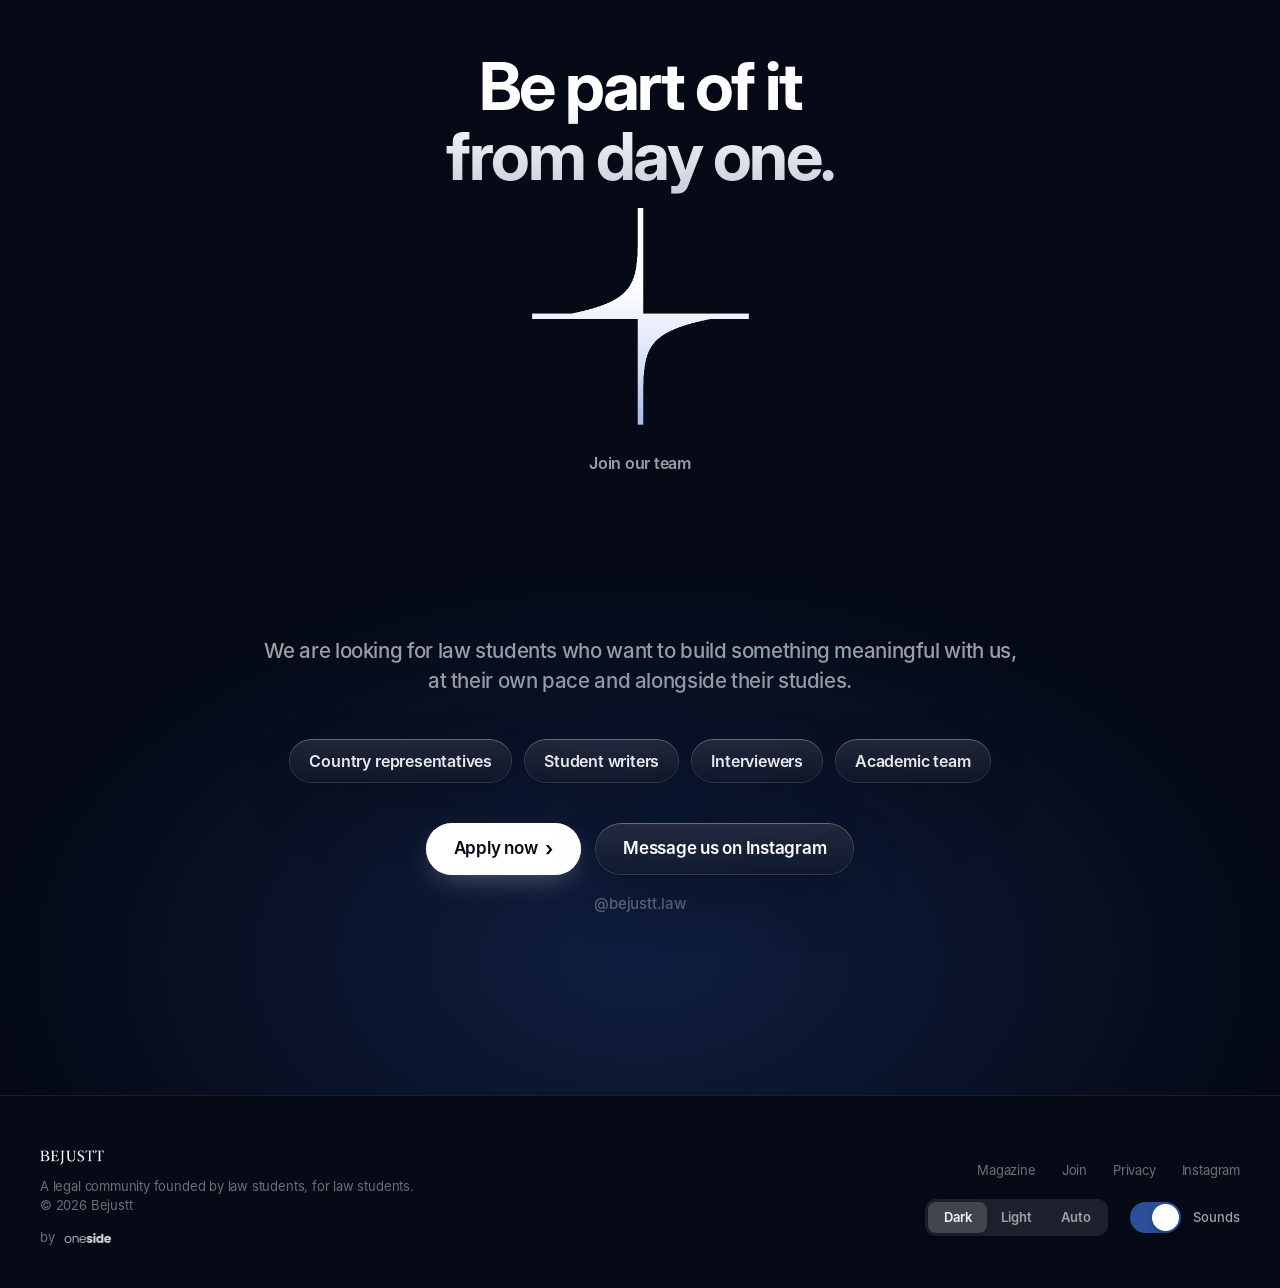
==== commit bc9f6116: "Smoother without visual change: cached nebula pass, batched tilt with direct layer writes, no per-fr" ====
--- a/index.html
+++ b/index.html
@@ -27,8 +27,8 @@
   <meta property="og:image:height" content="630">
   <meta name="twitter:card" content="summary_large_image">
   <meta name="twitter:image" content="https://bejustt.org/assets/og.png">
-  <link rel="icon" type="image/png" href="assets/favicon.png?v=26">
-  <link rel="apple-touch-icon" href="assets/apple-touch-icon.png?v=26">
+  <link rel="icon" type="image/png" href="assets/favicon.png?v=27">
+  <link rel="apple-touch-icon" href="assets/apple-touch-icon.png?v=27">
   <link rel="manifest" href="manifest.webmanifest">
   <meta name="apple-mobile-web-app-capable" content="yes">
   <meta name="apple-mobile-web-app-status-bar-style" content="black-translucent">
@@ -36,7 +36,7 @@
   <link rel="preload" href="assets/fonts/InterDisplay-ExtraBold.woff" as="font" type="font/woff" crossorigin>
   <link rel="preload" href="assets/fonts/Inter-Medium.woff" as="font" type="font/woff" crossorigin>
   <script>try{var t=localStorage.getItem("bj-theme")||"dark";if(t==="auto")t=matchMedia("(prefers-color-scheme: light)").matches?"light":"dark";document.documentElement.dataset.theme=t;}catch(e){}</script>
-  <link rel="stylesheet" href="assets/style.css?v=26">
+  <link rel="stylesheet" href="assets/style.css?v=27">
 <script type="application/ld+json">{"@context":"https://schema.org","@type":"Organization","name":"Bejustt",
 "url":"https://bejustt.org/","logo":"https://bejustt.org/assets/icon-512.png","description":"A legal community founded by law students, for law students.",
 "sameAs":["https://instagram.com/bejustt.law"]}</script>
@@ -244,11 +244,11 @@
   </div>
 </div>
 
-<script src="assets/depth.js?v=26"></script>
-<script src="assets/i18n.js?v=26"></script>
-<script src="assets/site.js?v=26"></script>
-<script src="assets/map-data.js?v=26"></script>
-<script src="assets/europe-map.js?v=26"></script>
-<script src="assets/frost.js?v=26"></script>
+<script src="assets/depth.js?v=27"></script>
+<script src="assets/i18n.js?v=27"></script>
+<script src="assets/site.js?v=27"></script>
+<script src="assets/map-data.js?v=27"></script>
+<script src="assets/europe-map.js?v=27"></script>
+<script src="assets/frost.js?v=27"></script>
 </body>
 </html>
--- a/assets/style.css
+++ b/assets/style.css
@@ -1290,3 +1290,13 @@
 .bang-ripple { position: absolute; left: 50%; top: 50%; width: 70%; aspect-ratio: 1; translate: -50% -50%; border-radius: 50%; pointer-events: none;
   box-shadow: 0 0 0 1.2px rgba(220,230,255,.55), 0 0 18px rgba(160,190,255,.35); animation: bripple .9s cubic-bezier(.2,.7,.3,1) forwards; }
 @keyframes bripple { from { transform: scale(.55); opacity: .9; } to { transform: scale(1.9); opacity: 0; } }
+
+/* ===================== v27 — smoother without losing a pixel ===================== */
+/* tilt angles belong to the card alone: registering them as non-inherited stops every child
+   from being restyled each time a card tilts by a fraction of a degree */
+@property --rx { syntax: "<angle>"; inherits: false; initial-value: 0deg; }
+@property --ry { syntax: "<angle>"; inherits: false; initial-value: 0deg; }
+/* the tilt is already smoothed frame by frame in script: CSS transitions on top of it only restart every frame */
+.reveal.in[data-tilt] { transition: opacity 1.2s var(--ease); }
+[data-tilt] > :is(h3, p, ol), .tile > h3, .tile > p { transition: none; }
+.at-rest *, .at-rest *::before, .at-rest *::after { animation-play-state: paused !important; }
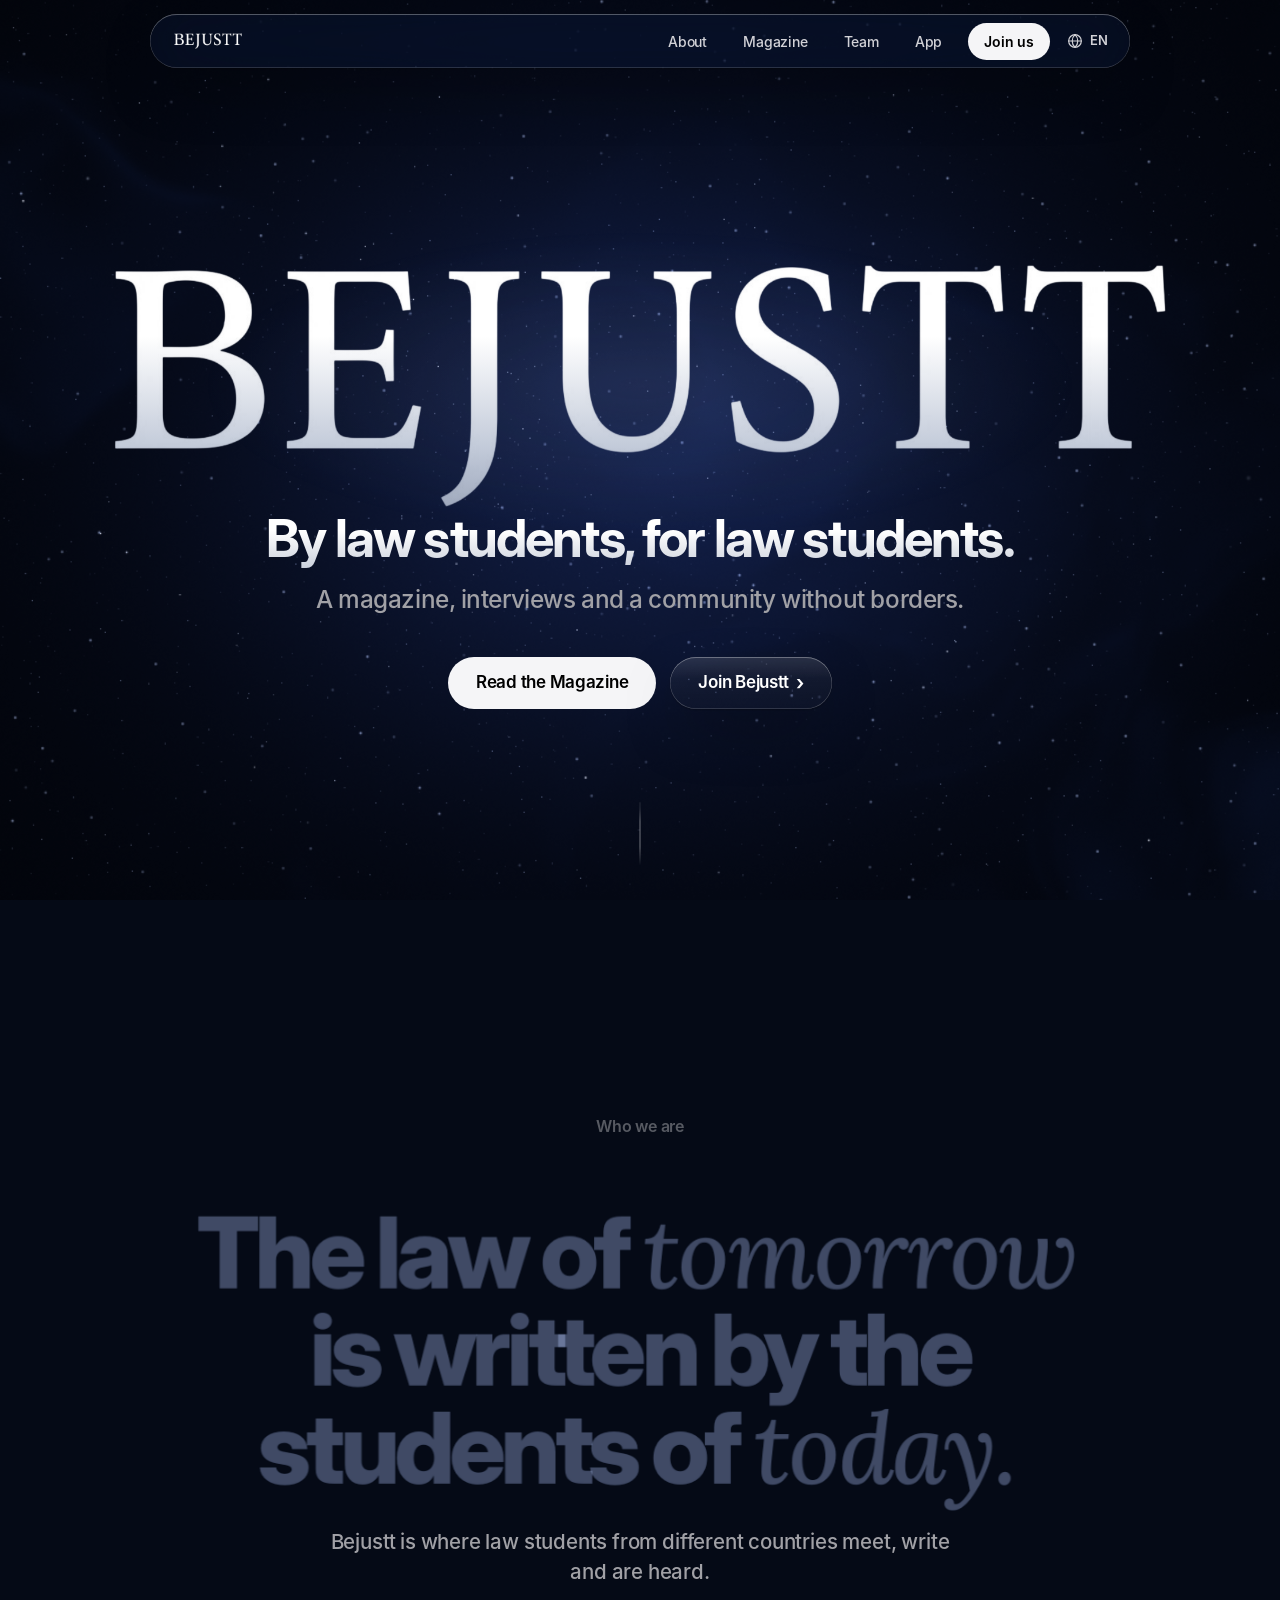
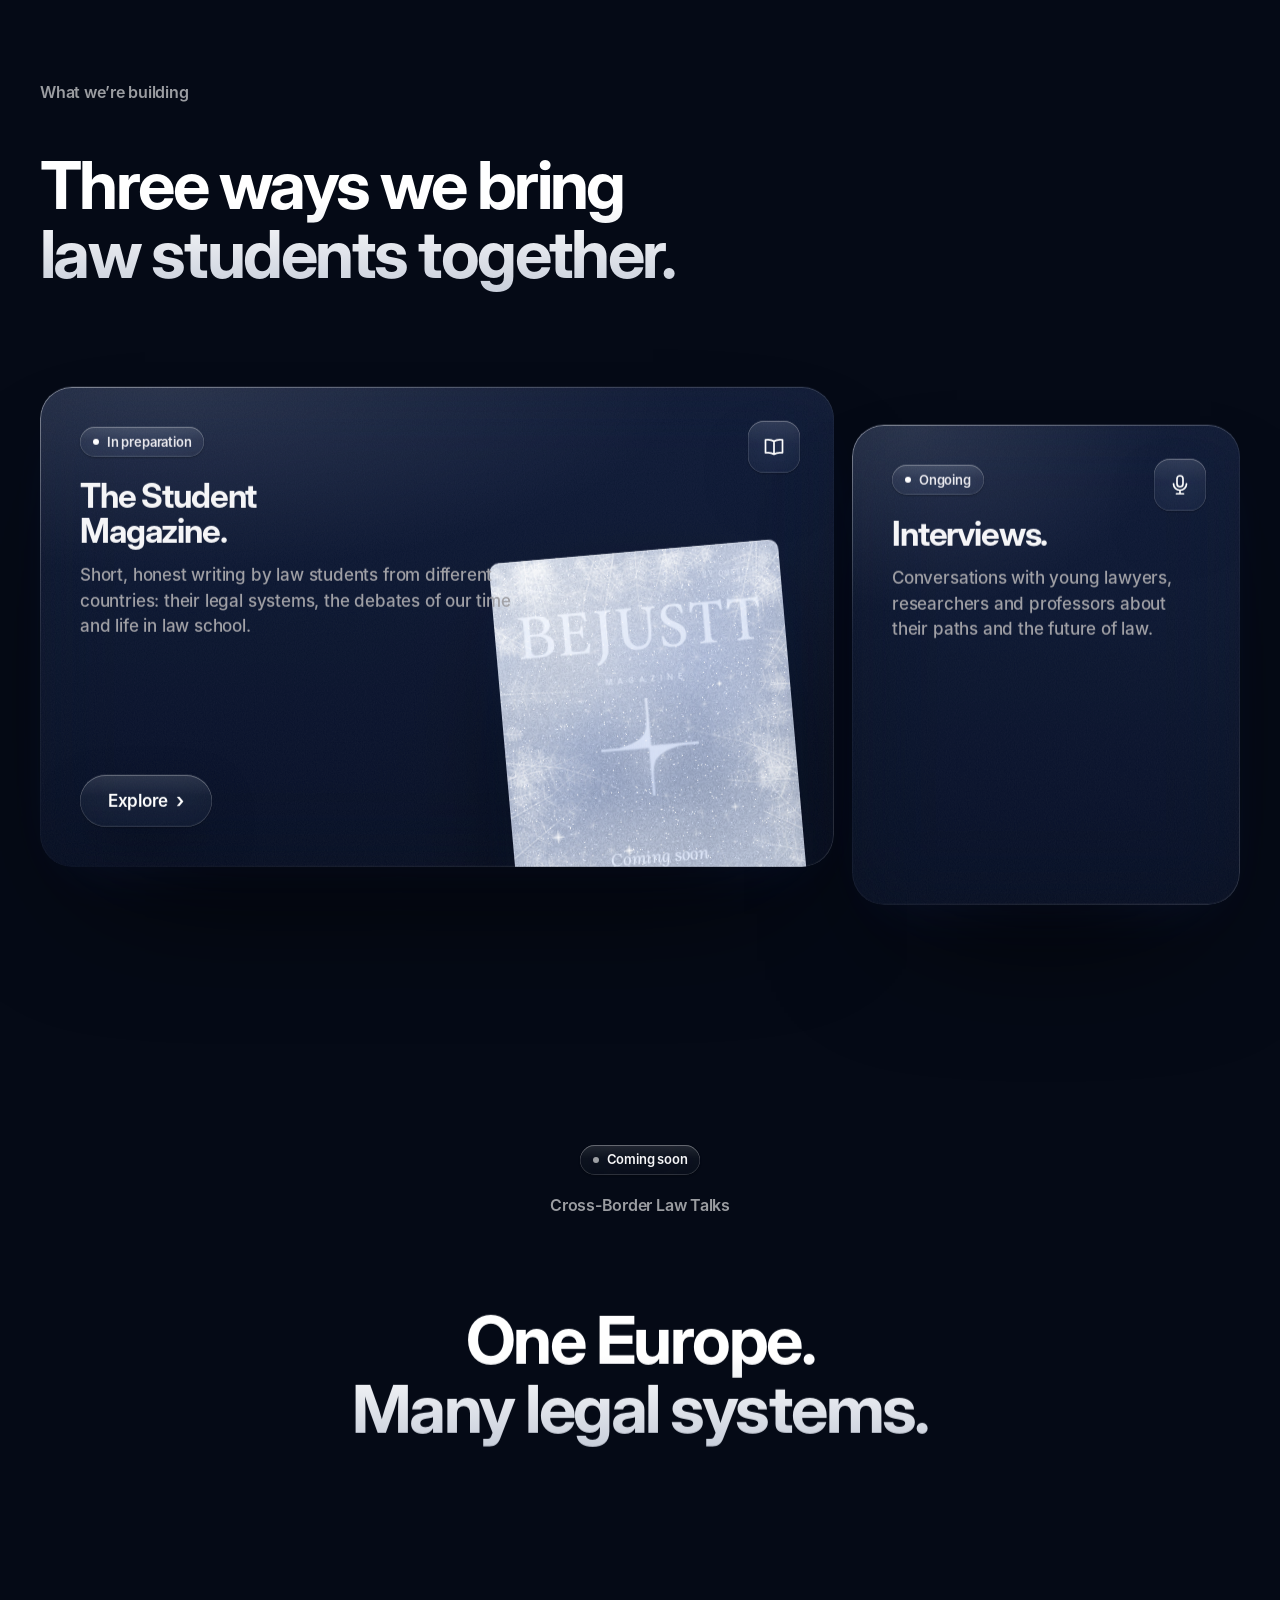
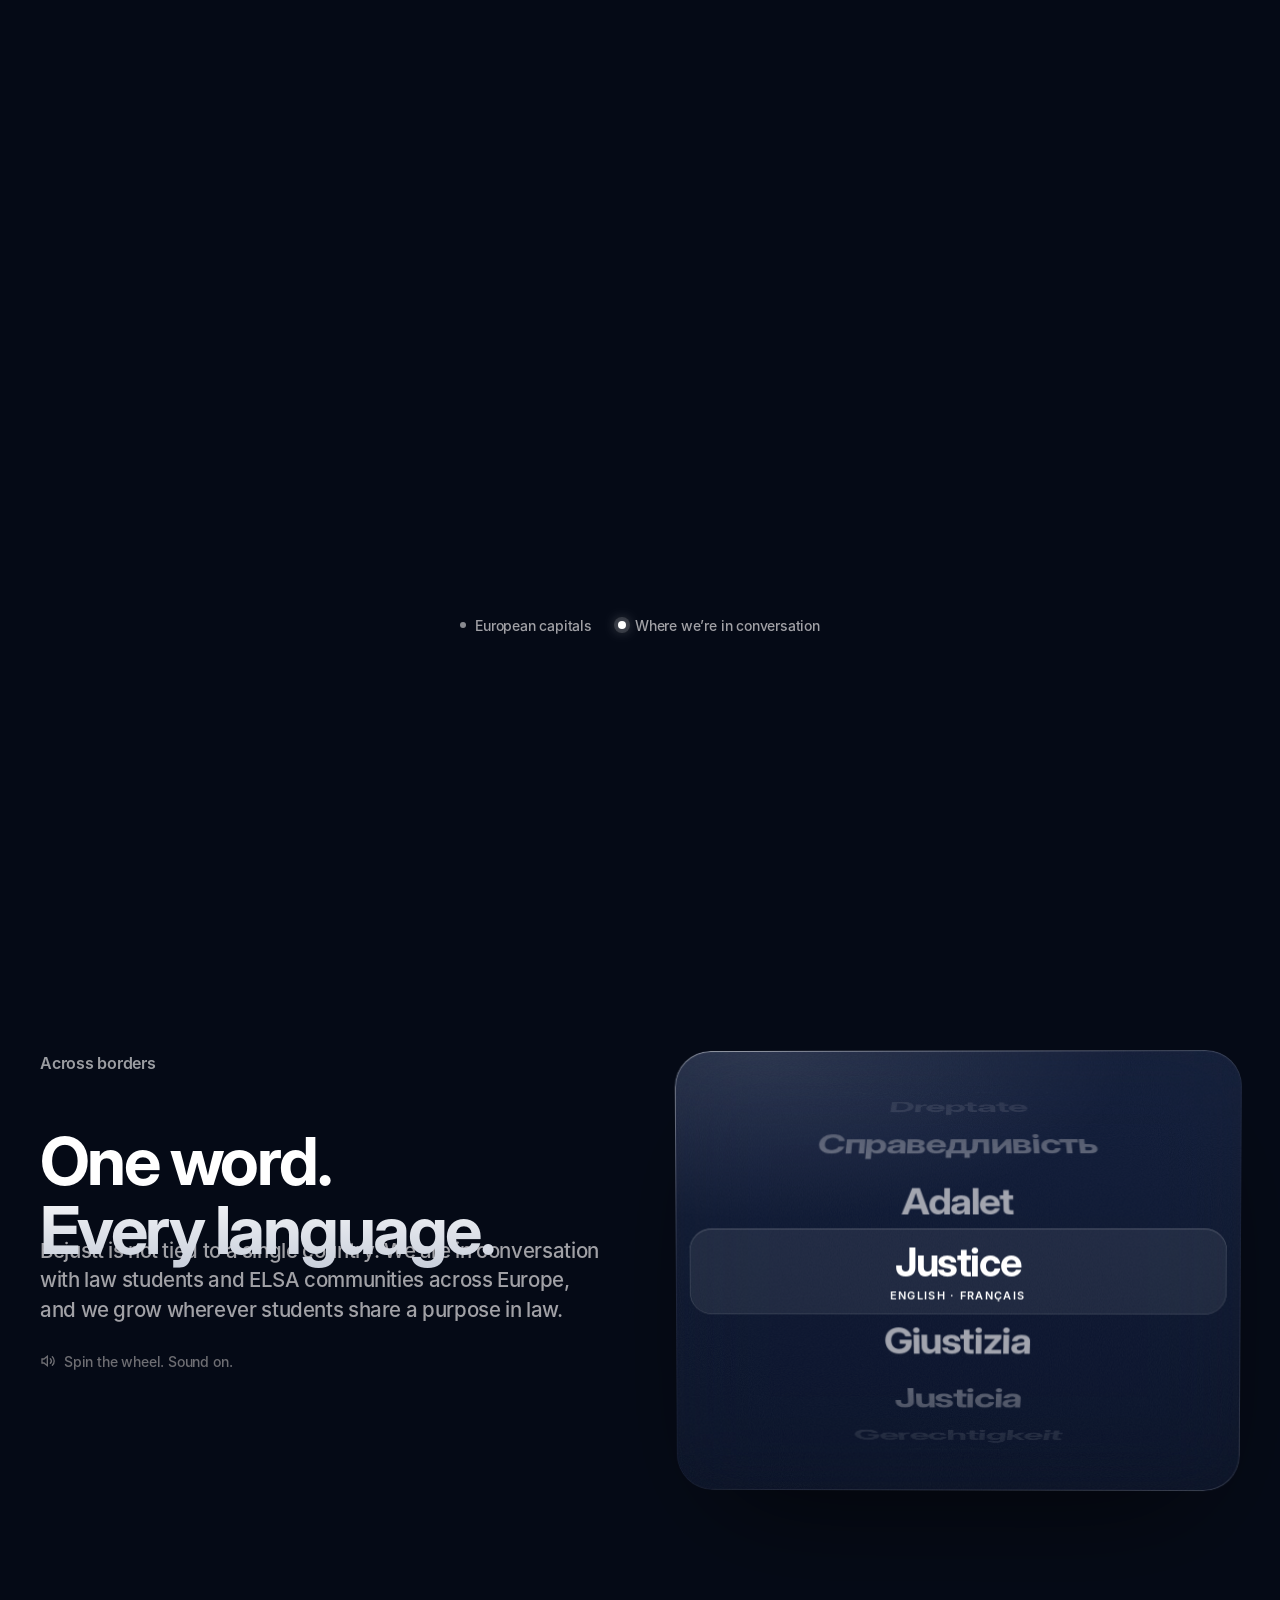
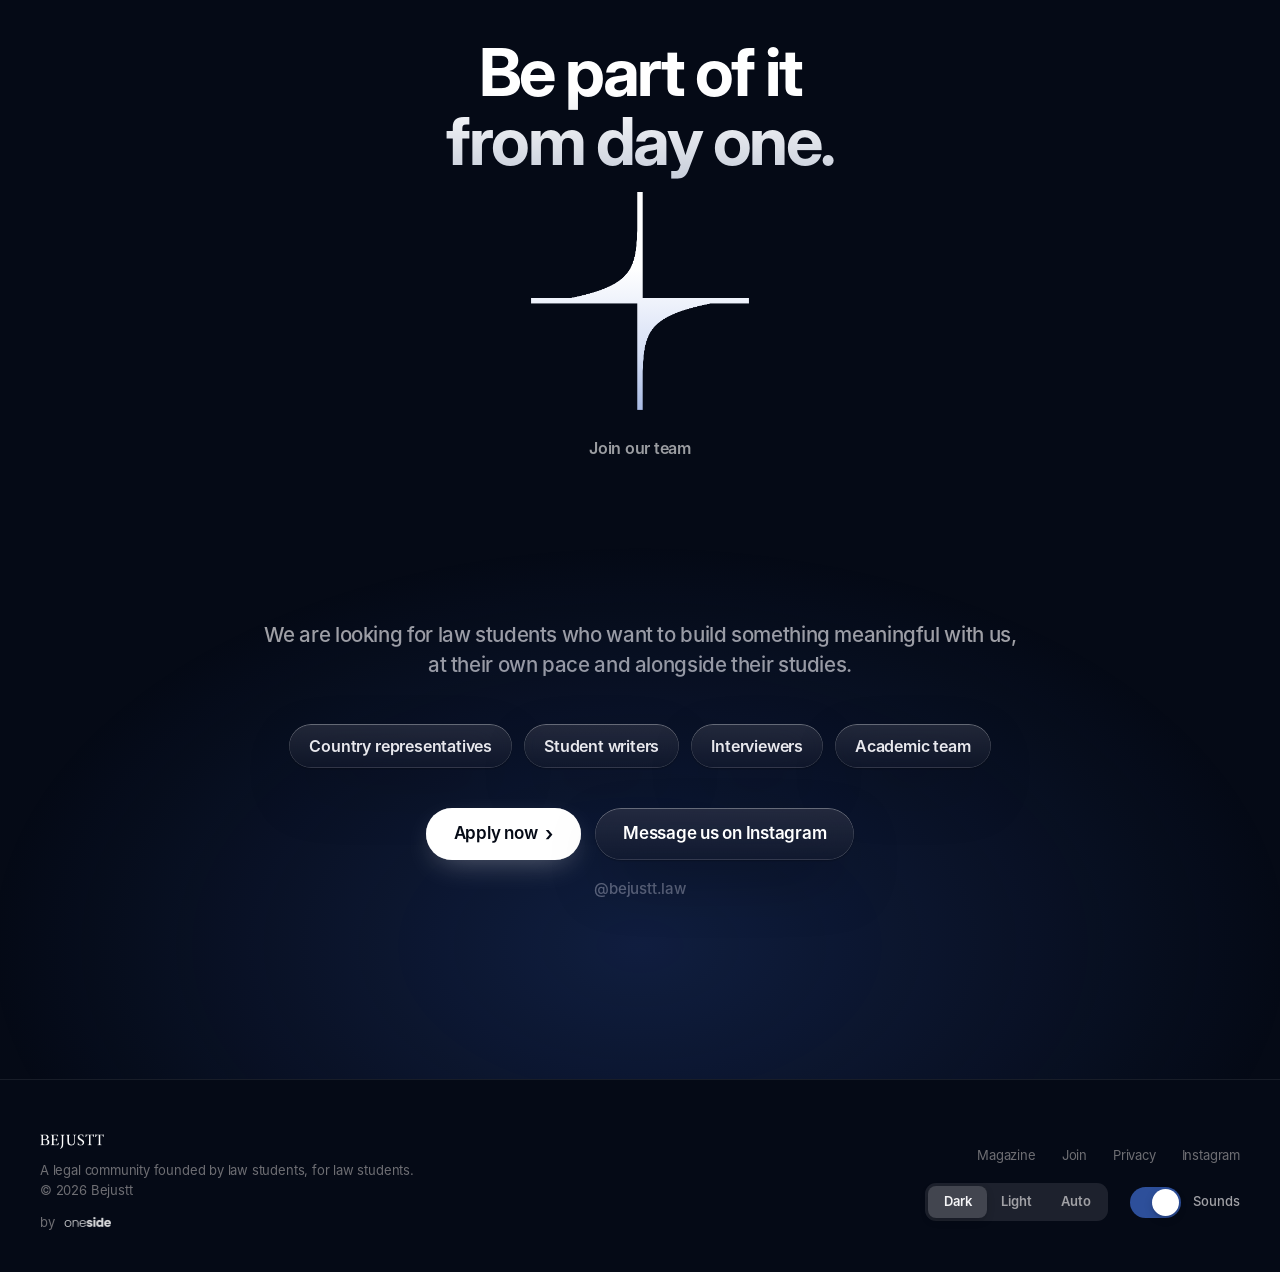
==== commit 0d85ccbe: "Still cards with only the frozen cover interactive, Voice Memos style recorder, 'by oneside' on the " ====
--- a/index.html
+++ b/index.html
@@ -27,8 +27,8 @@
   <meta property="og:image:height" content="630">
   <meta name="twitter:card" content="summary_large_image">
   <meta name="twitter:image" content="https://bejustt.org/assets/og.png">
-  <link rel="icon" type="image/png" href="assets/favicon.png?v=27">
-  <link rel="apple-touch-icon" href="assets/apple-touch-icon.png?v=27">
+  <link rel="icon" type="image/png" href="assets/favicon.png?v=28">
+  <link rel="apple-touch-icon" href="assets/apple-touch-icon.png?v=28">
   <link rel="manifest" href="manifest.webmanifest">
   <meta name="apple-mobile-web-app-capable" content="yes">
   <meta name="apple-mobile-web-app-status-bar-style" content="black-translucent">
@@ -36,7 +36,7 @@
   <link rel="preload" href="assets/fonts/InterDisplay-ExtraBold.woff" as="font" type="font/woff" crossorigin>
   <link rel="preload" href="assets/fonts/Inter-Medium.woff" as="font" type="font/woff" crossorigin>
   <script>try{var t=localStorage.getItem("bj-theme")||"dark";if(t==="auto")t=matchMedia("(prefers-color-scheme: light)").matches?"light":"dark";document.documentElement.dataset.theme=t;}catch(e){}</script>
-  <link rel="stylesheet" href="assets/style.css?v=27">
+  <link rel="stylesheet" href="assets/style.css?v=28">
 <script type="application/ld+json">{"@context":"https://schema.org","@type":"Organization","name":"Bejustt",
 "url":"https://bejustt.org/","logo":"https://bejustt.org/assets/icon-512.png","description":"A legal community founded by law students, for law students.",
 "sameAs":["https://instagram.com/bejustt.law"]}</script>
@@ -93,7 +93,7 @@
       <p class="eyebrow reveal" data-i18n="work.e">What we’re building</p>
       <h2 class="h-big grad reveal d1 gap" data-depth="0.07" data-i18n="work.h">Three ways we bring<br>law students together.</h2>
       <div class="bento">
-        <article class="tile t-wide spot reveal" data-tilt="4" data-depth="0.04">
+        <article class="tile t-wide still reveal" data-depth="0.04">
           <span class="t-icon glass" aria-hidden="true"><svg viewBox="0 0 24 24"><path d="M12 6.5C10 5 7 4.5 3.5 5v13c3.5-.5 6.5 0 8.5 1.5 2-1.5 5-2 8.5-1.5V5c-3.5-.5-6.5 0-8.5 1.5zM12 6.5v13"/></svg></span>
           <span class="chip glass"><i></i><span data-i18n="mag.chip">In preparation</span></span>
           <h3 data-i18n="mag.h">The Student<br>Magazine.</h3>
@@ -108,12 +108,12 @@
   </div>
           <a class="btn btn-glass magnet t-btn" href="magazine/"><span data-i18n="mag.btn">Explore</span> <span class="arr">›</span></a>
         </article>
-        <article class="tile t-narrow spot reveal d1" data-tilt="5" data-depth="0.06">
+        <article class="tile t-narrow still reveal d1" data-depth="0.06">
           <span class="t-icon glass" aria-hidden="true"><svg viewBox="0 0 24 24"><rect x="9" y="3" width="6" height="11" rx="3"/><path d="M5.5 11a6.5 6.5 0 0 0 13 0M12 17.5V21M8.5 21h7"/></svg></span>
           <span class="chip glass"><i></i><span data-i18n="int.chip">Ongoing</span></span>
           <h3 data-i18n="int.h">Interviews.</h3>
           <p data-i18n="int.p">Conversations with young lawyers, researchers and professors about their paths and the future of law.</p>
-          <div class="art"><canvas class="voice-field" aria-hidden="true"></canvas><span class="vf-hint" aria-hidden="true"></span></div>
+          <div class="art"><canvas class="voice-field memo" aria-hidden="true"></canvas></div>
         </article>
       </div>
     </div>
@@ -244,11 +244,11 @@
   </div>
 </div>
 
-<script src="assets/depth.js?v=27"></script>
-<script src="assets/i18n.js?v=27"></script>
-<script src="assets/site.js?v=27"></script>
-<script src="assets/map-data.js?v=27"></script>
-<script src="assets/europe-map.js?v=27"></script>
-<script src="assets/frost.js?v=27"></script>
+<script src="assets/depth.js?v=28"></script>
+<script src="assets/i18n.js?v=28"></script>
+<script src="assets/site.js?v=28"></script>
+<script src="assets/map-data.js?v=28"></script>
+<script src="assets/europe-map.js?v=28"></script>
+<script src="assets/frost.js?v=28"></script>
 </body>
 </html>
--- a/assets/style.css
+++ b/assets/style.css
@@ -1300,3 +1300,18 @@
 .reveal.in[data-tilt] { transition: opacity 1.2s var(--ease); }
 [data-tilt] > :is(h3, p, ol), .tile > h3, .tile > p { transition: none; }
 .at-rest *, .at-rest *::before, .at-rest *::after { animation-play-state: paused !important; }
+
+/* ===================== v28 — the void waits for a touch ===================== */
+.bang-hint { position: fixed; z-index: 301; width: 0; height: 0; pointer-events: none; animation: hintin 1.6s ease both; }
+.bang-hint i { position: absolute; left: -46px; top: -46px; width: 92px; height: 92px; border-radius: 50%;
+  box-shadow: 0 0 0 1px rgba(235,242,255,.55), 0 0 22px rgba(160,190,255,.25); animation: hintring 2.8s cubic-bezier(.2,.6,.3,1) infinite; }
+.bang-hint i + i { animation-delay: 1.4s; }
+.bang-hint span { position: absolute; left: 0; top: 96px; translate: -50% 0; font-size: 12px; font-weight: 600; letter-spacing: .42em; text-transform: uppercase; padding-left: .42em;
+  color: rgba(225,232,255,.72); animation: hinttext 2.8s ease-in-out infinite; white-space: nowrap; }
+@keyframes hintin { from { opacity: 0; } to { opacity: 1; } }
+@keyframes hintring { 0% { transform: scale(.55); opacity: 0; } 20% { opacity: 1; } 100% { transform: scale(2.1); opacity: 0; } }
+@keyframes hinttext { 0%, 100% { opacity: .45; } 50% { opacity: .9; } }
+/* the still cards: no tilt, no light following the finger — only the frozen cover answers */
+.tile.still { cursor: default; }
+.tile.still:hover { transform: none; }
+.voice-field.memo { height: 200px; cursor: default; }
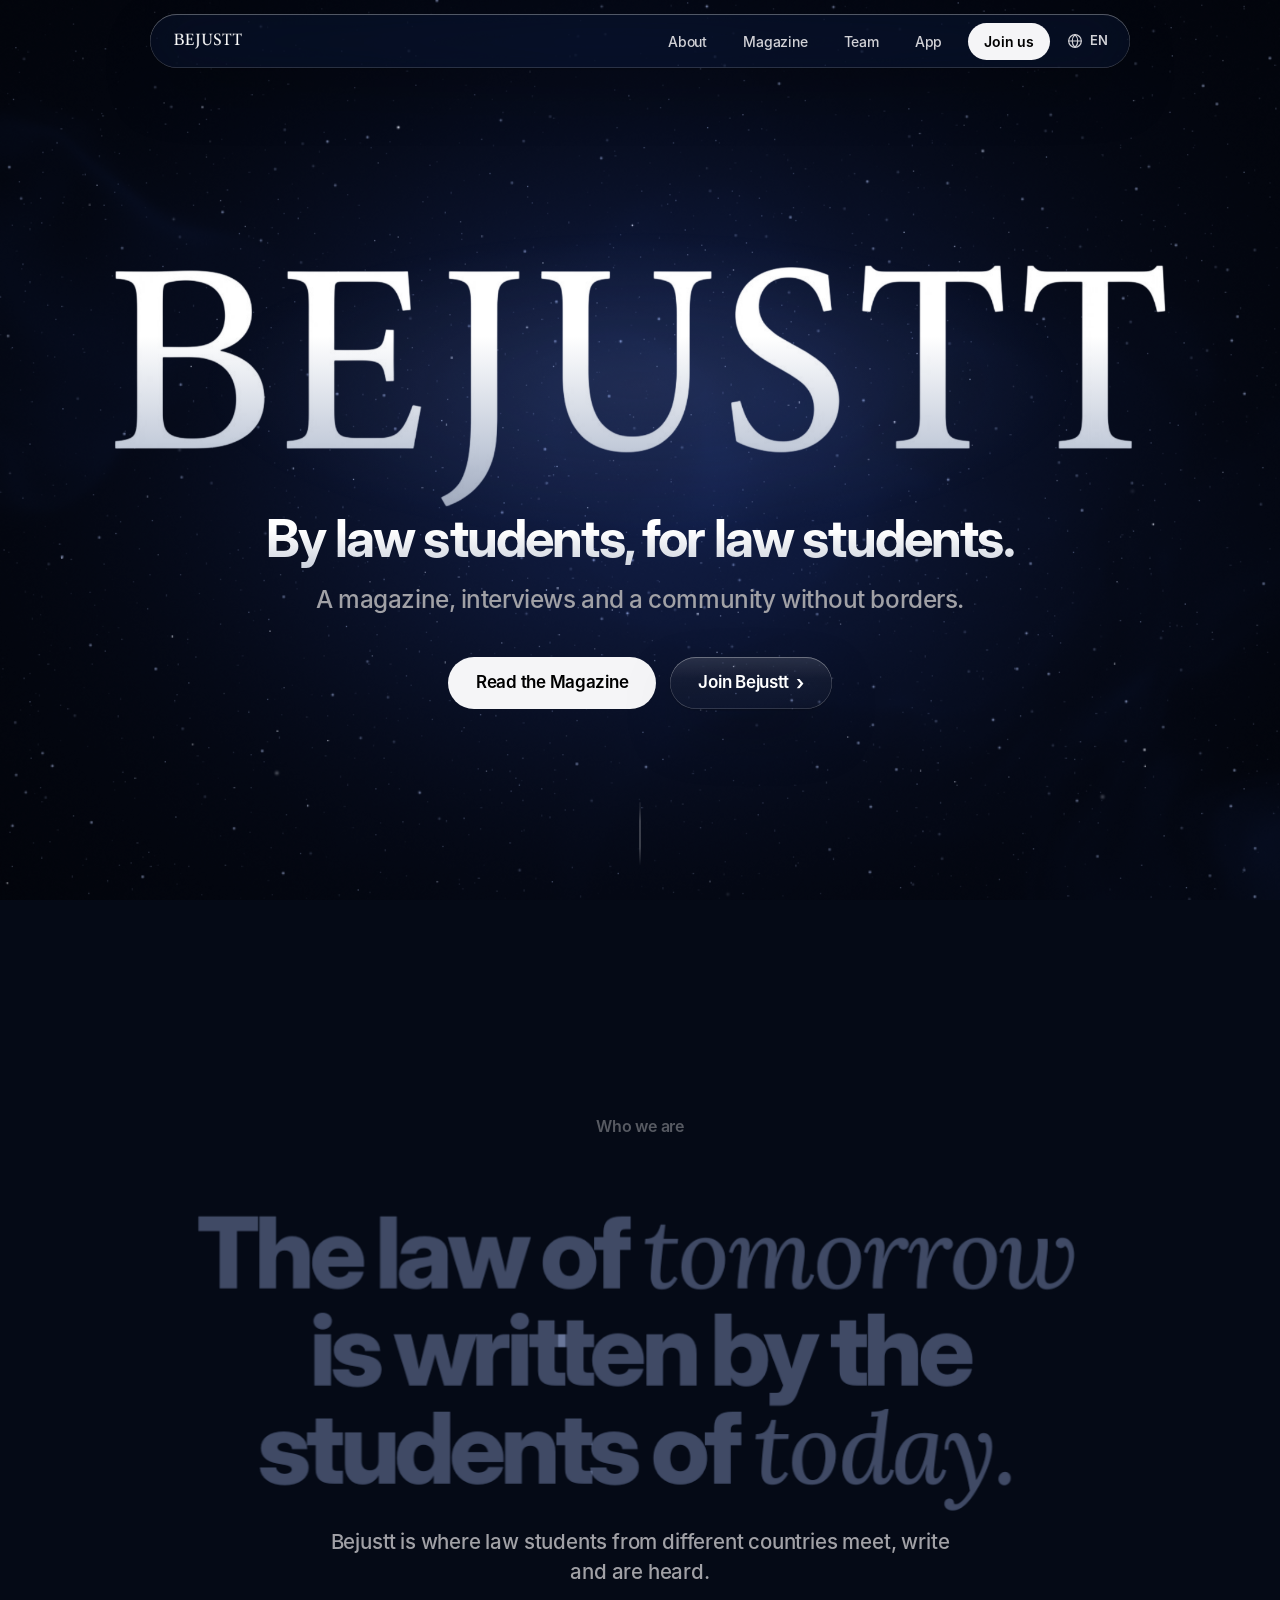
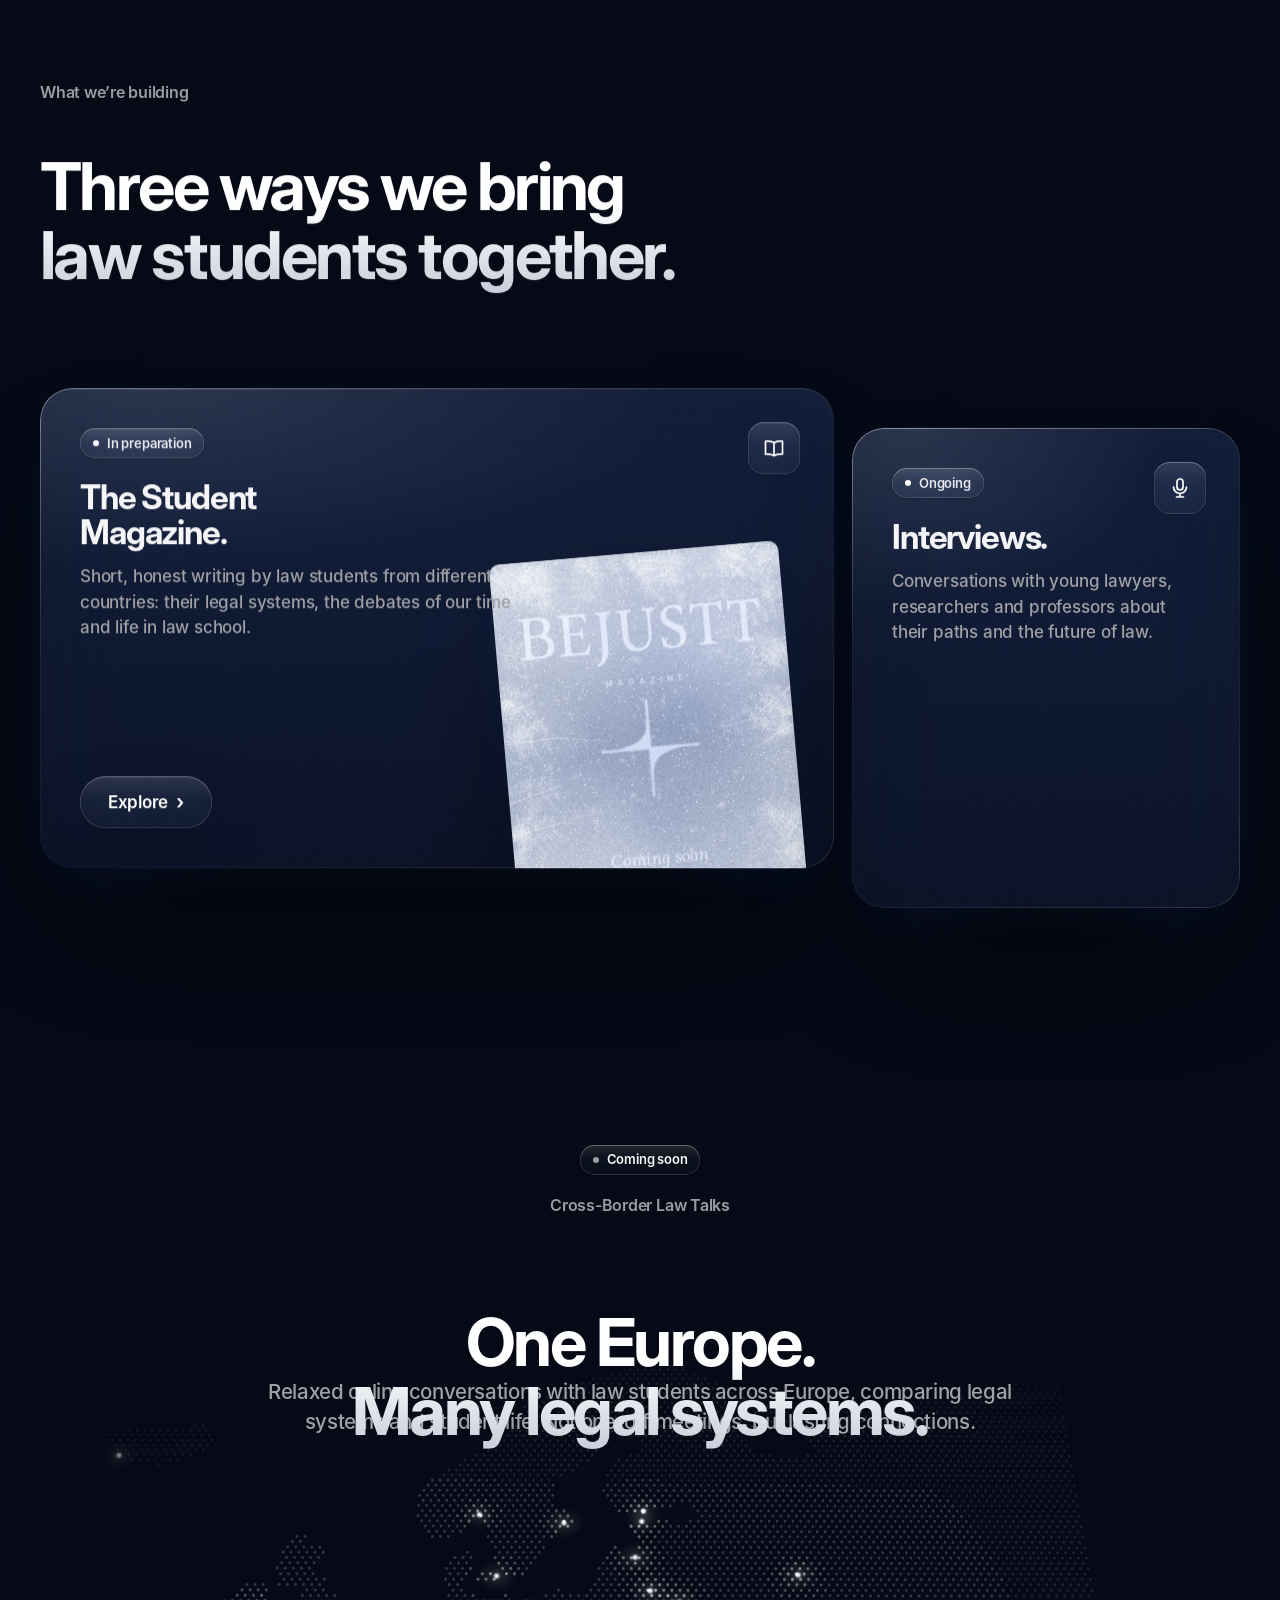
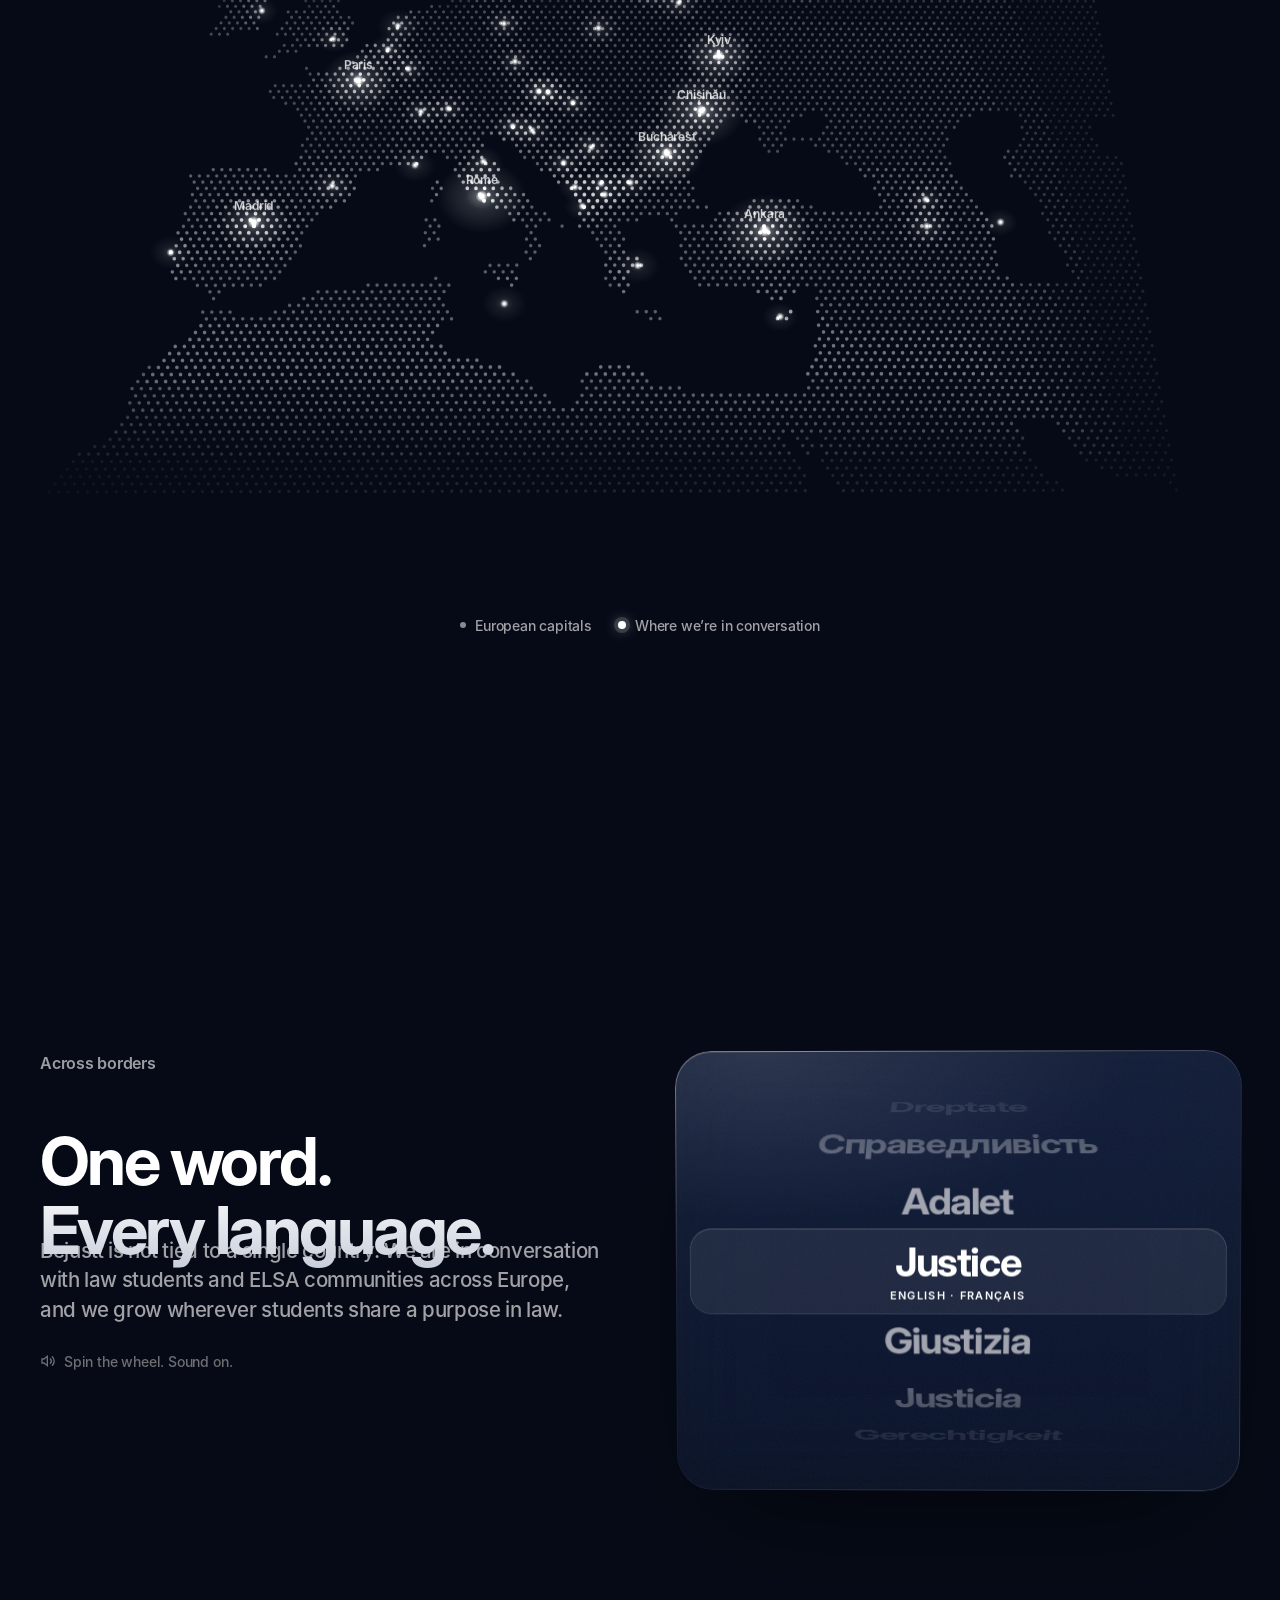
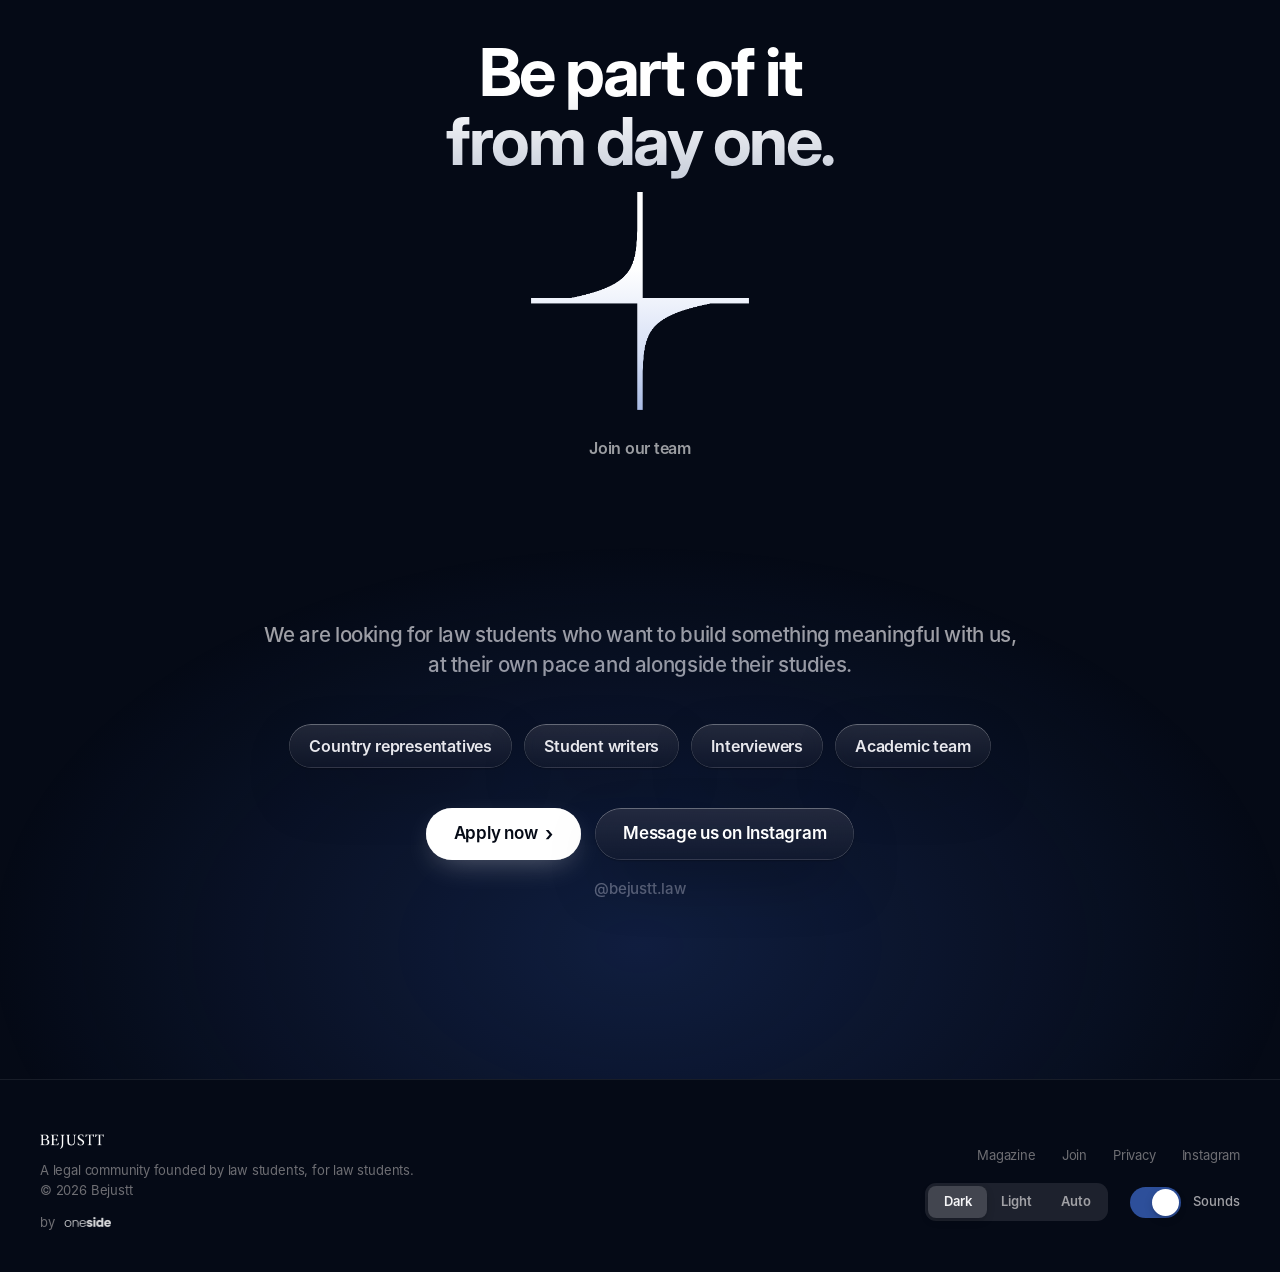
==== commit a7b68013: "App launch: frameless glass B splash on deep navy, seamless dissolve into the site, iOS launch scree" ====
--- a/index.html
+++ b/index.html
@@ -15,7 +15,7 @@
   <link rel="alternate" hreflang="uk" href="https://bejustt.org/?lang=uk">
   <link rel="alternate" hreflang="ro" href="https://bejustt.org/?lang=ro">
   <link rel="alternate" hreflang="x-default" href="https://bejustt.org/">
-  <meta name="theme-color" content="#050a16">
+  <meta name="theme-color" content="#02050f">
   <meta name="color-scheme" content="dark light">
   <meta property="og:type" content="website">
   <meta property="og:site_name" content="Bejustt">
@@ -27,16 +27,32 @@
   <meta property="og:image:height" content="630">
   <meta name="twitter:card" content="summary_large_image">
   <meta name="twitter:image" content="https://bejustt.org/assets/og.png">
-  <link rel="icon" type="image/png" href="assets/favicon.png?v=28">
-  <link rel="apple-touch-icon" href="assets/apple-touch-icon.png?v=28">
+  <link rel="icon" type="image/png" href="assets/favicon.png?v=29">
+  <link rel="apple-touch-icon" href="assets/apple-touch-icon.png?v=29">
   <link rel="manifest" href="manifest.webmanifest">
   <meta name="apple-mobile-web-app-capable" content="yes">
   <meta name="apple-mobile-web-app-status-bar-style" content="black-translucent">
   <meta name="apple-mobile-web-app-title" content="Bejustt">
+  <link rel="apple-touch-startup-image" media="(device-width: 440px) and (device-height: 956px) and (-webkit-device-pixel-ratio: 3) and (orientation: portrait)" href="assets/launch/1320x2868.jpg">
+  <link rel="apple-touch-startup-image" media="(device-width: 402px) and (device-height: 874px) and (-webkit-device-pixel-ratio: 3) and (orientation: portrait)" href="assets/launch/1206x2622.jpg">
+  <link rel="apple-touch-startup-image" media="(device-width: 430px) and (device-height: 932px) and (-webkit-device-pixel-ratio: 3) and (orientation: portrait)" href="assets/launch/1290x2796.jpg">
+  <link rel="apple-touch-startup-image" media="(device-width: 393px) and (device-height: 852px) and (-webkit-device-pixel-ratio: 3) and (orientation: portrait)" href="assets/launch/1179x2556.jpg">
+  <link rel="apple-touch-startup-image" media="(device-width: 428px) and (device-height: 926px) and (-webkit-device-pixel-ratio: 3) and (orientation: portrait)" href="assets/launch/1284x2778.jpg">
+  <link rel="apple-touch-startup-image" media="(device-width: 390px) and (device-height: 844px) and (-webkit-device-pixel-ratio: 3) and (orientation: portrait)" href="assets/launch/1170x2532.jpg">
+  <link rel="apple-touch-startup-image" media="(device-width: 375px) and (device-height: 812px) and (-webkit-device-pixel-ratio: 3) and (orientation: portrait)" href="assets/launch/1125x2436.jpg">
+  <link rel="apple-touch-startup-image" media="(device-width: 414px) and (device-height: 896px) and (-webkit-device-pixel-ratio: 3) and (orientation: portrait)" href="assets/launch/1242x2688.jpg">
+  <link rel="apple-touch-startup-image" media="(device-width: 414px) and (device-height: 896px) and (-webkit-device-pixel-ratio: 2) and (orientation: portrait)" href="assets/launch/828x1792.jpg">
+  <link rel="apple-touch-startup-image" media="(device-width: 360px) and (device-height: 780px) and (-webkit-device-pixel-ratio: 3) and (orientation: portrait)" href="assets/launch/1080x2340.jpg">
+  <link rel="apple-touch-startup-image" media="(device-width: 375px) and (device-height: 667px) and (-webkit-device-pixel-ratio: 2) and (orientation: portrait)" href="assets/launch/750x1334.jpg">
+  <link rel="apple-touch-startup-image" media="(device-width: 1024px) and (device-height: 1366px) and (-webkit-device-pixel-ratio: 2) and (orientation: portrait)" href="assets/launch/2048x2732.jpg">
+  <link rel="apple-touch-startup-image" media="(device-width: 834px) and (device-height: 1194px) and (-webkit-device-pixel-ratio: 2) and (orientation: portrait)" href="assets/launch/1668x2388.jpg">
+  <link rel="apple-touch-startup-image" media="(device-width: 820px) and (device-height: 1180px) and (-webkit-device-pixel-ratio: 2) and (orientation: portrait)" href="assets/launch/1640x2360.jpg">
+  <link rel="apple-touch-startup-image" media="(device-width: 810px) and (device-height: 1080px) and (-webkit-device-pixel-ratio: 2) and (orientation: portrait)" href="assets/launch/1620x2160.jpg">
+  <script>try{if((matchMedia("(display-mode: standalone)").matches||navigator.standalone)&&!sessionStorage.getItem("bj-launch"))document.documentElement.classList.add("launch")}catch(e){}</script>
   <link rel="preload" href="assets/fonts/InterDisplay-ExtraBold.woff" as="font" type="font/woff" crossorigin>
   <link rel="preload" href="assets/fonts/Inter-Medium.woff" as="font" type="font/woff" crossorigin>
   <script>try{var t=localStorage.getItem("bj-theme")||"dark";if(t==="auto")t=matchMedia("(prefers-color-scheme: light)").matches?"light":"dark";document.documentElement.dataset.theme=t;}catch(e){}</script>
-  <link rel="stylesheet" href="assets/style.css?v=28">
+  <link rel="stylesheet" href="assets/style.css?v=29">
 <script type="application/ld+json">{"@context":"https://schema.org","@type":"Organization","name":"Bejustt",
 "url":"https://bejustt.org/","logo":"https://bejustt.org/assets/icon-512.png","description":"A legal community founded by law students, for law students.",
 "sameAs":["https://instagram.com/bejustt.law"]}</script>
@@ -244,11 +260,11 @@
   </div>
 </div>
 
-<script src="assets/depth.js?v=28"></script>
-<script src="assets/i18n.js?v=28"></script>
-<script src="assets/site.js?v=28"></script>
-<script src="assets/map-data.js?v=28"></script>
-<script src="assets/europe-map.js?v=28"></script>
-<script src="assets/frost.js?v=28"></script>
+<script src="assets/depth.js?v=29"></script>
+<script src="assets/i18n.js?v=29"></script>
+<script src="assets/site.js?v=29"></script>
+<script src="assets/map-data.js?v=29"></script>
+<script src="assets/europe-map.js?v=29"></script>
+<script src="assets/frost.js?v=29"></script>
 </body>
 </html>
--- a/assets/style.css
+++ b/assets/style.css
@@ -1315,3 +1315,15 @@
 .tile.still { cursor: default; }
 .tile.still:hover { transform: none; }
 .voice-field.memo { height: 200px; cursor: default; }
+
+/* ===================== v29 — app launch ===================== */
+/* continues Android's splash: the same glass B on the same deep navy, then it dissolves into the sky */
+html.launch::after { content: ""; position: fixed; inset: 0; z-index: 10000; pointer-events: none;
+  background: url(launch-b.png) center / min(46vw, 240px) no-repeat, radial-gradient(closest-side, rgba(70,100,200,.16), transparent 70%) center / 140vmin 140vmin no-repeat, #02050f; }
+html.launch-go::after { animation: launchout 1.4s cubic-bezier(.4,0,.2,1) forwards; }
+@keyframes launchout {
+  0% { opacity: 1; transform: scale(1); filter: brightness(1); }
+  30% { opacity: 1; transform: scale(1.04); filter: brightness(1.35); }
+  100% { opacity: 0; transform: scale(1.35); filter: brightness(1.8) blur(6px); }
+}
+@media (prefers-reduced-motion: reduce) { html.launch-go::after { animation: launchfade .3s ease forwards; } @keyframes launchfade { to { opacity: 0; } } }
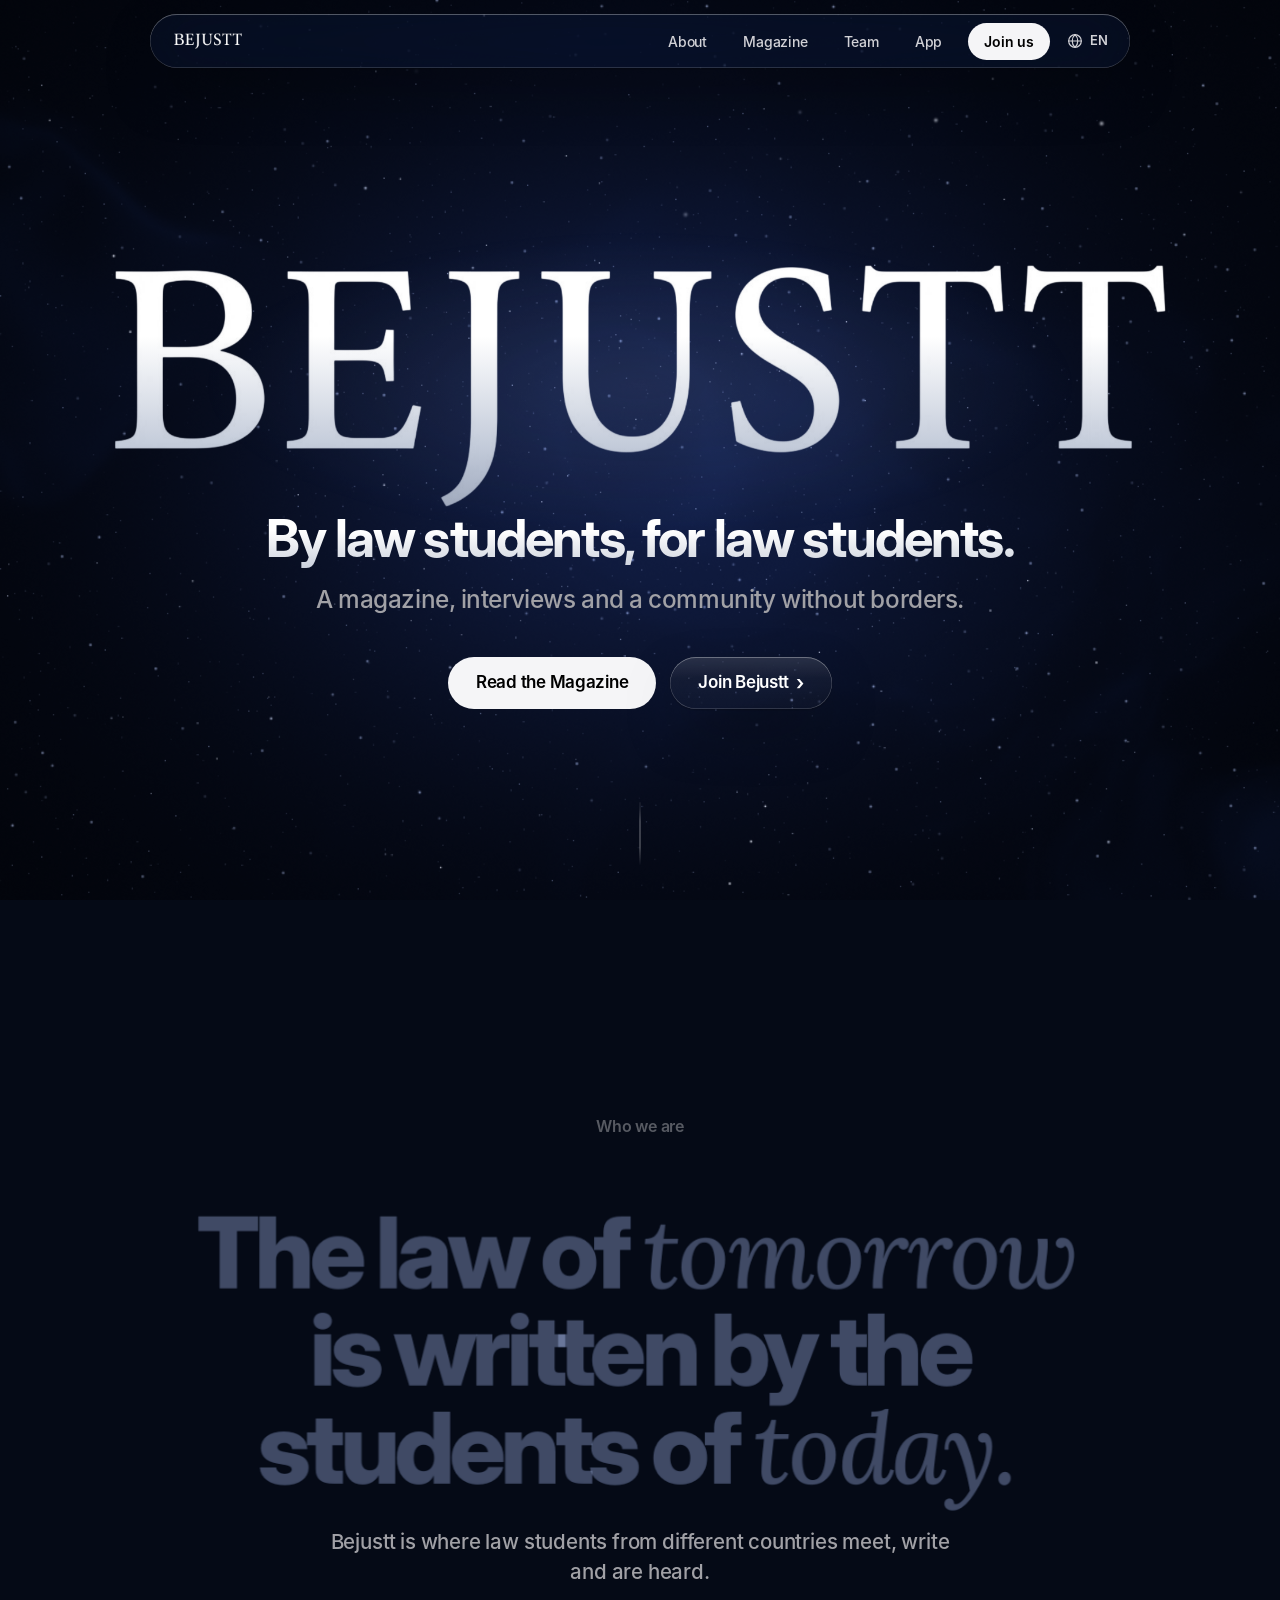
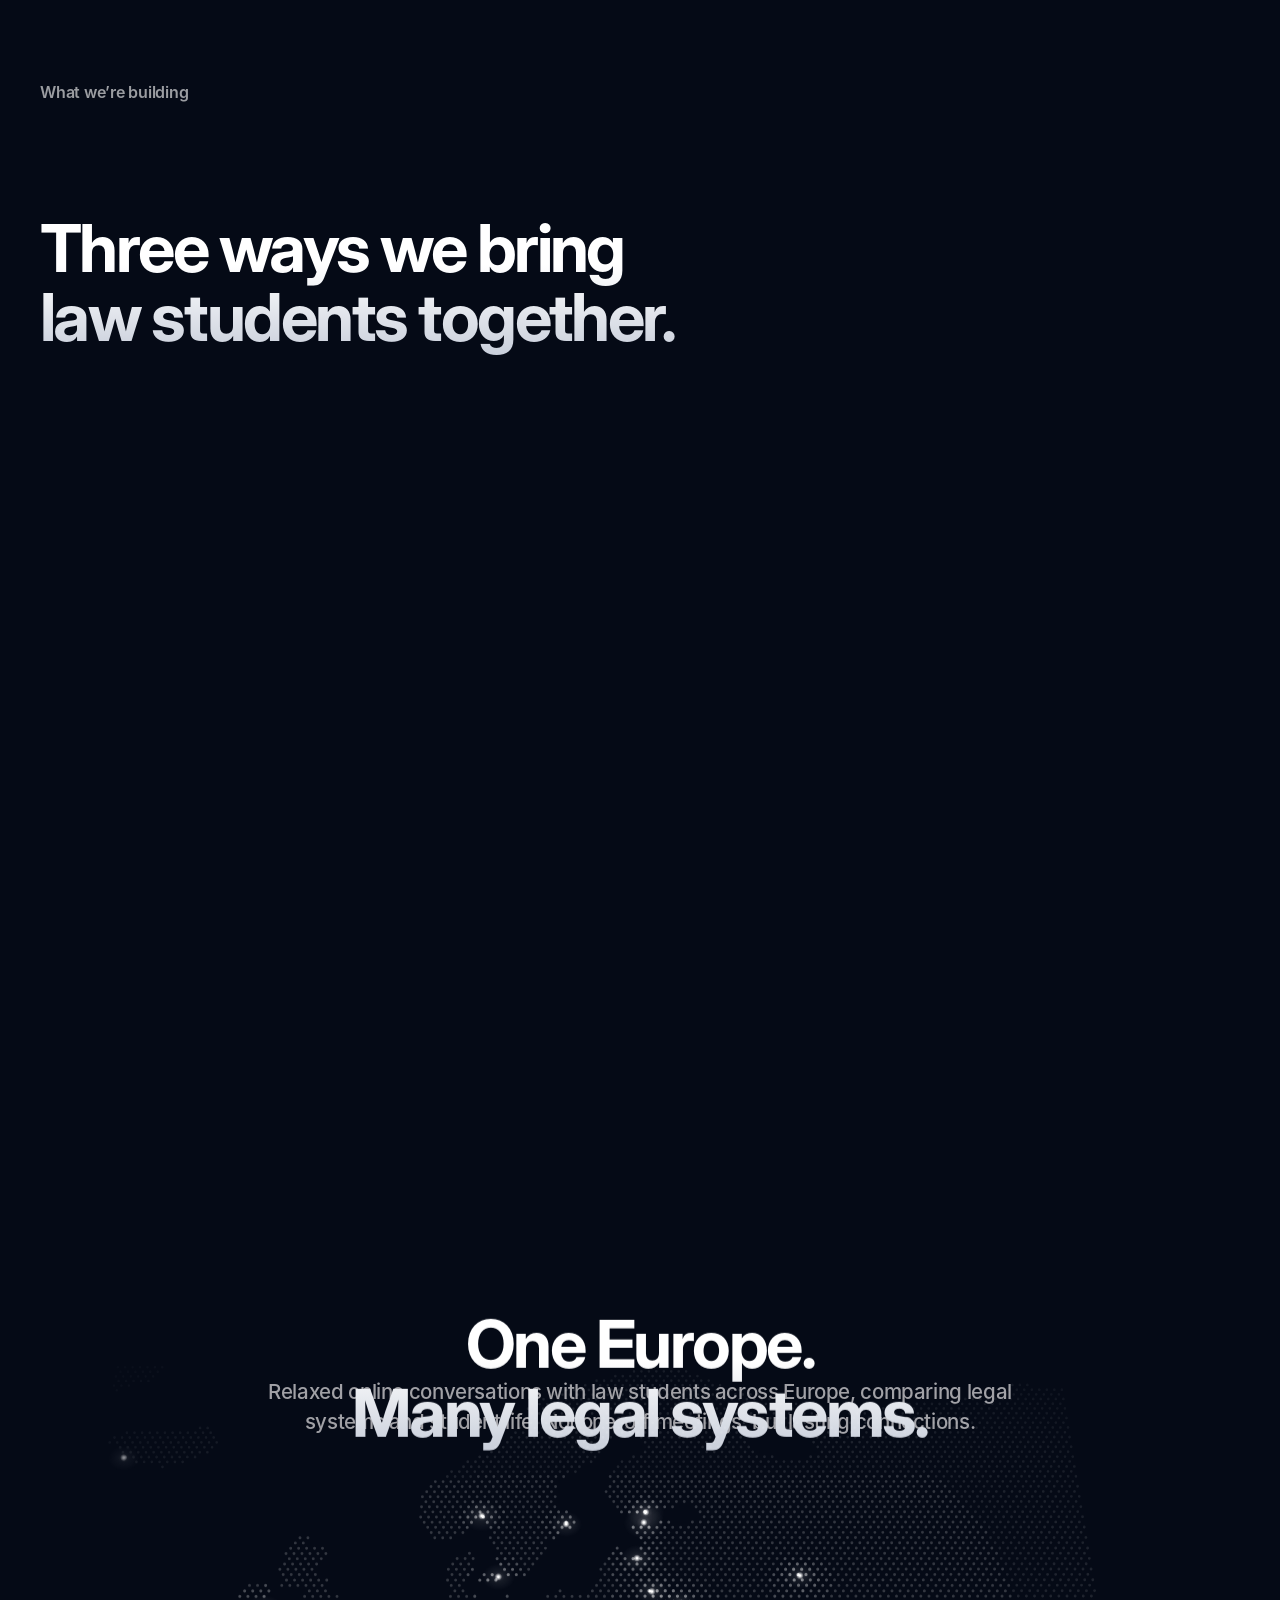
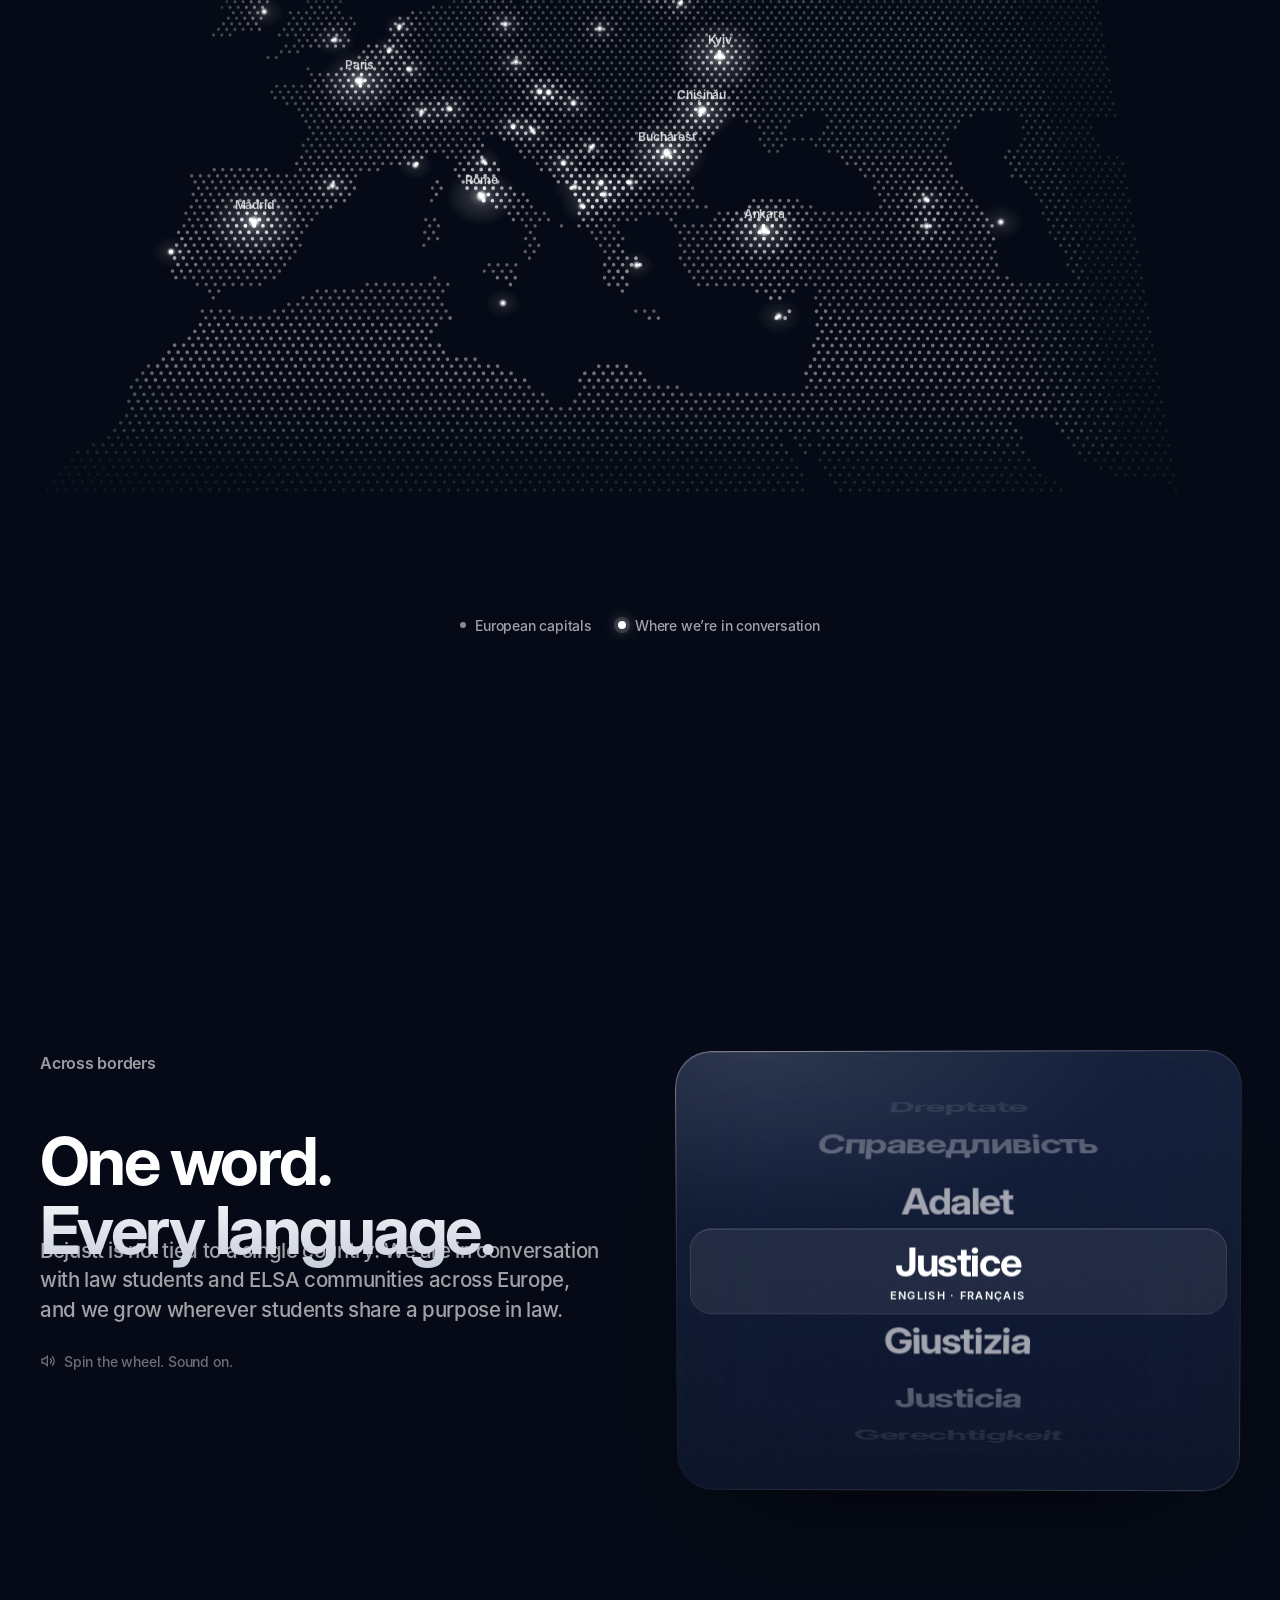
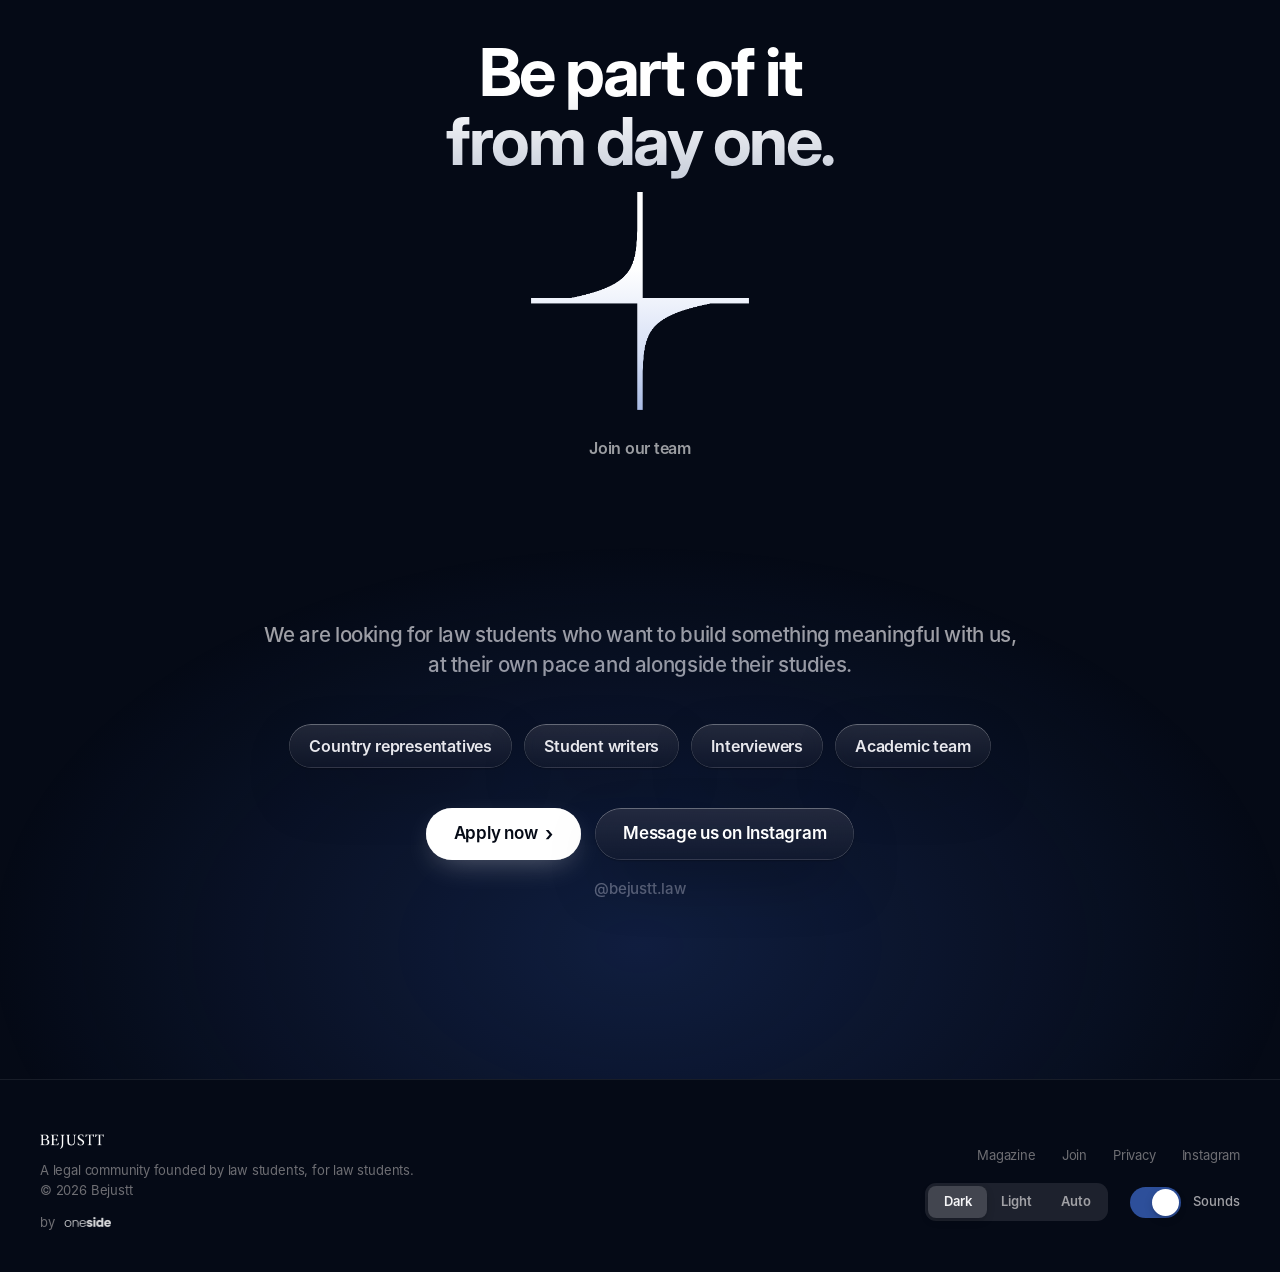
==== commit 8ce3cb3f: "Icon edges melt into the launch navy so no square shows on the splash Co-Authored-By: Claude Opus 5." ====
--- a/index.html
+++ b/index.html
@@ -27,8 +27,8 @@
   <meta property="og:image:height" content="630">
   <meta name="twitter:card" content="summary_large_image">
   <meta name="twitter:image" content="https://bejustt.org/assets/og.png">
-  <link rel="icon" type="image/png" href="assets/favicon.png?v=29">
-  <link rel="apple-touch-icon" href="assets/apple-touch-icon.png?v=29">
+  <link rel="icon" type="image/png" href="assets/favicon.png?v=30">
+  <link rel="apple-touch-icon" href="assets/apple-touch-icon.png?v=30">
   <link rel="manifest" href="manifest.webmanifest">
   <meta name="apple-mobile-web-app-capable" content="yes">
   <meta name="apple-mobile-web-app-status-bar-style" content="black-translucent">
@@ -52,7 +52,7 @@
   <link rel="preload" href="assets/fonts/InterDisplay-ExtraBold.woff" as="font" type="font/woff" crossorigin>
   <link rel="preload" href="assets/fonts/Inter-Medium.woff" as="font" type="font/woff" crossorigin>
   <script>try{var t=localStorage.getItem("bj-theme")||"dark";if(t==="auto")t=matchMedia("(prefers-color-scheme: light)").matches?"light":"dark";document.documentElement.dataset.theme=t;}catch(e){}</script>
-  <link rel="stylesheet" href="assets/style.css?v=29">
+  <link rel="stylesheet" href="assets/style.css?v=30">
 <script type="application/ld+json">{"@context":"https://schema.org","@type":"Organization","name":"Bejustt",
 "url":"https://bejustt.org/","logo":"https://bejustt.org/assets/icon-512.png","description":"A legal community founded by law students, for law students.",
 "sameAs":["https://instagram.com/bejustt.law"]}</script>
@@ -260,11 +260,11 @@
   </div>
 </div>
 
-<script src="assets/depth.js?v=29"></script>
-<script src="assets/i18n.js?v=29"></script>
-<script src="assets/site.js?v=29"></script>
-<script src="assets/map-data.js?v=29"></script>
-<script src="assets/europe-map.js?v=29"></script>
-<script src="assets/frost.js?v=29"></script>
+<script src="assets/depth.js?v=30"></script>
+<script src="assets/i18n.js?v=30"></script>
+<script src="assets/site.js?v=30"></script>
+<script src="assets/map-data.js?v=30"></script>
+<script src="assets/europe-map.js?v=30"></script>
+<script src="assets/frost.js?v=30"></script>
 </body>
 </html>
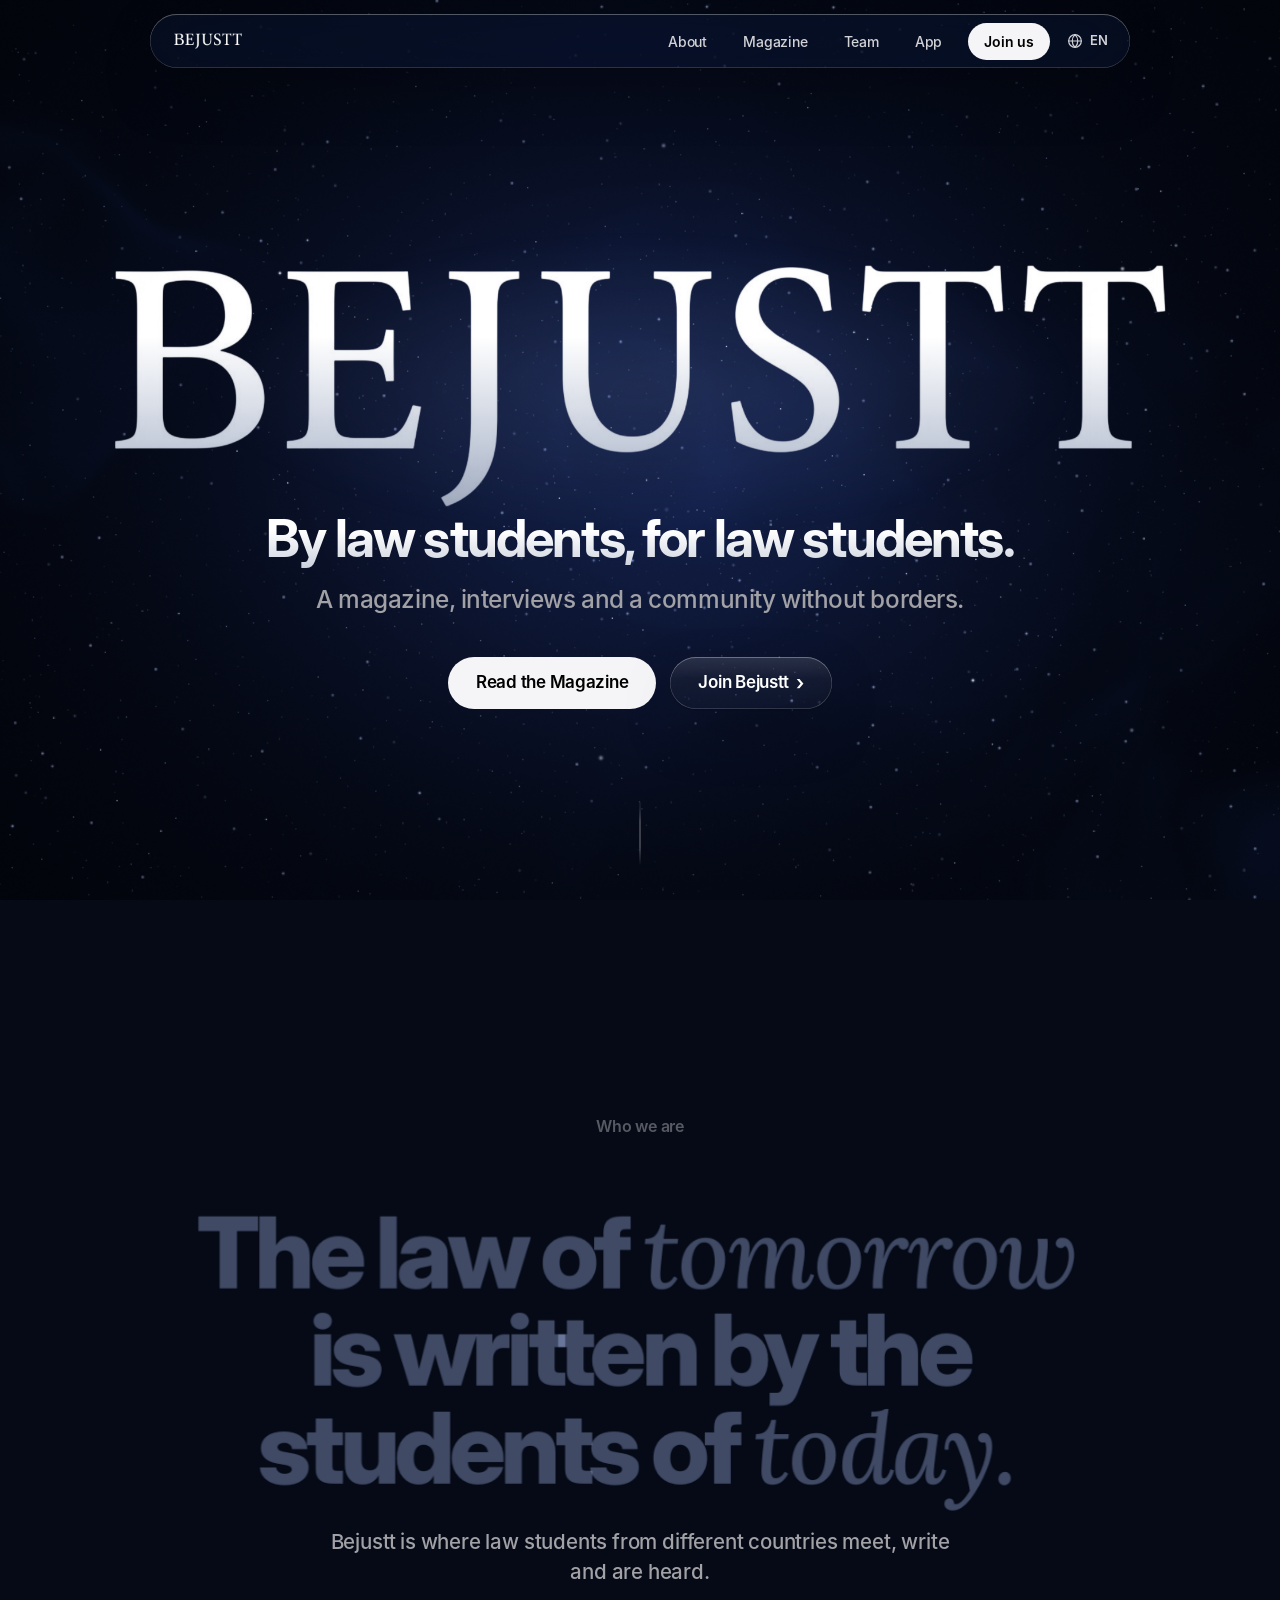
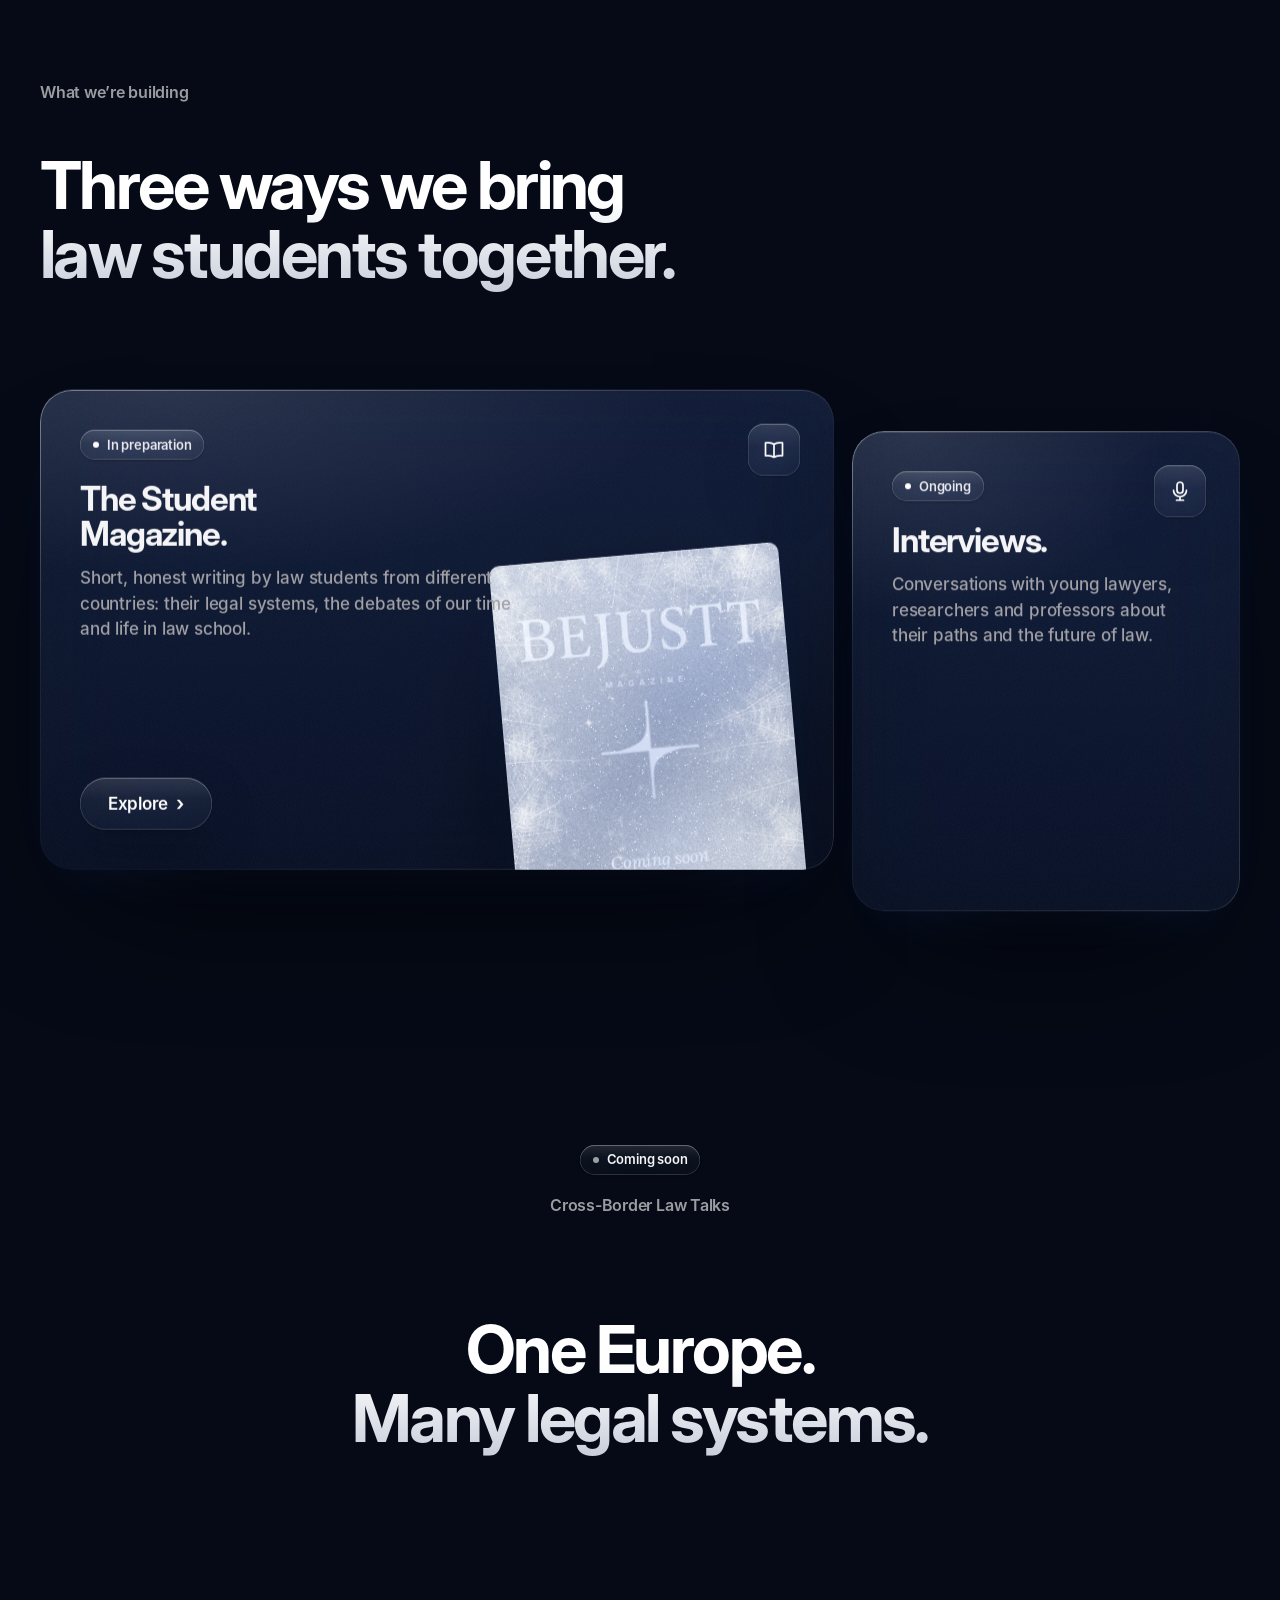
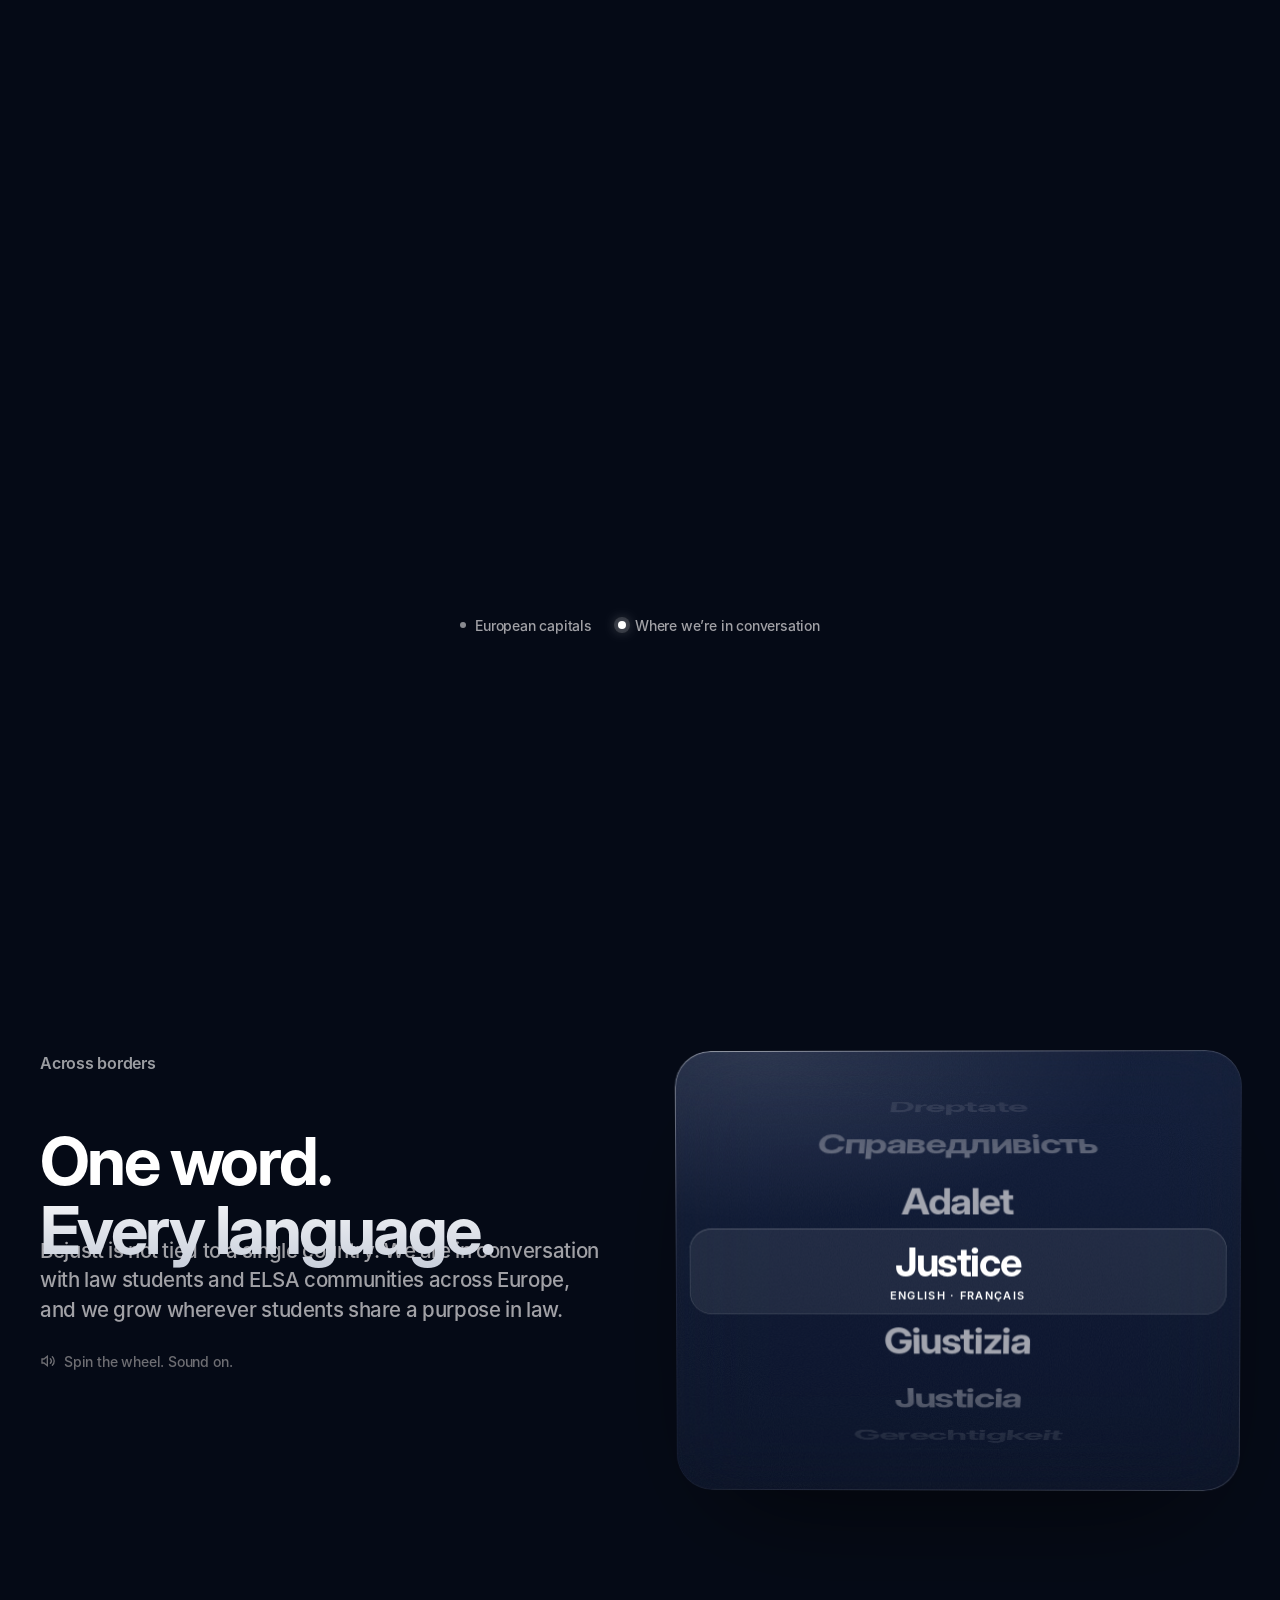
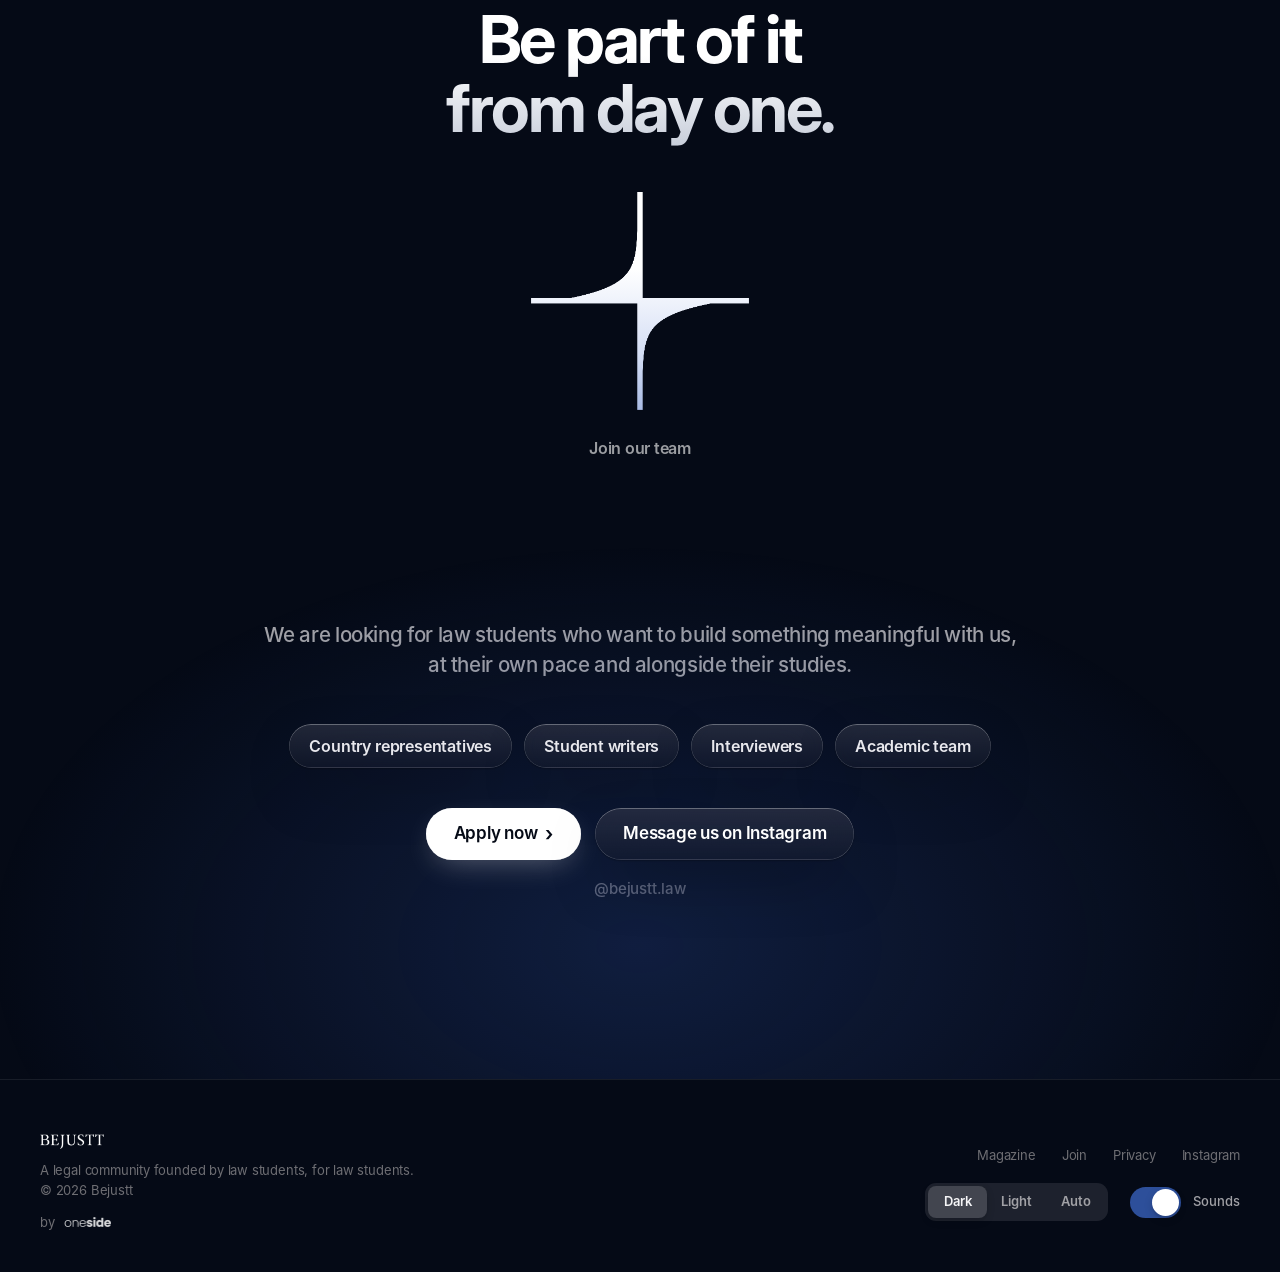
==== commit b898458d: "Remove the in-app launch transition Co-Authored-By: Claude Opus 5.5 <noreply@anthropic.com> Claude-S" ====
--- a/index.html
+++ b/index.html
@@ -27,8 +27,8 @@
   <meta property="og:image:height" content="630">
   <meta name="twitter:card" content="summary_large_image">
   <meta name="twitter:image" content="https://bejustt.org/assets/og.png">
-  <link rel="icon" type="image/png" href="assets/favicon.png?v=30">
-  <link rel="apple-touch-icon" href="assets/apple-touch-icon.png?v=30">
+  <link rel="icon" type="image/png" href="assets/favicon.png?v=31">
+  <link rel="apple-touch-icon" href="assets/apple-touch-icon.png?v=31">
   <link rel="manifest" href="manifest.webmanifest">
   <meta name="apple-mobile-web-app-capable" content="yes">
   <meta name="apple-mobile-web-app-status-bar-style" content="black-translucent">
@@ -48,11 +48,10 @@
   <link rel="apple-touch-startup-image" media="(device-width: 834px) and (device-height: 1194px) and (-webkit-device-pixel-ratio: 2) and (orientation: portrait)" href="assets/launch/1668x2388.jpg">
   <link rel="apple-touch-startup-image" media="(device-width: 820px) and (device-height: 1180px) and (-webkit-device-pixel-ratio: 2) and (orientation: portrait)" href="assets/launch/1640x2360.jpg">
   <link rel="apple-touch-startup-image" media="(device-width: 810px) and (device-height: 1080px) and (-webkit-device-pixel-ratio: 2) and (orientation: portrait)" href="assets/launch/1620x2160.jpg">
-  <script>try{if((matchMedia("(display-mode: standalone)").matches||navigator.standalone)&&!sessionStorage.getItem("bj-launch"))document.documentElement.classList.add("launch")}catch(e){}</script>
   <link rel="preload" href="assets/fonts/InterDisplay-ExtraBold.woff" as="font" type="font/woff" crossorigin>
   <link rel="preload" href="assets/fonts/Inter-Medium.woff" as="font" type="font/woff" crossorigin>
   <script>try{var t=localStorage.getItem("bj-theme")||"dark";if(t==="auto")t=matchMedia("(prefers-color-scheme: light)").matches?"light":"dark";document.documentElement.dataset.theme=t;}catch(e){}</script>
-  <link rel="stylesheet" href="assets/style.css?v=30">
+  <link rel="stylesheet" href="assets/style.css?v=31">
 <script type="application/ld+json">{"@context":"https://schema.org","@type":"Organization","name":"Bejustt",
 "url":"https://bejustt.org/","logo":"https://bejustt.org/assets/icon-512.png","description":"A legal community founded by law students, for law students.",
 "sameAs":["https://instagram.com/bejustt.law"]}</script>
@@ -260,11 +259,11 @@
   </div>
 </div>
 
-<script src="assets/depth.js?v=30"></script>
-<script src="assets/i18n.js?v=30"></script>
-<script src="assets/site.js?v=30"></script>
-<script src="assets/map-data.js?v=30"></script>
-<script src="assets/europe-map.js?v=30"></script>
-<script src="assets/frost.js?v=30"></script>
+<script src="assets/depth.js?v=31"></script>
+<script src="assets/i18n.js?v=31"></script>
+<script src="assets/site.js?v=31"></script>
+<script src="assets/map-data.js?v=31"></script>
+<script src="assets/europe-map.js?v=31"></script>
+<script src="assets/frost.js?v=31"></script>
 </body>
 </html>
--- a/assets/style.css
+++ b/assets/style.css
@@ -1316,14 +1316,3 @@
 .tile.still:hover { transform: none; }
 .voice-field.memo { height: 200px; cursor: default; }
 
-/* ===================== v29 — app launch ===================== */
-/* continues Android's splash: the same glass B on the same deep navy, then it dissolves into the sky */
-html.launch::after { content: ""; position: fixed; inset: 0; z-index: 10000; pointer-events: none;
-  background: url(launch-b.png) center / min(46vw, 240px) no-repeat, radial-gradient(closest-side, rgba(70,100,200,.16), transparent 70%) center / 140vmin 140vmin no-repeat, #02050f; }
-html.launch-go::after { animation: launchout 1.4s cubic-bezier(.4,0,.2,1) forwards; }
-@keyframes launchout {
-  0% { opacity: 1; transform: scale(1); filter: brightness(1); }
-  30% { opacity: 1; transform: scale(1.04); filter: brightness(1.35); }
-  100% { opacity: 0; transform: scale(1.35); filter: brightness(1.8) blur(6px); }
-}
-@media (prefers-reduced-motion: reduce) { html.launch-go::after { animation: launchfade .3s ease forwards; } @keyframes launchfade { to { opacity: 0; } } }
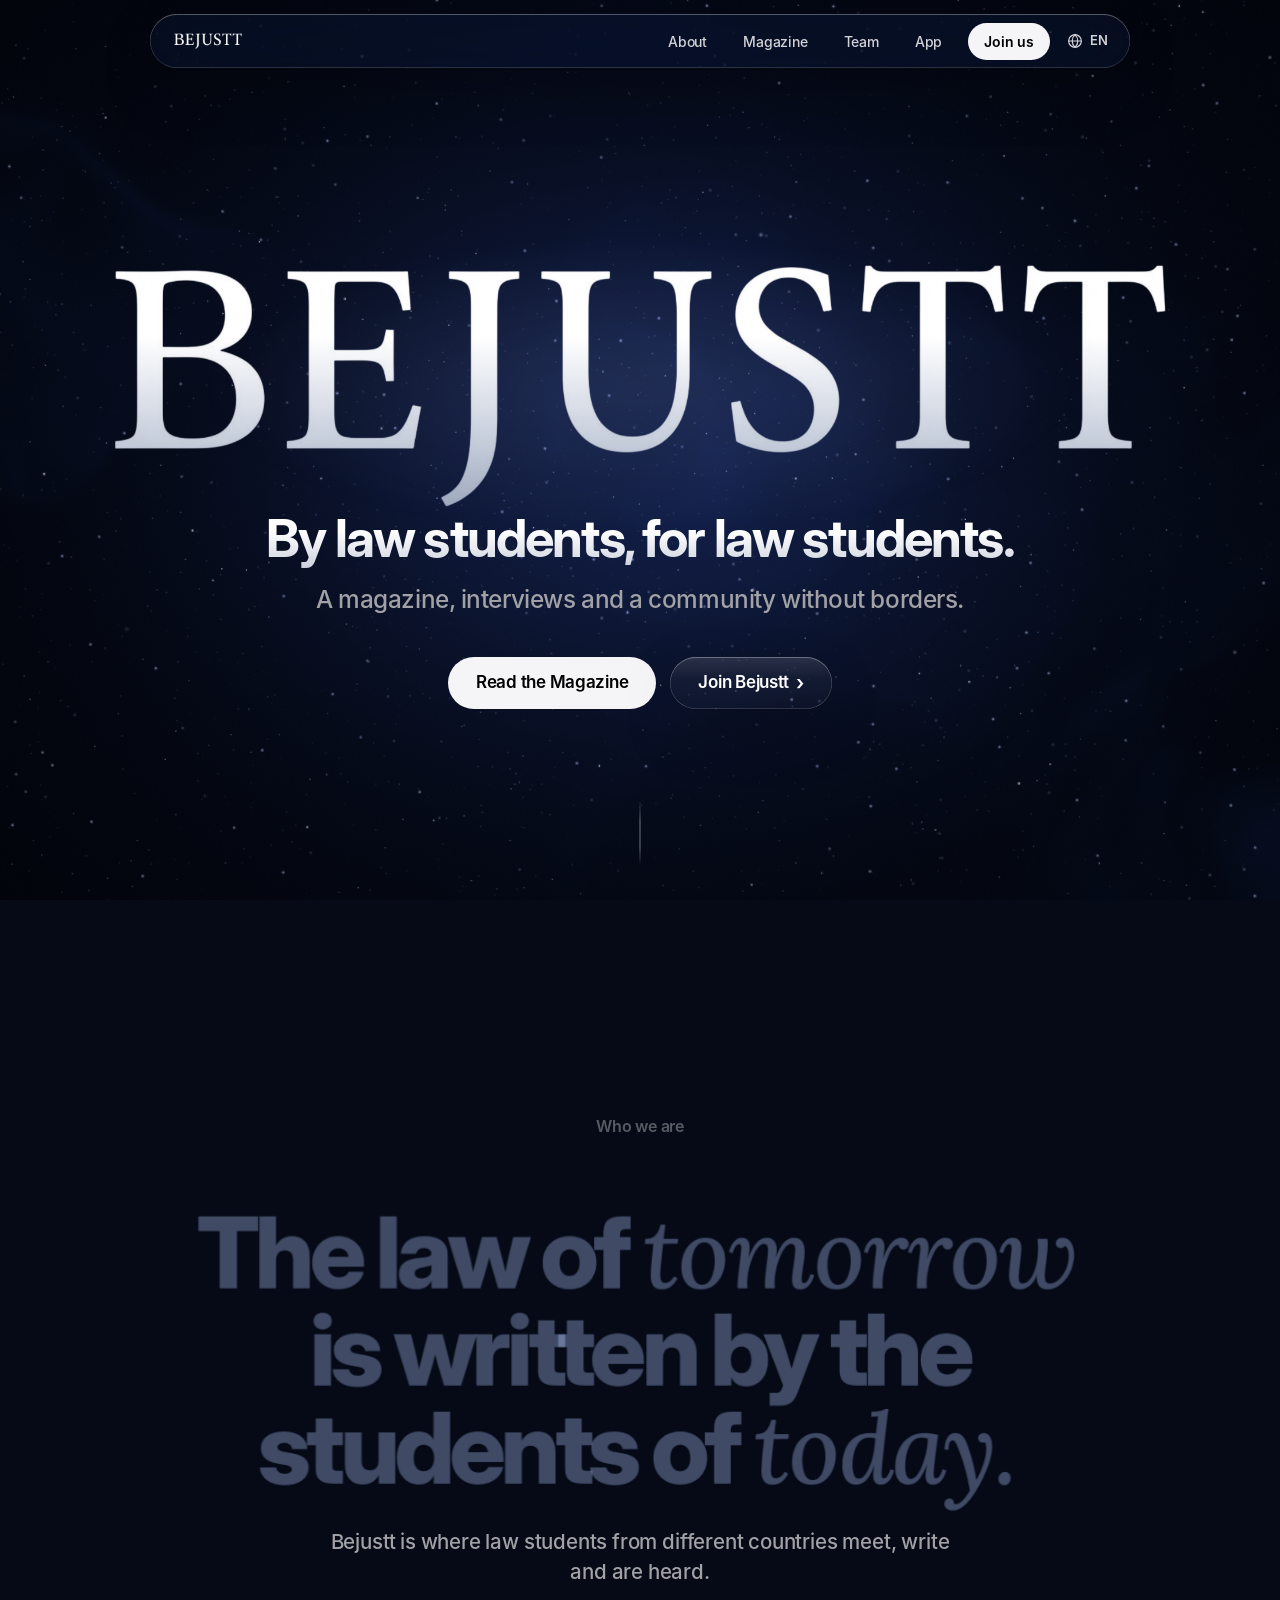
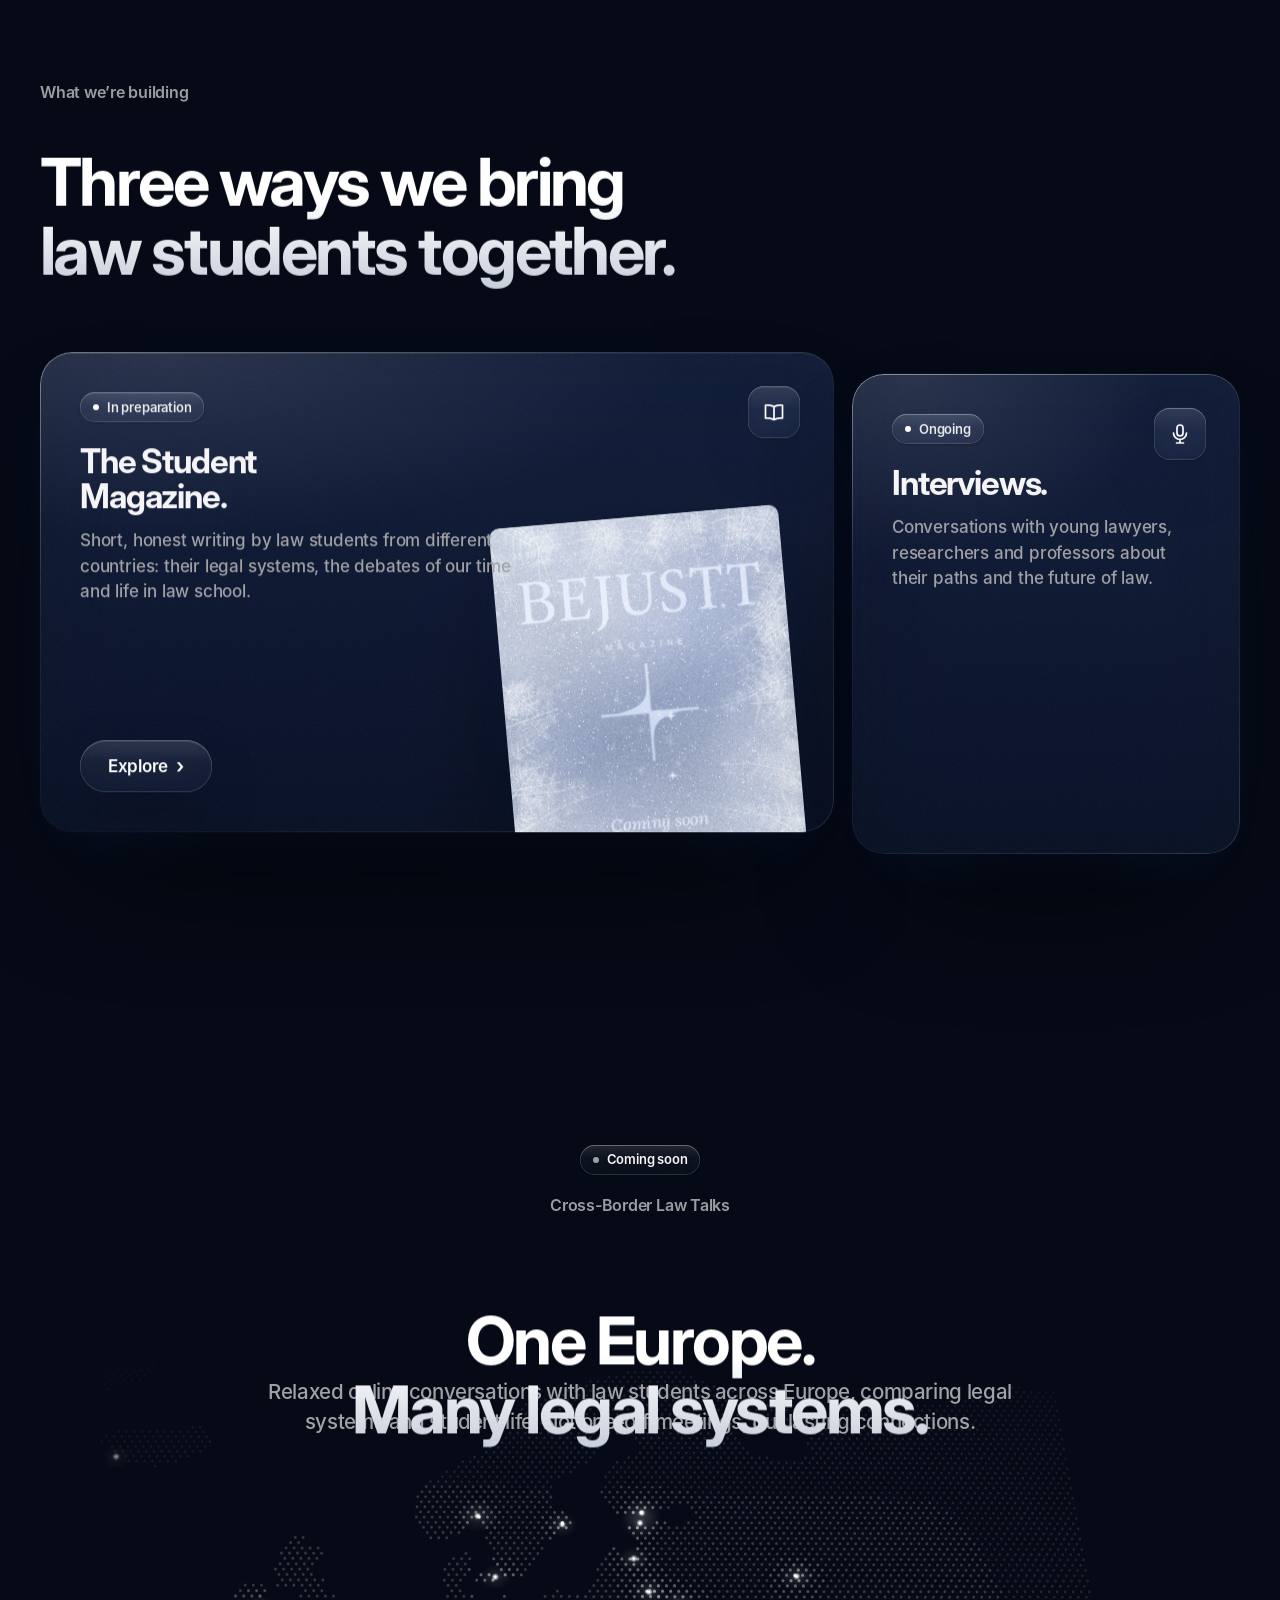
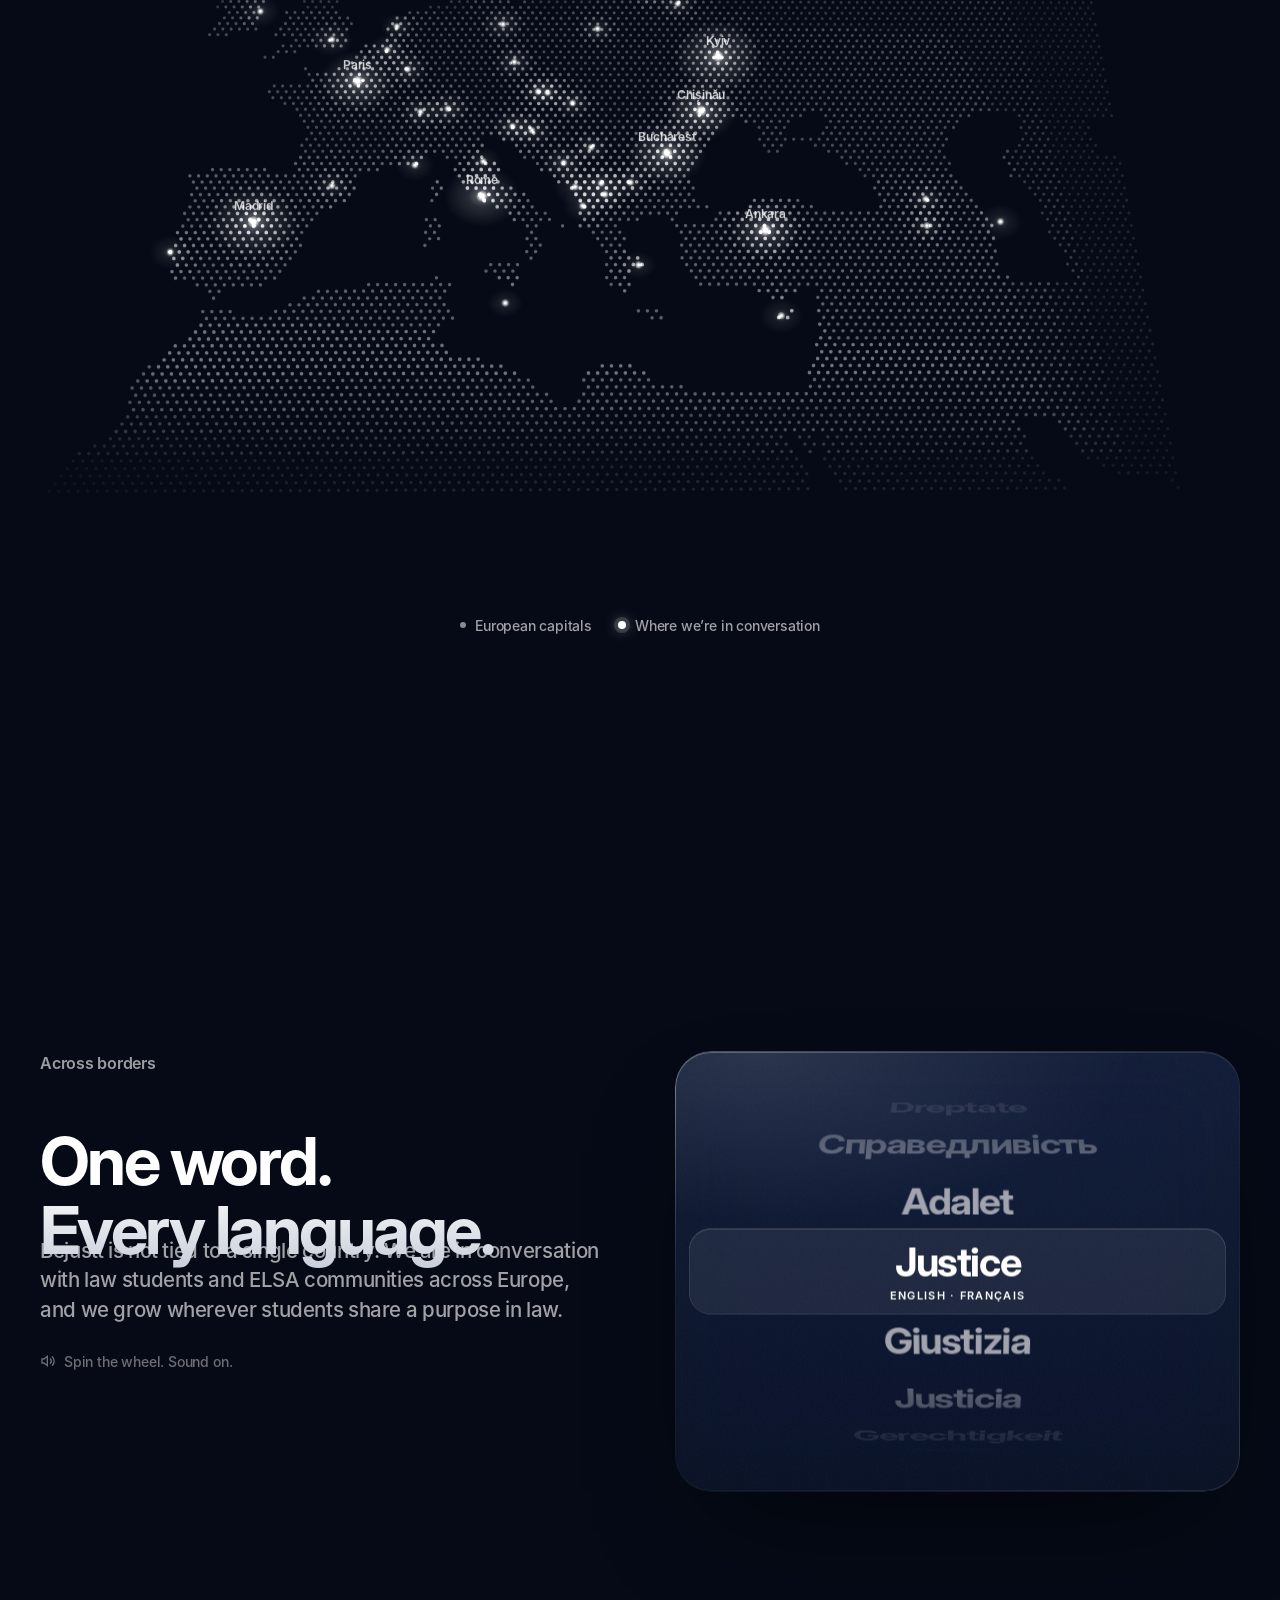
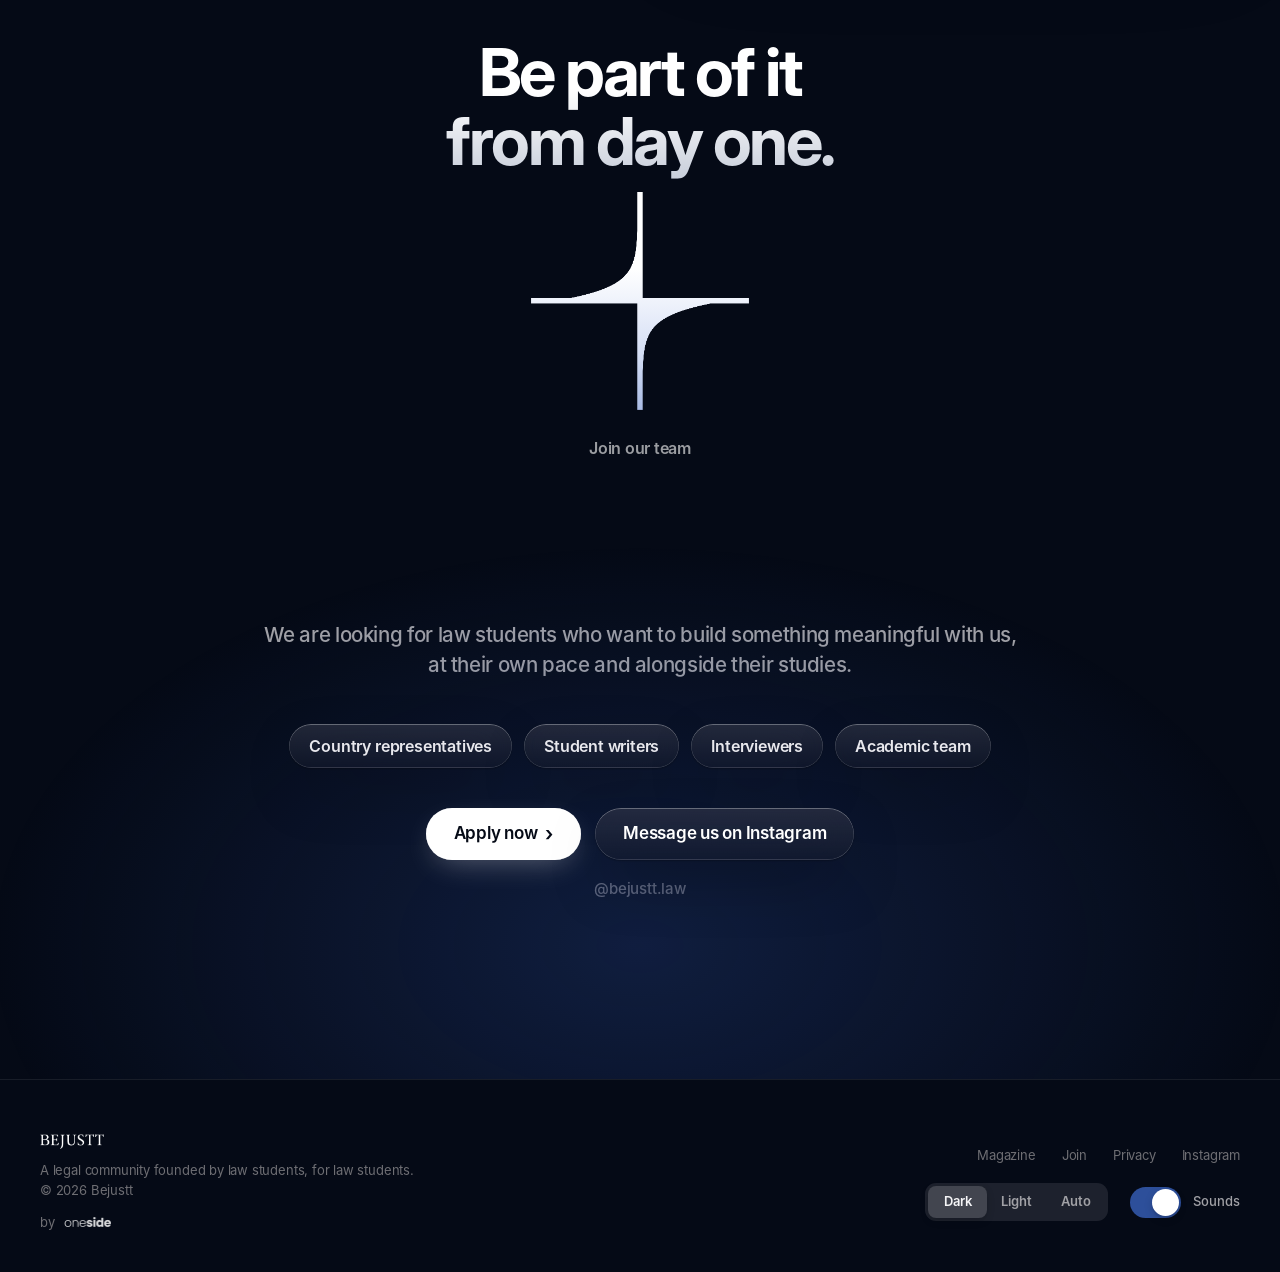
==== commit b8c2e5e5: "Big Bang return retraces the way out; new join hero with floating roles; only the wheel is interacti" ====
--- a/index.html
+++ b/index.html
@@ -27,8 +27,8 @@
   <meta property="og:image:height" content="630">
   <meta name="twitter:card" content="summary_large_image">
   <meta name="twitter:image" content="https://bejustt.org/assets/og.png">
-  <link rel="icon" type="image/png" href="assets/favicon.png?v=31">
-  <link rel="apple-touch-icon" href="assets/apple-touch-icon.png?v=31">
+  <link rel="icon" type="image/png" href="assets/favicon.png?v=32">
+  <link rel="apple-touch-icon" href="assets/apple-touch-icon.png?v=32">
   <link rel="manifest" href="manifest.webmanifest">
   <meta name="apple-mobile-web-app-capable" content="yes">
   <meta name="apple-mobile-web-app-status-bar-style" content="black-translucent">
@@ -51,7 +51,7 @@
   <link rel="preload" href="assets/fonts/InterDisplay-ExtraBold.woff" as="font" type="font/woff" crossorigin>
   <link rel="preload" href="assets/fonts/Inter-Medium.woff" as="font" type="font/woff" crossorigin>
   <script>try{var t=localStorage.getItem("bj-theme")||"dark";if(t==="auto")t=matchMedia("(prefers-color-scheme: light)").matches?"light":"dark";document.documentElement.dataset.theme=t;}catch(e){}</script>
-  <link rel="stylesheet" href="assets/style.css?v=31">
+  <link rel="stylesheet" href="assets/style.css?v=32">
 <script type="application/ld+json">{"@context":"https://schema.org","@type":"Organization","name":"Bejustt",
 "url":"https://bejustt.org/","logo":"https://bejustt.org/assets/icon-512.png","description":"A legal community founded by law students, for law students.",
 "sameAs":["https://instagram.com/bejustt.law"]}</script>
@@ -164,7 +164,7 @@
           <span data-i18n="wheel.hint">Spin the wheel. Sound on.</span>
         </span>
       </div>
-      <div class="wheel-card glass spot reveal d2" data-tilt="5" data-depth="0.05">
+      <div class="wheel-card glass reveal d2" data-depth="0.05">
         <div class="wheel-lens" aria-hidden="true"></div>
         <div class="wheel jwheel" tabindex="0" role="listbox" aria-label="The word justice in European languages">
           <ul>
@@ -259,11 +259,11 @@
   </div>
 </div>
 
-<script src="assets/depth.js?v=31"></script>
-<script src="assets/i18n.js?v=31"></script>
-<script src="assets/site.js?v=31"></script>
-<script src="assets/map-data.js?v=31"></script>
-<script src="assets/europe-map.js?v=31"></script>
-<script src="assets/frost.js?v=31"></script>
+<script src="assets/depth.js?v=32"></script>
+<script src="assets/i18n.js?v=32"></script>
+<script src="assets/site.js?v=32"></script>
+<script src="assets/map-data.js?v=32"></script>
+<script src="assets/europe-map.js?v=32"></script>
+<script src="assets/frost.js?v=32"></script>
 </body>
 </html>
--- a/assets/style.css
+++ b/assets/style.css
@@ -1316,3 +1316,29 @@
 .tile.still:hover { transform: none; }
 .voice-field.memo { height: 200px; cursor: default; }
 
+
+/* ===================== v31 — join hero ===================== */
+.j-hero { position: relative; min-height: 100vh; min-height: 100svh; display: grid; place-items: center; padding: 140px 0 90px; overflow: hidden; }
+.jh-core { position: relative; z-index: 1; }
+.jh-title { font-family: var(--display); font-weight: 800; font-size: clamp(56px, 9.4vw, 150px); line-height: .96; letter-spacing: -0.055em; margin: 18px auto 0; max-width: 12ch; }
+.jh-title i { font-family: "Lora", Georgia, serif; font-style: italic; font-weight: 400; letter-spacing: -0.025em; }
+.j-hero .sub { max-width: 620px; margin: 28px auto 0; }
+.j-hero .ctas { margin-top: 38px; }
+/* the four roles float around the title at different depths, quietly, like distant lights */
+.jh-orbit { position: absolute; inset: 0; pointer-events: none; }
+.jh-pill { position: absolute; display: inline-flex; align-items: center; height: 46px; padding: 0 22px; border-radius: 999px; font-size: 15px; font-weight: 600; letter-spacing: -.01em; white-space: nowrap;
+  color: rgba(235,242,255,.85); background: linear-gradient(180deg, rgba(255,255,255,.12), rgba(255,255,255,.03)), rgba(8,14,36,.55);
+  box-shadow: inset 0 0 0 1px rgba(255,255,255,.2), inset 0 1px 0 rgba(255,255,255,.3), 0 24px 60px -24px rgba(0,0,0,.9);
+  -webkit-backdrop-filter: blur(14px); backdrop-filter: blur(14px); animation: jhfloat 9s ease-in-out infinite; }
+.jh-pill.p1 { left: 9%; top: 24%; animation-delay: -1s; }
+.jh-pill.p2 { right: 10%; top: 30%; animation-delay: -4s; transform: scale(.92); opacity: .8; filter: blur(.4px); }
+.jh-pill.p3 { left: 13%; bottom: 20%; animation-delay: -6s; transform: scale(.86); opacity: .65; filter: blur(.8px); }
+.jh-pill.p4 { right: 12%; bottom: 16%; animation-delay: -2.5s; }
+@keyframes jhfloat { 0%, 100% { translate: 0 0; } 50% { translate: 0 -14px; } }
+@media (max-width: 760px) {
+  .j-hero { padding: 120px 0 80px; }
+  .jh-pill { height: 38px; padding: 0 16px; font-size: 13px; }
+  .jh-pill.p1 { left: 5%; top: 14%; } .jh-pill.p2 { right: 4%; top: 19%; } .jh-pill.p3 { left: 6%; bottom: 9%; } .jh-pill.p4 { right: 5%; bottom: 5%; }
+}
+[data-theme="light"] .jh-pill { color: #0b1426; background: rgba(255,255,255,.75); }
+@media (prefers-reduced-motion: reduce) { .jh-pill { animation: none; } }
